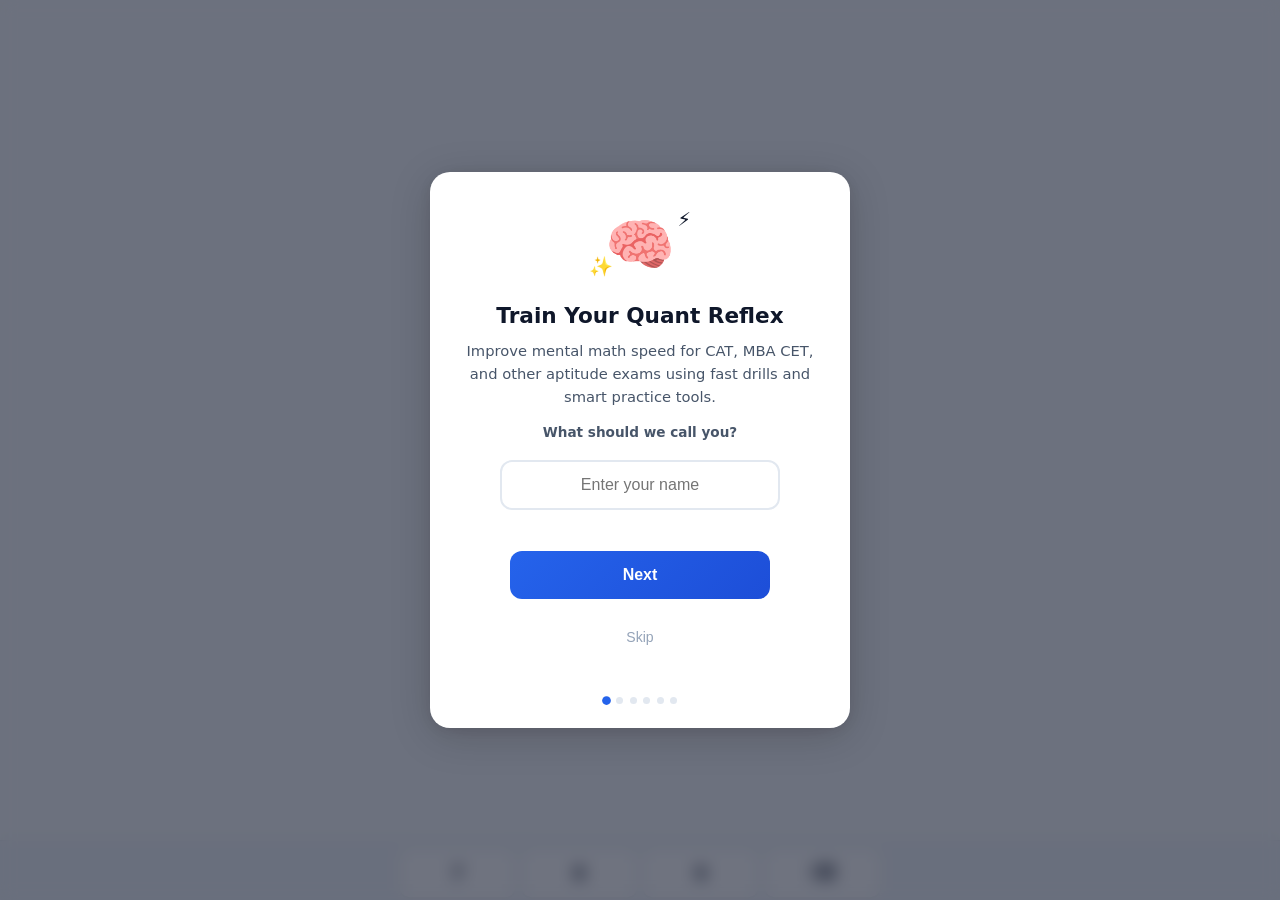
==== index.html @ d983c044 "Replace emoji tab icons with SVG icons from appicons/tab/ - Replace all emoji icons in bottom naviga" ====
<!DOCTYPE html>
<html lang="en">
<head>
  <meta charset="UTF-8" />
  <meta name="viewport" content="width=device-width, initial-scale=1.0" />
  <meta name="theme-color" content="#2563eb" />
  <title>Quant Reflex Trainer</title>
  <link rel="manifest" href="manifest.json" />
  <link rel="icon" type="image/svg+xml" href="icons/icon-192.svg" />
  <link rel="apple-touch-icon" href="icons/icon-192.svg" />
  <link rel="stylesheet" href="css/style.css" />
</head>
<body>

  <!-- ==================== LOADING INDICATOR ==================== -->
  <div id="appLoader" class="app-loader">
    <div class="app-loader-content">
      <div class="app-loader-brain">🧠</div>
      <div class="app-loader-symbols">
        <span class="floating-symbol" style="--delay:0s;--x:-50px;--y:-70px;--dur:3.5s;">+</span>
        <span class="floating-symbol" style="--delay:.5s;--x:60px;--y:-50px;--dur:4s;">−</span>
        <span class="floating-symbol" style="--delay:1s;--x:-65px;--y:40px;--dur:3.8s;">×</span>
        <span class="floating-symbol" style="--delay:1.5s;--x:55px;--y:60px;--dur:4.2s;">÷</span>
        <span class="floating-symbol" style="--delay:2s;--x:5px;--y:-80px;--dur:3.6s;">%</span>
        <span class="floating-symbol" style="--delay:2.5s;--x:-70px;--y:5px;--dur:4.5s;">=</span>
      </div>
      <div class="app-loader-spinner"></div>
    </div>
  </div>

  <!-- ==================== LOGIN SCREEN ==================== -->
  <div id="loginScreen" class="login-screen" style="display:none;">
    <div class="login-card">
      <div class="login-header">
        <h1 class="login-title">Quant Reflex Trainer</h1>
        <p class="login-subtitle">Train your mental math speed daily</p>
      </div>
      <div id="loginForm">
        <div class="login-field">
          <label for="loginUsername" class="login-label">Username</label>
          <input type="text" id="loginUsername" class="login-input" placeholder="Enter your username" autocomplete="username" autocapitalize="off" />
        </div>
        <div class="login-field">
          <label for="loginPassword" class="login-label">Password</label>
          <input type="password" id="loginPassword" class="login-input" placeholder="Enter your password" autocomplete="current-password" />
        </div>
        <div id="loginError" class="login-error" style="display:none;"></div>
        <button id="loginBtn" class="btn accent login-btn">Log In</button>
        <button id="signupBtn" class="btn login-btn login-signup-btn">Create Account</button>
      </div>
      <p class="login-footer">Your data syncs securely across devices</p>
    </div>
  </div>

  <!-- ==================== ONBOARDING OVERLAY ==================== -->
  <div id="onboardingOverlay" class="onboarding-overlay" style="display:none;">
    <div class="onboarding-card"></div>
  </div>

  <!-- ==================== CLEAR DATA MODAL ==================== -->
  <div id="clearDataModal" class="modal-overlay" style="display:none;">
    <div class="modal-content clear-data-modal">
      <h3 class="modal-title">🗑️ Clear Data</h3>
      <p class="secondary-text" style="margin-bottom:1rem;">Choose what data to clear. This action cannot be undone.</p>

      <div id="clearDataOptions">
        <button class="clear-option-btn" data-clear="stats">
          <span class="clear-option-icon">📊</span>
          <div class="clear-option-info">
            <strong>Clear Statistics</strong>
            <span>Reset all progress and performance history</span>
          </div>
        </button>
        <button class="clear-option-btn" data-clear="streaks">
          <span class="clear-option-icon">🔥</span>
          <div class="clear-option-info">
            <strong>Clear Streaks</strong>
            <span>Reset current and best streaks</span>
          </div>
        </button>
        <button class="clear-option-btn" data-clear="formulas">
          <span class="clear-option-icon">📝</span>
          <div class="clear-option-info">
            <strong>Clear Formulas &amp; Tips</strong>
            <span>Delete all custom topics and added formulas</span>
          </div>
        </button>
        <button class="clear-option-btn clear-option-danger" data-clear="all">
          <span class="clear-option-icon">⚠️</span>
          <div class="clear-option-info">
            <strong>Clear Entire App Data</strong>
            <span>Reset everything: settings, stats, formulas, bookmarks</span>
          </div>
        </button>
      </div>

      <div class="modal-actions">
        <button class="btn modal-cancel" id="clearDataCancel">Cancel</button>
      </div>
    </div>
  </div>

  <!-- ==================== CLEAR DATA CONFIRM MODAL ==================== -->
  <div id="clearConfirmModal" class="modal-overlay" style="display:none;">
    <div class="modal-content">
      <h3 class="modal-title">⚠️ Confirm</h3>
      <p id="clearConfirmText" class="secondary-text" style="margin-bottom:1rem;"></p>
      <div class="modal-actions">
        <button class="btn modal-cancel" id="clearConfirmCancel">Cancel</button>
        <button class="btn" id="clearConfirmOk" style="background:#fee2e2;color:#dc2626;">Delete</button>
      </div>
    </div>
  </div>

  <!-- ==================== EXIT SESSION CONFIRMATION MODAL ==================== -->
  <div id="exitSessionModal" class="modal-overlay" style="display:none;">
    <div class="modal-content">
      <h3 class="modal-title">⚠️ Exit Session?</h3>
      <p class="secondary-text" style="margin-bottom:1rem;">Your progress will be lost.</p>
      <div class="modal-actions">
        <button class="btn modal-cancel" id="exitSessionCancel">Cancel</button>
        <button class="btn" id="exitSessionConfirm" style="background:#fee2e2;color:#dc2626;">Exit</button>
      </div>
    </div>
  </div>

  <div class="container" style="display:none;">

    <!-- ==================== HOME VIEW ==================== -->
    <div id="view-home" class="spa-view">
      <header>
        <h1><img src="appicons/tab/hometab.svg" alt="Home" class="header-icon" width="28" height="28"> Quant Reflex Trainer</h1>
        <p id="homeGreeting" class="home-greeting">Train your mental math speed daily</p>
      </header>

      <!-- Daily Warmup -->
      <div class="card">
        <h3 style="margin-bottom:.5rem;">☀️ Daily Warmup</h3>
        <p class="secondary-text">Start your day with a quick 5-question warmup.</p>
        <a href="#practice" id="startWarmup" class="btn accent" style="margin-top:.75rem;">Start Warmup</a>
      </div>

      <!-- Progress Snapshot -->
      <div class="card">
        <h3 style="margin-bottom:.75rem;">📊 Progress Snapshot</h3>
        <div class="stat-grid" id="homeStats"></div>
      </div>

      <!-- Daily Goal -->
      <div class="card goal-card" id="dailyGoalCard">
        <h3 style="margin-bottom:.25rem;">🎯 Daily Goal</h3>
        <div style="display:flex;align-items:baseline;gap:.5rem;margin-top:.25rem;">
          <span class="goal-count" id="goalDone">0</span>
          <span class="secondary-text">/ <span id="goalTarget">50</span> questions</span>
        </div>
        <div class="goal-progress-bar">
          <div class="goal-progress-fill" id="goalFill" style="width:0%"></div>
        </div>
        <div class="goal-text">
          <span id="goalStatus">Keep going!</span>
          <span id="goalPct">0%</span>
        </div>
      </div>

      <!-- Quick Study Cards -->
      <div style="display:flex;justify-content:space-between;align-items:center;margin:1rem 0 .5rem;">
        <h3 style="color:#64748b;font-size:.9rem;margin:0;">QUICK STUDY</h3>
        <button id="editQuickLinks" class="quick-links-edit-btn" title="Customize">✏️</button>
      </div>

      <div id="quickStudyContainer"></div>
    </div>

    <!-- ==================== PRACTICE VIEW ==================== -->
    <div id="view-practice" class="spa-view">
      <header><h1><img src="appicons/tab/practicetab.svg" alt="Practice" class="header-icon" width="28" height="28"> Practice</h1></header>

      <!-- Mode selection -->
      <div id="modeSelect" class="card practice-container">
        <div class="mode-card" data-mode="quick">
          <h3>⚡ Quick Drill</h3>
          <p>5 questions · No timer · Quick warmup</p>
        </div>

        <div class="mode-card" data-mode="reflex">
          <h3>🧠 Reflex Drill</h3>
          <p>10 questions · 15s per question · Train speed</p>
        </div>

        <div class="mode-card" data-mode="timed">
          <h3>⏱ Timed Test</h3>
          <p>10 questions · 3 min total · Exam pressure</p>
        </div>

        <div class="mode-card" data-mode="focus">
          <h3>🎯 Focus Training</h3>
          <p>10 questions · Choose a category</p>
        </div>

        <div class="mode-card" data-mode="review">
          <h3>🔄 Review Mistakes</h3>
          <p>Practice your previously wrong answers</p>
        </div>

        <div class="mode-card mode-card-teaser" data-mode="wordproblems">
          <h3>🔒 Word Problems</h3>
          <p>Coming in a future update.</p>
        </div>
      </div>

      <!-- Category selection (shown when Focus Training is picked) -->
      <div id="categorySelect" style="display:none;">
        <h3 style="margin-bottom:.75rem;color:#0f172a;">Choose Category</h3>
        <div class="category-grid">
          <button class="category-btn" data-cat="squares">Squares</button>
          <button class="category-btn" data-cat="cubes">Cubes</button>
          <button class="category-btn" data-cat="percentages">Percentages</button>
          <button class="category-btn" data-cat="multiplication">Multiplication</button>
          <button class="category-btn" data-cat="fractions">Fractions</button>
          <button class="category-btn" data-cat="averages">Averages</button>
          <button class="category-btn" data-cat="ratios">Ratios</button>
          <button class="category-btn" data-cat="profit-loss">Profit &amp; Loss</button>
          <button class="category-btn" data-cat="time-speed-distance">Time Speed Dist</button>
          <button class="category-btn" data-cat="time-and-work">Time &amp; Work</button>
        </div>
        <button class="btn" id="backToModes" style="margin-top:1rem;">← Back</button>
      </div>

      <!-- Drill engine renders here -->
      <div id="drillContainer" style="display:none;"></div>
    </div>

    <!-- ==================== LEARN VIEW ==================== -->
    <div id="view-learn" class="spa-view">
      <header><h1><img src="appicons/tab/learntab.svg" alt="Learn" class="header-icon" width="28" height="28"> Learn</h1></header>

      <!-- Search -->
      <div class="learn-search-container">
        <input type="text" id="learnSearch" class="learn-search-input" placeholder="🔍 Search topics, formulas, tables..." />
      </div>

      <!-- Quick Jump Navigation -->
      <div class="learn-jump-nav" id="learnJumpNav">
        <button class="learn-jump-btn" data-jump="bookmarksSection">⭐ Starred</button>
        <button class="learn-jump-btn" data-jump="generalMath">📚 General</button>
        <button class="learn-jump-btn" data-jump="tablesContainer">✖️ Tables</button>
        <button class="learn-jump-btn" data-jump="fractionTable">📐 Fractions</button>
        <button class="learn-jump-btn" data-jump="squaresSection">🔢 Squares</button>
        <button class="learn-jump-btn" data-jump="cubesSection">🧊 Cubes</button>
        <button class="learn-jump-btn" data-jump="formulaSections">📝 Formulas</button>
        <button class="learn-jump-btn" data-jump="mentalTricks">💡 Shortcuts</button>
        <span id="customTopicJumpBtns"></span>
      </div>

      <!-- Bookmarked Formulas -->
      <div class="card bookmarks-card learn-searchable" id="bookmarksSection" style="display:none;">
        <h3 class="section-title">⭐ Starred Formulas</h3>
        <div class="bookmarks-content"></div>
      </div>

      <!-- SECTION 1: General Maths -->
      <h2 class="learn-group-title" id="generalMath">📚 General Maths</h2>
      <p class="secondary-text" style="margin-bottom:1rem;">Calculation foundations every student must memorize.</p>

      <!-- Multiplication Tables (collapsible — large section with selector) -->
      <div class="card collapsible-card learn-searchable" id="tablesContainer">
        <div class="collapsible-header" onclick="toggleSection(this)">
          <h3 class="section-title">✖️ Multiplication Tables (1 – 30)</h3>
          <span class="collapse-icon">▼</span>
        </div>
        <div class="collapsible-content" style="display:none;">
          <div class="table-selector" id="tableSelector"></div>
          <div id="tableDisplay" class="tables-container"></div>
        </div>
      </div>

      <!-- Fraction → Percentage -->
      <div class="card learn-searchable" id="fractionTable">
        <h3 class="section-title">📐 Fraction → Percentage</h3>
        <table class="math-table">
          <tr><th>Fraction</th><th>Percentage</th></tr>
          <tr><td>1/2</td><td>50%</td></tr>
          <tr><td>1/3</td><td>33.33%</td></tr>
          <tr><td>2/3</td><td>66.66%</td></tr>
          <tr><td>1/4</td><td>25%</td></tr>
          <tr><td>3/4</td><td>75%</td></tr>
          <tr><td>1/5</td><td>20%</td></tr>
          <tr><td>2/5</td><td>40%</td></tr>
          <tr><td>3/5</td><td>60%</td></tr>
          <tr><td>4/5</td><td>80%</td></tr>
          <tr><td>1/6</td><td>16.66%</td></tr>
          <tr><td>5/6</td><td>83.33%</td></tr>
          <tr><td>1/8</td><td>12.5%</td></tr>
          <tr><td>3/8</td><td>37.5%</td></tr>
          <tr><td>5/8</td><td>62.5%</td></tr>
          <tr><td>7/8</td><td>87.5%</td></tr>
          <tr><td>1/9</td><td>11.11%</td></tr>
          <tr><td>2/9</td><td>22.22%</td></tr>
          <tr><td>4/9</td><td>44.44%</td></tr>
          <tr><td>5/9</td><td>55.55%</td></tr>
          <tr><td>7/9</td><td>77.77%</td></tr>
          <tr><td>8/9</td><td>88.88%</td></tr>
          <tr><td>1/10</td><td>10%</td></tr>
          <tr><td>1/11</td><td>9.09%</td></tr>
          <tr><td>2/11</td><td>18.18%</td></tr>
          <tr><td>3/11</td><td>27.27%</td></tr>
          <tr><td>5/11</td><td>45.45%</td></tr>
          <tr><td>9/11</td><td>81.81%</td></tr>
          <tr><td>1/12</td><td>8.33%</td></tr>
          <tr><td>1/15</td><td>6.66%</td></tr>
          <tr><td>1/20</td><td>5%</td></tr>
          <tr><td>1/25</td><td>4%</td></tr>
          <tr><td>1/40</td><td>2.5%</td></tr>
          <tr><td>1/50</td><td>2%</td></tr>
        </table>
      </div>

      <!-- Squares -->
      <div class="card learn-searchable" id="squaresSection">
        <h3 class="section-title">🔢 Squares (1² – 30²)</h3>
        <div class="math-grid" id="squaresGrid"></div>
      </div>

      <!-- Cubes -->
      <div class="card learn-searchable" id="cubesSection">
        <h3 class="section-title">🧊 Cubes (1³ – 20³)</h3>
        <div class="math-grid" id="cubesGrid"></div>
      </div>

      <!-- Mental Math Tricks -->
      <div class="card learn-searchable" id="mentalTricks">
        <h3 class="section-title">💡 Mental Math Tricks</h3>
        <table class="math-table">
          <tr><th>Rule</th><th>Trick</th></tr>
          <tr><td>× 5</td><td>(n × 10) ÷ 2</td></tr>
          <tr><td>× 11</td><td>n × 10 + n</td></tr>
          <tr><td>× 25</td><td>(n × 100) ÷ 4</td></tr>
          <tr><td>× 50</td><td>(n × 100) ÷ 2</td></tr>
          <tr><td>× 75</td><td>(n × 300) ÷ 4</td></tr>
          <tr><td>× 125</td><td>(n × 1000) ÷ 8</td></tr>
        </table>
      </div>

      <!-- SECTION 2: Topic Wise Quant -->
      <h2 class="learn-group-title" id="formulaSections">📝 Topic Wise Quant</h2>
      <p class="secondary-text" style="margin-bottom:1rem;">Formulas, shortcuts &amp; tricks organized by topic.</p>

      <!-- Dynamic formula sections rendered by JS from formulas.js -->
      <div id="topicSections"></div>

      <!-- Custom Topics (user-created) -->
      <div id="customTopicSections"></div>

      <!-- Add New Topic Button -->
      <button class="btn add-topic-btn" id="addTopicBtn" style="width:100%;">+ Add New Topic</button>
    </div>

    <!-- ==================== STATS VIEW ==================== -->
    <div id="view-stats" class="spa-view">
      <header><h1><img src="appicons/tab/statstab.svg" alt="Stats" class="header-icon" width="28" height="28"> Analytics</h1></header>

      <!-- Section 1 — Practice Overview -->
      <div class="analytics-section">
        <h3 class="analytics-section-title">Practice Overview</h3>
        <div class="analytics-card">
          <div class="stat-grid stat-grid-3" id="statsPracticeOverview"></div>
        </div>
      </div>

      <!-- Section 2 — Speed & Efficiency -->
      <div class="analytics-section">
        <h3 class="analytics-section-title">Speed &amp; Efficiency</h3>
        <div class="analytics-card">
          <div class="stat-grid stat-grid-2" id="statsSpeed"></div>
        </div>
      </div>

      <!-- Section 3 — Activity Stats -->
      <div class="analytics-section">
        <h3 class="analytics-section-title">Activity Stats</h3>
        <div class="analytics-card">
          <div class="stat-grid stat-grid-2" id="statsActivity"></div>
        </div>
      </div>

      <!-- Section 4 — Consistency -->
      <div class="analytics-section">
        <h3 class="analytics-section-title">Consistency</h3>
        <div class="analytics-card">
          <div class="stat-grid stat-grid-2" id="statsConsistency"></div>
        </div>
      </div>

      <!-- Section 5 — Performance Insights -->
      <div class="analytics-section">
        <h3 class="analytics-section-title">Performance Insights</h3>
        <div class="analytics-card">
          <div class="stat-grid stat-grid-3" id="statsInsights"></div>
        </div>
      </div>

      <!-- Category Performance -->
      <div class="analytics-section">
        <h3 class="analytics-section-title">Category Accuracy</h3>
        <div class="analytics-card">
          <div id="categoryStats">
            <p class="secondary-text">Start practicing to see category-wise performance.</p>
          </div>
        </div>
      </div>
    </div>

    <!-- ==================== SETTINGS VIEW ==================== -->
    <div id="view-settings" class="spa-view">
      <header><h1><img src="appicons/tab/settingstab.svg" alt="Settings" class="header-icon" width="28" height="28"> Settings</h1></header>

      <!-- Install App -->
      <div class="card" id="installCard" style="display:none;">
        <h3 style="margin-bottom:.5rem;">📲 Install App</h3>
        <p class="secondary-text" style="margin-bottom:.75rem;">Install Quant Reflex Trainer on your device for offline use</p>
        <button id="installBtn" class="btn accent">Install App</button>
      </div>

      <!-- SECTION 1 — Appearance & Personalization -->
      <div class="settings-section">
        <h3 class="settings-section-title">Appearance &amp; Personalization</h3>
        <div class="settings-section-card">
          <div class="settings-row">
            <div class="settings-label">
              <h3>🌙 Dark Mode</h3>
              <p>Switch between light and dark theme</p>
            </div>
            <label class="toggle">
              <input type="checkbox" id="darkModeToggle" />
              <span class="toggle-slider"></span>
            </label>
          </div>
          <div class="settings-row-divider"></div>
          <div class="settings-row settings-row-disabled">
            <div class="settings-label">
              <h3>🎨 Themes</h3>
              <p>Coming soon — customize the look of your trainer.</p>
            </div>
          </div>
        </div>
      </div>

      <!-- SECTION 2 — Practice Preferences -->
      <div class="settings-section">
        <h3 class="settings-section-title">Practice Preferences</h3>
        <div class="settings-section-card">
          <div class="settings-row-block">
            <h3>📈 Difficulty Level</h3>
            <p class="secondary-text" style="margin-bottom:.75rem;">Adjusts question complexity</p>
            <select id="difficultySelect" class="input" style="text-align:left;">
              <option value="easy">Easy</option>
              <option value="medium" selected>Medium</option>
              <option value="hard">Hard</option>
            </select>
          </div>
          <div class="settings-row-divider"></div>
          <div class="settings-row">
            <div class="settings-label">
              <h3>🎯 Daily Goal</h3>
              <p>Set your daily question target</p>
            </div>
            <input type="number" id="dailyGoalInput" class="goal-input" min="10" max="500" step="10" value="50" />
          </div>
          <div class="settings-row-divider"></div>
          <div class="settings-row">
            <div class="settings-label">
              <h3>⏭️ Skip Questions</h3>
              <p>Allow skipping questions in drills</p>
            </div>
            <label class="toggle">
              <input type="checkbox" id="skipToggle" />
              <span class="toggle-slider"></span>
            </label>
          </div>
        </div>
      </div>

      <!-- SECTION 3 — Feedback & Interactions -->
      <div class="settings-section">
        <h3 class="settings-section-title">Feedback &amp; Interactions</h3>
        <div class="settings-section-card">
          <div class="settings-row">
            <div class="settings-label">
              <h3>🔊 Sound Feedback</h3>
              <p>Play sound on answers and navigation</p>
            </div>
            <label class="toggle">
              <input type="checkbox" id="soundToggle" />
              <span class="toggle-slider"></span>
            </label>
          </div>
          <div class="settings-row-divider"></div>
          <div class="settings-row">
            <div class="settings-label">
              <h3>📳 Vibration</h3>
              <p>Vibrate on correct answers</p>
            </div>
            <label class="toggle">
              <input type="checkbox" id="vibrationToggle" />
              <span class="toggle-slider"></span>
            </label>
          </div>
          <div class="settings-row-divider"></div>
          <div class="settings-row">
            <div class="settings-label">
              <h3>🐢 Reduced Motion</h3>
              <p>Reduce animations for accessibility</p>
            </div>
            <label class="toggle">
              <input type="checkbox" id="reducedMotionToggle" />
              <span class="toggle-slider"></span>
            </label>
          </div>
        </div>
      </div>

      <!-- SECTION 4 — Notifications -->
      <div class="settings-section">
        <h3 class="settings-section-title">Notifications</h3>
        <div class="settings-section-card">
          <div class="settings-row">
            <div class="settings-label">
              <h3>🔔 Daily Reminders</h3>
              <p>Receive daily motivational push reminders</p>
            </div>
            <label class="toggle">
              <input type="checkbox" id="notificationsToggle" />
              <span class="toggle-slider"></span>
            </label>
          </div>
        </div>
      </div>

      <!-- SECTION 5 — Help & Information -->
      <div class="settings-section">
        <h3 class="settings-section-title">Help &amp; Information</h3>
        <div class="settings-section-card">
          <div class="settings-row settings-link" id="openAppGuide">
            <div class="settings-label">
              <h3>📖 App Guide</h3>
              <p>Learn how to use the app</p>
            </div>
            <span class="settings-chevron">›</span>
          </div>
          <div class="settings-row-divider"></div>
          <div class="settings-row settings-link" id="openAbout">
            <div class="settings-label">
              <h3>💡 About</h3>
              <p>App info and developer</p>
            </div>
            <span class="settings-chevron">›</span>
          </div>
        </div>
      </div>

      <!-- SECTION 6 — Data Management -->
      <div class="settings-section">
        <h3 class="settings-section-title">Data Management</h3>
        <div class="settings-section-card">
          <div class="settings-row-block">
            <h3>🗑️ Clear Data</h3>
            <p class="secondary-text" style="margin-bottom:.75rem;">Clear specific data or reset everything</p>
            <button id="clearDataBtn" class="btn" style="background:#fee2e2;color:#dc2626;">Clear Data</button>
          </div>
        </div>
      </div>

      <!-- SECTION 7 — Account Management -->
      <div class="settings-section">
        <h3 class="settings-section-title">Account</h3>
        <div class="settings-section-card">
          <div class="settings-row settings-link" id="openProfileModal">
            <div class="settings-label">
              <h3>👤 Profile</h3>
              <p>View and edit your profile</p>
            </div>
            <span class="settings-chevron">›</span>
          </div>
          <div class="settings-row-divider"></div>
          <div class="settings-row-block">
            <button id="logoutBtn" class="btn" style="background:#fef3c7;color:#92400e;width:100%;">🚪 Log Out</button>
          </div>
          <div class="settings-row-divider"></div>
          <div class="settings-row-block">
            <button id="deleteAccountBtn" class="btn" style="background:#fee2e2;color:#dc2626;width:100%;">🗑️ Delete Account</button>
          </div>
        </div>
      </div>
    </div>

  </div>

  <!-- ==================== APP GUIDE MODAL ==================== -->
  <div id="appGuideModal" class="info-modal-overlay" style="display:none;">
    <div class="info-modal-content">
      <button class="info-modal-close" id="appGuideClose" aria-label="Close">✕</button>
      <h2 class="info-modal-title">📖 App Guide</h2>
      <p class="info-modal-subtitle">Your quick guide to mastering Quant Reflex Trainer</p>

      <div class="info-block">
        <h4>🚀 Overview</h4>
        <p>Quant Reflex Trainer is designed to build <strong>mental math speed</strong> and <strong>quantitative reflexes</strong> for competitive exams like CAT, CET, and banking tests.</p>
        <p>Train daily to build lasting habits and measurable improvement.</p>
      </div>

      <div class="info-block">
        <h4>🏠 Home Tab</h4>
        <ul class="info-list">
          <li><strong>Daily Warmup</strong> — Quick 5-question session to start your day</li>
          <li><strong>Progress Snapshot</strong> — Today's attempts, accuracy, and streaks at a glance</li>
          <li><strong>Daily Goal</strong> — Track your progress toward your daily question target</li>
          <li><strong>Quick Study</strong> — Customizable shortcuts to your favorite learning sections</li>
        </ul>
      </div>

      <div class="info-block">
        <h4>🎯 Practice Tab</h4>
        <ul class="info-list">
          <li><strong>Quick Drill</strong> — 5 questions, no timer — perfect for quick warmups</li>
          <li><strong>Reflex Drill</strong> — 10 questions with 15s per question — trains speed</li>
          <li><strong>Timed Test</strong> — 10 questions in 3 minutes — simulates exam pressure</li>
          <li><strong>Focus Training</strong> — Practice a specific category to target weak areas</li>
          <li><strong>Review Mistakes</strong> — Retry previously wrong answers until mastered</li>
        </ul>
      </div>

      <div class="info-block">
        <h4>📖 Learn Tab</h4>
        <ul class="info-list">
          <li><strong>Fraction → Percentage</strong> — Memorize common conversions</li>
          <li><strong>Multiplication Tables</strong> — Quick reference tables 1–30</li>
          <li><strong>Quant Formulas</strong> — Profit &amp; Loss, Ratios, Averages, TSD</li>
          <li><strong>Shortcut Tricks</strong> — Mental math techniques for faster solving</li>
          <li><strong>Custom Formulas</strong> — Add, edit, and organize your own notes</li>
        </ul>
        <p>Triple-tap any multiplication table to open a larger modal view.</p>
      </div>

      <div class="info-block">
        <h4>📊 Stats Tab</h4>
        <ul class="info-list">
          <li><strong>Category Accuracy</strong> — Performance breakdown per topic</li>
          <li><strong>Weakest Category</strong> — Identifies areas needing the most work</li>
          <li><strong>Response Times</strong> — Tracks your average answering speed</li>
          <li><strong>Streaks &amp; Trends</strong> — Monitor daily consistency and improvement</li>
        </ul>
      </div>

      <div class="info-block">
        <h4>⚙️ Settings Tab</h4>
        <p>Customize your experience with toggles for dark mode, sound, vibration, notifications, difficulty level, and daily goal targets.</p>
      </div>
    </div>
  </div>

  <!-- ==================== ABOUT MODAL ==================== -->
  <div id="aboutModal" class="info-modal-overlay" style="display:none;">
    <div class="info-modal-content">
      <button class="info-modal-close" id="aboutClose" aria-label="Close">✕</button>
      <h2 class="info-modal-title">💡 About</h2>

      <div class="info-block">
        <h4>Quant Reflex Trainer</h4>
        <p class="info-version">Version 1.0.26</p>
        <p>A mobile-first Progressive Web App built to sharpen quantitative aptitude skills through daily practice and spaced repetition.</p>
      </div>

      <div class="info-block">
        <h4>👨‍💻 Developer</h4>
        <p><strong>KrisVeltrix (KVt)</strong></p>
        <p>Built with the vision of helping students and professionals improve mental math speed, accuracy, and exam readiness — one drill at a time.</p>
      </div>

      <div class="info-block info-quote">
        <p><em>"Speed in quantitative reasoning isn't talent — it's trained reflex. This app exists to make that training accessible, consistent, and effective."</em></p>
      </div>
    </div>
  </div>

  <!-- ==================== PROFILE MODAL ==================== -->
  <div id="profileModal" class="modal-overlay" style="display:none;">
    <div class="modal-content profile-modal">
      <h3 class="modal-title">👤 Profile</h3>
      <div class="profile-field">
        <label class="profile-field-label">Name</label>
        <input type="text" id="profileName" class="input profile-input" placeholder="Your name" maxlength="50" />
      </div>
      <div class="profile-field">
        <label class="profile-field-label">Username</label>
        <input type="text" id="profileUsername" class="input profile-input" readonly disabled />
      </div>
      <div class="profile-field">
        <label class="profile-field-label">Started Training On</label>
        <input type="text" id="profileJoined" class="input profile-input" readonly disabled />
      </div>
      <div class="profile-field">
        <label class="profile-field-label">New Password</label>
        <input type="password" id="profilePassword" class="input profile-input" placeholder="Leave blank to keep current" autocomplete="new-password" />
      </div>
      <div class="modal-actions">
        <button class="btn modal-cancel" id="profileCancel">Cancel</button>
        <button class="btn accent" id="profileSave">Save</button>
      </div>
    </div>
  </div>

  <!-- ==================== DELETE ACCOUNT MODAL ==================== -->
  <div id="deleteAccountModal" class="modal-overlay" style="display:none;">
    <div class="modal-content">
      <h3 class="modal-title">⚠️ Delete Account</h3>
      <p class="secondary-text" style="margin-bottom:1rem;">This will permanently delete your account, all data, statistics, and settings. This action cannot be undone.</p>
      <div class="modal-actions">
        <button class="btn modal-cancel" id="deleteAccountCancel">Cancel</button>
        <button class="btn" id="deleteAccountConfirm" style="background:#fee2e2;color:#dc2626;">Delete Forever</button>
      </div>
    </div>
  </div>

  <!-- ==================== TOAST NOTIFICATIONS ==================== -->
  <div id="toastContainer" class="toast-container"></div>

  <!-- ==================== CUSTOM NUMPAD ==================== -->
  <div id="customNumpad" class="custom-numpad">
    <div class="numpad-grid">
      <button class="numpad-btn" data-numpad="7">7</button>
      <button class="numpad-btn" data-numpad="8">8</button>
      <button class="numpad-btn" data-numpad="9">9</button>
      <button class="numpad-btn numpad-backspace" data-numpad="backspace" aria-label="Backspace">⌫</button>
      <button class="numpad-btn" data-numpad="4">4</button>
      <button class="numpad-btn" data-numpad="5">5</button>
      <button class="numpad-btn" data-numpad="6">6</button>
      <button class="numpad-btn" data-numpad=":">:</button>
      <button class="numpad-btn" data-numpad="1">1</button>
      <button class="numpad-btn" data-numpad="2">2</button>
      <button class="numpad-btn" data-numpad="3">3</button>
      <button class="numpad-btn" data-numpad="%">%</button>
      <button class="numpad-btn" data-numpad="-" aria-label="Minus">−</button>
      <button class="numpad-btn" data-numpad="0">0</button>
      <button class="numpad-btn" data-numpad=".">.</button>
      <button class="numpad-btn numpad-submit" data-numpad="submit" aria-label="Submit">↵</button>
    </div>
  </div>

  <!-- Bottom Navigation -->
  <nav class="bottom-nav" style="display:none;">
    <a href="#home" data-view="home" aria-label="Home"><span class="nav-icon"><img src="appicons/tab/hometab.svg" alt="Home" width="24" height="24"></span>Home</a>
    <a href="#practice" data-view="practice" aria-label="Practice"><span class="nav-icon"><img src="appicons/tab/practicetab.svg" alt="Practice" width="24" height="24"></span>Practice</a>
    <a href="#learn" data-view="learn" aria-label="Learn"><span class="nav-icon"><img src="appicons/tab/learntab.svg" alt="Learn" width="24" height="24"></span>Learn</a>
    <a href="#stats" data-view="stats" aria-label="Stats"><span class="nav-icon"><img src="appicons/tab/statstab.svg" alt="Stats" width="24" height="24"></span>Stats</a>
    <a href="#settings" data-view="settings" aria-label="Settings"><span class="nav-icon"><img src="appicons/tab/settingstab.svg" alt="Settings" width="24" height="24"></span>Settings</a>
  </nav>

  <!-- Firebase SDK (compat for broad browser support) -->
  <script src="https://www.gstatic.com/firebasejs/10.12.2/firebase-app-compat.js"></script>
  <script src="https://www.gstatic.com/firebasejs/10.12.2/firebase-auth-compat.js"></script>
  <script src="https://www.gstatic.com/firebasejs/10.12.2/firebase-firestore-compat.js"></script>
  <script src="https://www.gstatic.com/firebasejs/10.12.2/firebase-messaging-compat.js"></script>

  <!-- Load modules in dependency order -->
  <script src="js/firebase.js"></script>
  <script src="js/auth.js"></script>
  <script src="js/firestore-sync.js"></script>
  <script src="js/progress.js"></script>
  <script src="js/questions.js"></script>
  <script src="js/tables.js"></script>
  <script src="js/formulas.js"></script>
  <script src="js/learn-manager.js"></script>
  <script src="js/settings.js"></script>
  <script src="js/notifications.js"></script>
  <script src="js/soundEngine.js"></script>
  <script src="js/drill-engine.js"></script>
  <script src="js/onboarding.js"></script>
  <script src="js/router.js"></script>
  <script src="js/app.js"></script>
</body>
</html>
---- css/style.css ----
/**
 * style.css — Mobile-first responsive styles for Quant Reflex Trainer (SPA)
 *
 * Color scheme (light study theme):
 *   background : #f8fafc
 *   card       : #ffffff
 *   accent     : #2563eb
 *   text       : #0f172a
 *   secondary  : #64748b
 */

/* ---- Reset & Base ---- */
*, *::before, *::after { box-sizing: border-box; margin: 0; padding: 0; }

/* Disable text selection globally for native app feel */
*, *::before, *::after {
  -webkit-user-select: none;
  -moz-user-select: none;
  -ms-user-select: none;
  user-select: none;
  -webkit-touch-callout: none;
}
/* Allow text selection in input fields and textareas */
input, textarea, [contenteditable="true"] {
  -webkit-user-select: text;
  -moz-user-select: text;
  -ms-user-select: text;
  user-select: text;
  -webkit-touch-callout: default;
}

html {
  font-size: 16px;
  -webkit-tap-highlight-color: transparent;
  scroll-behavior: smooth;
  overscroll-behavior-y: contain;
  overflow-x: hidden;
  /* Hide scrollbar cross-browser */
  scrollbar-width: none; /* Firefox */
}
html::-webkit-scrollbar { display: none; } /* Chrome, Edge, Samsung Internet */

body {
  font-family: 'Segoe UI', system-ui, -apple-system, sans-serif;
  background: #f8fafc;
  color: #0f172a;
  min-height: 100vh;
  display: flex;
  flex-direction: column;
  align-items: center;
  padding-bottom: calc(4.5rem + env(safe-area-inset-bottom, 0px)); /* space for bottom nav */
  opacity: 0;
  transition: opacity .3s ease;
  overscroll-behavior-y: contain;
  -webkit-overflow-scrolling: touch;
  overflow-x: hidden;
}

/* Global scrollbar hiding for all scrollable elements */
*::-webkit-scrollbar { display: none; }
* { scrollbar-width: none; }
body.loaded { opacity: 1; }

/* ---- App Loading Indicator — Brain Animation ---- */
.app-loader {
  position: fixed;
  top: 0; left: 0; right: 0; bottom: 0;
  display: flex;
  align-items: center;
  justify-content: center;
  background: #f8fafc;
  z-index: 9999;
  transition: opacity .3s ease;
}
body.dark-mode .app-loader { background: #0f172a; }
.app-loader-content {
  text-align: center;
  position: relative;
  width: 160px;
  height: 160px;
  display: flex;
  flex-direction: column;
  align-items: center;
  justify-content: center;
}
.app-loader-brain {
  font-size: 3.5rem;
  animation: brainPulse 2s ease-in-out infinite;
  filter: drop-shadow(0 0 12px rgba(37,99,235,.35));
  z-index: 2;
}
@keyframes brainPulse {
  0%, 100% { transform: scale(1); filter: drop-shadow(0 0 8px rgba(37,99,235,.25)); }
  50% { transform: scale(1.08); filter: drop-shadow(0 0 18px rgba(37,99,235,.5)); }
}
.app-loader-symbols {
  position: absolute;
  top: -20px; left: -20px; right: -20px; bottom: -20px;
  pointer-events: none;
}
.floating-symbol {
  position: absolute;
  top: 50%; left: 50%;
  font-size: 1.2rem;
  font-weight: 700;
  color: #2563eb;
  opacity: 0;
  animation: floatSymbol var(--dur, 4s) ease-in-out var(--delay, 0s) infinite;
}
body.dark-mode .floating-symbol { color: #60a5fa; }
@keyframes floatSymbol {
  0% { opacity: 0; transform: translate(-50%, -50%) translate(0, 0); }
  20% { opacity: .7; }
  80% { opacity: .7; }
  100% { opacity: 0; transform: translate(-50%, -50%) translate(var(--x, 0), var(--y, 0)); }
}
.app-loader-spinner {
  width: 24px; height: 24px;
  border: 3px solid #e2e8f0;
  border-top-color: #2563eb;
  border-radius: 50%;
  animation: loaderSpin .8s linear infinite;
  margin: .75rem auto 0;
  z-index: 2;
}
body.dark-mode .app-loader-spinner {
  border-color: #334155;
  border-top-color: #3b82f6;
}
@keyframes loaderSpin {
  to { transform: rotate(360deg); }
}

a { color: inherit; text-decoration: none; }

/* ---- SPA View System ---- */
.spa-view {
  display: none;
  touch-action: pan-y;
}
.spa-view-active {
  display: block;
  animation: viewSlideIn .2s cubic-bezier(.25,.46,.45,.94);
}
@keyframes viewSlideIn {
  from { opacity: 0; transform: translateY(6px); }
  to   { opacity: 1; transform: translateY(0); }
}

/* ---- Layout ---- */
.container {
  width: 100%;
  max-width: 480px;
  padding: 1.25rem;
  flex: 1;
  overflow-x: hidden;
}

header {
  text-align: center;
  padding: 1.5rem 0 .75rem;
}
header h1 {
  font-size: 1.5rem;
  letter-spacing: .05em;
  background: linear-gradient(135deg, #2563eb, #1d4ed8);
  -webkit-background-clip: text;
  -webkit-text-fill-color: transparent;
  background-clip: text;
  display: inline-flex;
  align-items: center;
  gap: .4rem;
}
.header-icon {
  width: 28px;
  height: 28px;
  vertical-align: middle;
  flex-shrink: 0;
}

/* ---- Cards ---- */
.card {
  background: rgba(255,255,255,.88);
  backdrop-filter: blur(10px);
  -webkit-backdrop-filter: blur(10px);
  border-radius: 1rem;
  padding: 1.5rem;
  margin-bottom: 1rem;
  box-shadow: 0 2px 8px rgba(0,0,0,.05), 0 4px 16px rgba(0,0,0,.05);
  border: 1px solid rgba(226,232,240,.6);
  transition: transform .15s ease, box-shadow .15s ease;
  overflow: hidden;
  word-break: break-word;
}
.card:active {
  transform: scale(.985);
}

.center-content {
  display: flex;
  flex-direction: column;
  align-items: center;
  text-align: center;
}

/* ---- Study Cards (Home page) ---- */
.study-card {
  background: rgba(255,255,255,.88);
  backdrop-filter: blur(10px);
  -webkit-backdrop-filter: blur(10px);
  border-radius: 1rem;
  padding: 1.25rem;
  margin-bottom: .85rem;
  box-shadow: 0 2px 8px rgba(0,0,0,.05), 0 4px 16px rgba(0,0,0,.05);
  border: 1px solid rgba(226,232,240,.6);
  display: block;
  cursor: pointer;
  transition: transform .15s ease, box-shadow .15s ease;
}
.study-card:active { transform: scale(.97); box-shadow: 0 1px 4px rgba(0,0,0,.08); }
.study-card h3 {
  font-size: 1.05rem;
  color: #0f172a;
  margin-bottom: .3rem;
}
.study-card p {
  font-size: .88rem;
  color: #64748b;
  line-height: 1.4;
}

/* Prevent 300ms tap delay on interactive elements */
a, button, input, select, textarea, label, .btn, .mode-card, .category-btn,
.table-select-btn, .learn-jump-btn, .study-card, .quick-link-option,
.bottom-nav a, .collapsible-header {
  touch-action: manipulation;
}

/* ---- Buttons ---- */
.btn {
  display: inline-block;
  width: 100%;
  max-width: 320px;
  min-height: 48px;
  padding: .9rem 1rem;
  border: none;
  border-radius: .75rem;
  font-size: 1rem;
  font-weight: 600;
  cursor: pointer;
  text-align: center;
  margin-top: .6rem;
  background: #e2e8f0;
  color: #0f172a;
  transition: background .2s ease, transform .12s ease, box-shadow .2s ease;
}
.btn:active { transform: scale(.95); box-shadow: 0 1px 2px rgba(0,0,0,.1); }
.btn.accent {
  background: linear-gradient(135deg, #2563eb, #1d4ed8);
  color: #ffffff;
}
.btn.accent:hover { background: linear-gradient(135deg, #3b82f6, #2563eb); }
.btn:hover { background: #cbd5e1; }

/* ---- Inputs ---- */
.input {
  width: 100%;
  max-width: 320px;
  padding: .85rem 1rem;
  border: 2px solid #e2e8f0;
  border-radius: .75rem;
  background: #ffffff;
  color: #0f172a;
  font-size: 1.15rem;
  text-align: center;
  outline: none;
  margin: .75rem 0;
  transition: border-color .2s ease, box-shadow .2s ease;
}
.input:focus { border-color: #2563eb; box-shadow: 0 0 0 3px rgba(37,99,235,.15); }

/* ---- Drill / Test UI ---- */
.drill-progress {
  font-size: .85rem;
  color: #64748b;
  margin-bottom: .35rem;
}

/* Progress bar */
.drill-progress-bar {
  width: 100%;
  max-width: 280px;
  height: .35rem;
  background: #e2e8f0;
  border-radius: .25rem;
  overflow: hidden;
  margin-bottom: .75rem;
}
.drill-progress-fill {
  height: 100%;
  background: linear-gradient(90deg, #2563eb, #3b82f6);
  border-radius: .25rem;
  transition: width .3s ease;
}

.timer {
  font-size: 1rem;
  color: #dc2626;
  font-weight: 600;
  margin-bottom: .5rem;
}

.question-text {
  font-size: 2rem;
  font-weight: 700;
  margin-bottom: .75rem;
  letter-spacing: .02em;
  line-height: 1.3;
  word-break: break-word;
  overflow-wrap: break-word;
}

.feedback {
  min-height: 1.75rem;
  font-size: 1.1rem;
  font-weight: 700;
  margin-bottom: .25rem;
  border-radius: .5rem;
  padding: .25rem .75rem;
}
.feedback.correct { color: #16a34a; background: rgba(22,163,74,.08); }
.feedback.wrong   { color: #dc2626; background: rgba(220,38,38,.08); }

/* Drill exit button */
.drill-exit-btn {
  position: absolute;
  top: 1rem;
  right: 1rem;
  width: 2.25rem;
  height: 2.25rem;
  border: none;
  border-radius: 50%;
  background: rgba(0,0,0,.06);
  color: #64748b;
  font-size: 1.5rem;
  line-height: 1;
  cursor: pointer;
  display: flex;
  align-items: center;
  justify-content: center;
  z-index: 10;
  transition: background .15s ease, color .15s ease;
  touch-action: manipulation;
  -webkit-tap-highlight-color: transparent;
}
.drill-exit-btn:active {
  background: rgba(0,0,0,.12);
  color: #0f172a;
}
body.dark-mode .drill-exit-btn {
  background: rgba(255,255,255,.08);
  color: #94a3b8;
}
body.dark-mode .drill-exit-btn:active {
  background: rgba(255,255,255,.15);
  color: #e2e8f0;
}

/* Ensure drillContainer is position relative for exit button */
#drillContainer {
  position: relative;
}

/* Feedback animation */
.feedback-anim {
  animation: feedbackPop .35s cubic-bezier(.17,.67,.35,1.2);
}
@keyframes feedbackPop {
  0% { transform: scale(0.8); opacity: 0; }
  60% { transform: scale(1.06); }
  100% { transform: scale(1); opacity: 1; }
}

/* ---- Results Grid ---- */
.results-grid {
  display: grid;
  grid-template-columns: 1fr 1fr;
  gap: .75rem;
  margin: 1rem 0;
  width: 100%;
}
.result-item {
  background: #f1f5f9;
  border-radius: 1rem;
  padding: 1rem;
  display: flex;
  flex-direction: column;
  align-items: center;
}
.result-value { font-size: 1.5rem; font-weight: 700; color: #2563eb; }
.result-label { font-size: .8rem; color: #64748b; margin-top: .25rem; }

/* Performance badge */
.performance-badge {
  display: inline-block;
  padding: .5rem 1.25rem;
  border-radius: 2rem;
  font-size: 1rem;
  font-weight: 700;
  margin-bottom: .75rem;
  letter-spacing: .02em;
}
.badge-excellent { background: #dcfce7; color: #15803d; }
.badge-good      { background: #dbeafe; color: #1d4ed8; }
.badge-practice  { background: #fef9c3; color: #a16207; }
.badge-weak      { background: #fee2e2; color: #dc2626; }

/* ---- Daily Goal ---- */
.goal-card { position: relative; overflow: hidden; }
.goal-progress-bar {
  height: .5rem;
  background: #e2e8f0;
  border-radius: .25rem;
  overflow: hidden;
  margin-top: .75rem;
}
.goal-progress-fill {
  height: 100%;
  background: linear-gradient(90deg, #2563eb, #3b82f6);
  border-radius: .25rem;
  transition: width .4s ease;
}
.goal-progress-fill.goal-met {
  background: linear-gradient(90deg, #16a34a, #22c55e);
}
.goal-text {
  font-size: .85rem;
  color: #64748b;
  margin-top: .35rem;
  display: flex;
  justify-content: space-between;
}
.goal-count {
  font-weight: 700;
  color: #2563eb;
  font-size: 1.5rem;
}

/* ---- Learn Page ---- */
.learn-group-title {
  font-size: 1.2rem;
  color: #0f172a;
  margin: 1.5rem 0 .25rem;
  font-weight: 700;
}

.section-title {
  font-size: 1.1rem;
  color: #2563eb;
  margin: 0 0 .75rem;
}

/* ---- Learn Search ---- */
.learn-search-container {
  margin-bottom: 1rem;
}
.learn-search-input {
  width: 100%;
  padding: .75rem 1rem;
  border: 2px solid #e2e8f0;
  border-radius: .75rem;
  background: #ffffff;
  color: #0f172a;
  font-size: .95rem;
  outline: none;
  transition: border-color .2s, box-shadow .2s;
}
.learn-search-input:focus { border-color: #2563eb; box-shadow: 0 0 0 3px rgba(37,99,235,.15); }

/* Quick jump nav */
.learn-jump-nav {
  display: flex;
  gap: .5rem;
  flex-wrap: wrap;
  justify-content: center;
  margin-bottom: 1rem;
  overflow: hidden;
}
.learn-jump-btn {
  padding: .5rem .85rem;
  border: 1.5px solid #e2e8f0;
  border-radius: 2rem;
  background: #ffffff;
  color: #334155;
  font-size: .78rem;
  font-weight: 600;
  cursor: pointer;
  transition: background .15s, border-color .15s, transform .15s;
  white-space: nowrap;
  min-height: 2.25rem;
  display: inline-flex;
  align-items: center;
}
.learn-jump-btn:active {
  background: #eff6ff;
  border-color: #2563eb;
  color: #2563eb;
  transform: scale(.95);
}

/* ---- Math Tables (monospace, aligned) ---- */
.math-table {
  width: 100%;
  border-collapse: collapse;
  margin-bottom: .75rem;
  font-family: 'SF Mono', 'Fira Code', 'Cascadia Code', 'Consolas', monospace;
}
.math-table th,
.math-table td {
  padding: .45rem .6rem;
  text-align: left;
  border-bottom: 1px solid #e2e8f0;
  font-size: .9rem;
}
.math-table th { color: #64748b; font-weight: 600; }

.mono-table td {
  font-family: 'SF Mono', 'Fira Code', 'Cascadia Code', 'Consolas', monospace;
  white-space: nowrap;
}

/* ---- Math Grid (squares, cubes) ---- */
.math-grid {
  display: grid;
  grid-template-columns: 1fr 1fr;
  gap: .35rem;
}
.math-grid-item {
  font-family: 'SF Mono', 'Fira Code', 'Cascadia Code', 'Consolas', monospace;
  font-size: .9rem;
  padding: .35rem .6rem;
  display: flex;
  align-items: center;
  gap: .3rem;
  background: #f8fafc;
  border-radius: .5rem;
}
.math-expr { color: #0f172a; font-weight: 600; min-width: 2.5rem; text-align: right; }
.math-eq { color: #64748b; }
.math-val { color: #2563eb; font-weight: 600; }

/* ---- Shortcut Table (legacy support) ---- */
.shortcut-table {
  width: 100%;
  border-collapse: collapse;
  margin-bottom: .75rem;
}
.shortcut-table th,
.shortcut-table td {
  padding: .45rem .6rem;
  text-align: left;
  border-bottom: 1px solid #e2e8f0;
  font-size: .9rem;
}
.shortcut-table th { color: #64748b; font-weight: 600; }

/* ---- Table Selector (Learn page) ---- */
.table-selector {
  margin-bottom: 1rem;
}
.table-select-btn {
  display: inline-block;
  width: 2.5rem;
  height: 2.5rem;
  margin: .2rem;
  border: 2px solid #e2e8f0;
  border-radius: .65rem;
  background: #ffffff;
  color: #0f172a;
  font-size: .85rem;
  font-weight: 600;
  cursor: pointer;
  transition: border-color .2s, background .2s, transform .15s;
}
.table-select-btn:active,
.table-select-btn.active {
  background: #2563eb;
  border-color: #2563eb;
  color: #ffffff;
  transform: scale(.93);
}
.table-controls {
  display: flex;
  gap: .5rem;
  margin-top: .5rem;
}
.table-controls .btn {
  flex: 1;
  margin-top: 0;
}

/* ---- Multiplication Table Cards ---- */
.tables-container {
  display: grid;
  grid-template-columns: repeat(2, 1fr);
  gap: .75rem;
}
.table-card {
  background: rgba(248,250,252,.85);
  backdrop-filter: blur(8px);
  -webkit-backdrop-filter: blur(8px);
  border-radius: 1rem;
  padding: .85rem;
  border: 1px solid rgba(226,232,240,.7);
  min-width: 0;
  overflow: hidden;
  text-align: center;
  box-shadow: 0 2px 8px rgba(0,0,0,.05), 0 4px 16px rgba(0,0,0,.04);
  transition: transform .15s ease, box-shadow .15s ease;
}
.table-card:active {
  transform: scale(.97);
  box-shadow: 0 1px 4px rgba(0,0,0,.06);
}
.table-title {
  font-size: .92rem;
  font-weight: 700;
  color: #2563eb;
  margin-bottom: .5rem;
  padding-bottom: .35rem;
  text-align: center;
  border-bottom: 1px solid #e2e8f0;
}
.table-card .math-table {
  width: auto;
  margin: 0 auto;
  table-layout: auto;
}
.table-card .math-table td {
  font-size: .82rem;
  padding: .18rem .3rem;
  white-space: nowrap;
  text-align: right;
  border-bottom: none;
  font-variant-numeric: tabular-nums;
}
@media (max-width: 320px) {
  .tables-container {
    grid-template-columns: 1fr;
  }
  .table-card .math-table td {
    font-size: .84rem;
    padding: .2rem .35rem;
  }
}

/* ---- Progress/Stats Page ---- */

/* ---- Bottom Navigation ---- */
.bottom-nav {
  position: fixed;
  bottom: 0;
  left: 0;
  right: 0;
  background: #ffffff;
  border-top: 1px solid #e2e8f0;
  display: flex;
  justify-content: space-around;
  align-items: center;
  height: 3.75rem;
  padding-bottom: env(safe-area-inset-bottom, 0px);
  z-index: 100;
  box-shadow: 0 -2px 12px rgba(0,0,0,.06);
  /* Prevent bouncy scroll from affecting navbar */
  transform: translateZ(0);
  -webkit-transform: translateZ(0);
  backface-visibility: hidden;
  -webkit-backface-visibility: hidden;
  overscroll-behavior: none;
  will-change: transform;
}
.bottom-nav a {
  display: flex;
  flex-direction: column;
  align-items: center;
  font-size: .7rem;
  font-weight: 600;
  color: #94a3b8;
  padding: .4rem 0;
  flex: 1;
  min-height: 48px;
  justify-content: center;
  text-decoration: none;
  transition: color .2s, transform .15s;
  cursor: pointer;
  position: relative;
}
.bottom-nav a:active { transform: scale(.88); }
.bottom-nav a .nav-icon {
  display: flex;
  align-items: center;
  justify-content: center;
  margin-bottom: .2rem;
  line-height: 0;
}
.bottom-nav a .nav-icon img {
  width: 24px;
  height: 24px;
  transition: transform .2s cubic-bezier(.25,.46,.45,.94), opacity .2s;
  opacity: .55;
}
.bottom-nav a.active { color: #2563eb; }
.bottom-nav a.active .nav-icon img {
  transform: scale(1.15);
  opacity: 1;
  animation: tab-icon-pop .25s cubic-bezier(.25,.46,.45,.94);
}
@keyframes tab-icon-pop {
  0%   { transform: scale(1); }
  50%  { transform: scale(1.25); }
  100% { transform: scale(1.15); }
}
.bottom-nav a::after {
  content: '';
  position: absolute;
  top: 0;
  left: 50%;
  transform: translateX(-50%) scaleX(0);
  width: 1.5rem;
  height: 2.5px;
  background: linear-gradient(90deg, #2563eb, #3b82f6);
  border-radius: 0 0 2px 2px;
  transition: transform .2s cubic-bezier(.25,.46,.45,.94);
}
.bottom-nav a.active::after {
  transform: translateX(-50%) scaleX(1);
}

/* ---- Collapsible Sections ---- */
.collapsible-card { padding: 0; overflow: hidden; }
.collapsible-header {
  display: flex;
  justify-content: space-between;
  align-items: center;
  padding: 1rem 1.25rem;
  cursor: pointer;
  user-select: none;
  transition: background .15s;
  min-height: 48px;
}
.collapsible-header:active { background: #f1f5f9; }
.collapsible-header .section-title { margin: 0; }
.collapse-icon {
  font-size: .75rem;
  color: #64748b;
  transition: transform .2s;
}
.collapsible-content {
  padding: 0 1.25rem 1.25rem;
}

/* ---- Mode Cards (Practice page) ---- */
.mode-card {
  background: rgba(255,255,255,.88);
  backdrop-filter: blur(10px);
  -webkit-backdrop-filter: blur(10px);
  border-radius: 1rem;
  padding: 1.25rem;
  margin-bottom: .85rem;
  box-shadow: 0 2px 8px rgba(0,0,0,.05), 0 4px 16px rgba(0,0,0,.05);
  border: 1px solid rgba(226,232,240,.6);
  cursor: pointer;
  transition: transform .15s ease, box-shadow .15s ease;
  min-height: 48px;
}
.mode-card:active { transform: scale(.97); box-shadow: 0 1px 4px rgba(0,0,0,.08); }
.mode-card h3 {
  font-size: 1.05rem;
  color: #0f172a;
  margin-bottom: .3rem;
}
.mode-card p {
  font-size: .88rem;
  color: #64748b;
  line-height: 1.4;
}

/* ---- Category Grid (Practice page) ---- */
.category-grid {
  display: grid;
  grid-template-columns: 1fr 1fr;
  gap: .6rem;
}
.category-btn {
  padding: .75rem .5rem;
  min-height: 48px;
  border: 2px solid #e2e8f0;
  border-radius: 1rem;
  background: #ffffff;
  color: #0f172a;
  font-size: .85rem;
  font-weight: 600;
  cursor: pointer;
  transition: border-color .2s, background .2s, transform .15s;
}
.category-btn:active {
  background: #eff6ff;
  border-color: #2563eb;
  transform: scale(.95);
}

/* ---- Settings Page ---- */
.settings-group {
  margin-bottom: 0;
}
.settings-group .card {
  margin-bottom: .75rem;
}
.settings-group .card:last-child {
  margin-bottom: 0;
}
.settings-divider {
  height: 1px;
  background: #e2e8f0;
  margin: 1.25rem 0;
}
body.dark-mode .settings-divider {
  background: #334155;
}

/* Settings Sections */
.settings-section {
  margin-bottom: 1.75rem;
}
.settings-section:last-child {
  margin-bottom: 1rem;
}
.settings-section-title {
  font-size: .8rem;
  font-weight: 600;
  color: #64748b;
  text-transform: uppercase;
  letter-spacing: .05em;
  margin-bottom: .5rem;
  padding-left: .25rem;
}
body.dark-mode .settings-section-title {
  color: #94a3b8;
}
.settings-section-card {
  background: #ffffff;
  border-radius: 1rem;
  padding: .75rem 1rem;
  box-shadow: 0 1px 4px rgba(0,0,0,.06), 0 2px 8px rgba(0,0,0,.04);
  border: 1px solid rgba(226,232,240,.5);
}
body.dark-mode .settings-section-card {
  background: #1e293b;
  box-shadow: 0 1px 4px rgba(0,0,0,.2);
  border-color: rgba(51,65,85,.5);
}
.settings-row-divider {
  height: 1px;
  background: #f1f5f9;
  margin: .5rem 0;
}
body.dark-mode .settings-row-divider {
  background: #334155;
}
.settings-row-block {
  padding: .5rem 0;
}
.settings-row-block h3 {
  font-size: 1rem;
  color: #0f172a;
  margin-bottom: .2rem;
}
body.dark-mode .settings-row-block h3 {
  color: #f1f5f9;
}
.settings-row-disabled {
  opacity: .5;
  pointer-events: none;
}

.settings-row {
  display: flex;
  justify-content: space-between;
  align-items: center;
  gap: 1rem;
  min-height: 48px;
  padding: .25rem 0;
}
.settings-label { flex: 1; }
.settings-label h3 {
  font-size: 1rem;
  color: #0f172a;
  margin-bottom: .2rem;
}
.settings-label p {
  font-size: .8rem;
  color: #64748b;
}

/* Home greeting */
.home-greeting {
  color: #64748b;
  margin-top: .35rem;
  word-break: break-word;
  overflow-wrap: break-word;
}
body.dark-mode .home-greeting {
  color: #94a3b8;
}

/* Toast Notifications */
.toast-container {
  position: fixed;
  bottom: 5rem;
  left: 50%;
  transform: translateX(-50%);
  z-index: 10010;
  display: flex;
  flex-direction: column;
  align-items: center;
  gap: .5rem;
  pointer-events: none;
}
.toast {
  background: #1e293b;
  color: #f1f5f9;
  padding: .75rem 1.25rem;
  border-radius: .75rem;
  font-size: .85rem;
  box-shadow: 0 4px 12px rgba(0,0,0,.2);
  opacity: 0;
  transform: translateY(1rem);
  transition: opacity .3s, transform .3s;
  pointer-events: auto;
  max-width: 90vw;
  text-align: center;
}
.toast.toast-visible {
  opacity: 1;
  transform: translateY(0);
}
body.dark-mode .toast {
  background: #334155;
  color: #f1f5f9;
}

/* Profile Modal */
.profile-modal {
  max-width: 24rem;
}
.profile-field {
  margin-bottom: 1rem;
}
.profile-field:last-of-type {
  margin-bottom: .5rem;
}
.profile-field-label {
  display: block;
  font-size: .8rem;
  font-weight: 600;
  color: #64748b;
  margin-bottom: .35rem;
  text-transform: uppercase;
  letter-spacing: .03em;
}
body.dark-mode .profile-field-label {
  color: #94a3b8;
}
.profile-input {
  width: 100%;
  box-sizing: border-box;
}
.profile-input:disabled {
  opacity: .6;
  cursor: not-allowed;
}

/* Reduced Motion */
@media (prefers-reduced-motion: reduce) {
  body,
  body * {
    animation-duration: 0s !important;
    animation-iteration-count: 1 !important;
    transition-duration: 0s !important;
  }
}
body.reduced-motion,
body.reduced-motion * {
  animation-duration: 0s !important;
  animation-iteration-count: 1 !important;
  transition-duration: 0s !important;
}

/* Toggle Switch */
.toggle {
  position: relative;
  display: inline-block;
  width: 3rem;
  height: 1.75rem;
  flex-shrink: 0;
}
.toggle input { opacity: 0; width: 0; height: 0; }
.toggle-slider {
  position: absolute;
  cursor: pointer;
  top: 0; left: 0; right: 0; bottom: 0;
  background: #cbd5e1;
  border-radius: 1rem;
  transition: background .2s;
}
.toggle-slider::before {
  content: '';
  position: absolute;
  height: 1.35rem;
  width: 1.35rem;
  left: .2rem;
  bottom: .2rem;
  background: #ffffff;
  border-radius: 50%;
  transition: transform .2s;
}
.toggle input:checked + .toggle-slider { background: #2563eb; }
.toggle input:checked + .toggle-slider::before { transform: translateX(1.25rem); }

/* Goal input */
.goal-input {
  width: 5rem;
  padding: .5rem;
  border: 2px solid #e2e8f0;
  border-radius: .75rem;
  font-size: 1rem;
  font-weight: 600;
  text-align: center;
  outline: none;
  transition: border-color .2s;
  color: #0f172a;
  background: #ffffff;
}
.goal-input:focus { border-color: #2563eb; }

/* ---- Settings Info Sections ---- */
.settings-link {
  cursor: pointer;
  -webkit-tap-highlight-color: transparent;
  transition: background .15s;
}
.settings-link:active {
  background: rgba(37,99,235,.06);
}
.settings-chevron {
  font-size: 1.4rem;
  color: #94a3b8;
  font-weight: 300;
  line-height: 1;
  flex-shrink: 0;
}
body.dark-mode .settings-link:active {
  background: rgba(96,165,250,.08);
}
body.dark-mode .settings-chevron { color: #64748b; }

/* ---- Full-screen Info Modals ---- */
.info-modal-overlay {
  position: fixed;
  top: 0; left: 0; right: 0; bottom: 0;
  background: rgba(0,0,0,.45);
  backdrop-filter: blur(6px);
  -webkit-backdrop-filter: blur(6px);
  z-index: 300;
  animation: infoModalFadeIn .25s ease;
}
.info-modal-overlay.closing {
  animation: infoModalFadeOut .2s ease forwards;
}
@keyframes infoModalFadeIn {
  from { opacity: 0; }
  to   { opacity: 1; }
}
@keyframes infoModalFadeOut {
  from { opacity: 1; }
  to   { opacity: 0; }
}
.info-modal-content {
  position: absolute;
  top: 0; right: 0; bottom: 0;
  width: 100%;
  max-width: 480px;
  background: #ffffff;
  overflow-y: auto;
  -webkit-overflow-scrolling: touch;
  padding: 1.5rem 1.25rem 2rem;
  box-shadow: -4px 0 24px rgba(0,0,0,.12);
  animation: infoModalSlideIn .3s cubic-bezier(.16,1,.3,1);
}
.info-modal-overlay.closing .info-modal-content {
  animation: infoModalSlideOut .2s ease forwards;
}
@keyframes infoModalSlideIn {
  from { transform: translateX(100%); }
  to   { transform: translateX(0); }
}
@keyframes infoModalSlideOut {
  from { transform: translateX(0); }
  to   { transform: translateX(100%); }
}
.info-modal-close {
  position: absolute;
  top: 1rem;
  right: 1rem;
  width: 2.25rem;
  height: 2.25rem;
  border: none;
  background: rgba(0,0,0,.06);
  border-radius: 50%;
  font-size: 1rem;
  color: #64748b;
  cursor: pointer;
  display: flex;
  align-items: center;
  justify-content: center;
  transition: background .15s, transform .12s;
  line-height: 1;
  z-index: 1;
}
.info-modal-close:active {
  transform: scale(.9);
  background: rgba(0,0,0,.1);
}
.info-modal-title {
  font-size: 1.25rem;
  font-weight: 700;
  color: #0f172a;
  margin-bottom: .25rem;
  padding-right: 2.5rem;
}
.info-modal-subtitle {
  font-size: .82rem;
  color: #64748b;
  margin-bottom: 1.25rem;
}
.info-block {
  margin-bottom: 1rem;
  background: rgba(255,255,255,.88);
  backdrop-filter: blur(10px);
  -webkit-backdrop-filter: blur(10px);
  border: 1px solid rgba(226,232,240,.6);
  border-radius: .875rem;
  padding: 1rem 1.1rem;
  box-shadow: 0 2px 8px rgba(0,0,0,.04), 0 4px 12px rgba(0,0,0,.03);
}
.info-block:last-child {
  margin-bottom: 0;
}
.info-block h4 {
  font-size: .95rem;
  font-weight: 600;
  color: #0f172a;
  margin-bottom: .35rem;
}
.info-block p {
  font-size: .82rem;
  color: #475569;
  line-height: 1.5;
  margin-bottom: .25rem;
}
.info-block p:last-child {
  margin-bottom: 0;
}
.info-list {
  list-style: none;
  padding: 0;
  margin: 0;
}
.info-list li {
  font-size: .82rem;
  color: #475569;
  line-height: 1.5;
  padding: .2rem 0 .2rem .75rem;
  position: relative;
}
.info-list li::before {
  content: '•';
  position: absolute;
  left: 0;
  color: #2563eb;
  font-weight: 700;
}
.info-version {
  font-size: .75rem;
  color: #94a3b8;
  font-weight: 600;
  letter-spacing: .02em;
}
.info-quote {
  border-left: 3px solid #2563eb;
  padding-left: .75rem;
  margin-top: .5rem;
}
.info-quote p {
  font-size: .82rem;
  color: #64748b;
  line-height: 1.6;
}

/* Dark mode info modals */
body.dark-mode .info-modal-overlay {
  background: rgba(0,0,0,.6);
}
body.dark-mode .info-modal-content {
  background: #1e293b;
  box-shadow: -4px 0 24px rgba(0,0,0,.3);
}
body.dark-mode .info-modal-close {
  background: rgba(255,255,255,.08);
  color: #94a3b8;
}
body.dark-mode .info-modal-title { color: #e2e8f0; }
body.dark-mode .info-modal-subtitle { color: #94a3b8; }
body.dark-mode .info-block h4 { color: #e2e8f0; }
body.dark-mode .info-block p { color: #94a3b8; }
body.dark-mode .info-block {
  background: rgba(30,41,59,.8);
  border-color: rgba(51,65,85,.5);
  box-shadow: 0 2px 8px rgba(0,0,0,.15);
}
body.dark-mode .info-list li { color: #94a3b8; }
body.dark-mode .info-list li::before { color: #60a5fa; }
body.dark-mode .info-version { color: #64748b; }
body.dark-mode .info-quote { border-left-color: #60a5fa; }
body.dark-mode .info-quote p { color: #94a3b8; }

/* ---- Category Stats (Stats page) ---- */
.category-stats-list { margin-top: .5rem; }
.category-stat-row {
  display: flex;
  justify-content: space-between;
  align-items: center;
  padding: .65rem 0;
  border-bottom: 1px solid #f1f5f9;
  font-size: .9rem;
  gap: .5rem;
}
.category-stat-row:last-child { border-bottom: none; }
.cat-name { color: #0f172a; font-weight: 500; text-transform: capitalize; min-width: 5rem; max-width: 9rem; font-size: .85rem; }
.cat-accuracy { color: #2563eb; font-weight: 700; white-space: nowrap; font-size: .85rem; }

/* Category accuracy bar */
.cat-bar-container {
  flex: 1;
  height: .45rem;
  background: #e2e8f0;
  border-radius: .25rem;
  overflow: hidden;
}
.cat-bar {
  height: 100%;
  border-radius: .25rem;
  transition: width .4s ease;
}
.cat-bar-high  { background: linear-gradient(90deg, #16a34a, #22c55e); }
.cat-bar-mid   { background: linear-gradient(90deg, #2563eb, #3b82f6); }
.cat-bar-low   { background: linear-gradient(90deg, #f59e0b, #fbbf24); }
.cat-bar-weak  { background: linear-gradient(90deg, #dc2626, #f87171); }

/* ---- Formula Text ---- */
.formula-text {
  background: #f1f5f9;
  padding: .5rem .75rem;
  border-radius: .75rem;
  font-size: .9rem;
  margin: .4rem 0;
  color: #0f172a;
}

/* ---- Secondary Text ---- */
.secondary-text {
  font-size: .85rem;
  color: #64748b;
  line-height: 1.5;
}

/* ---- Text Overflow Protection ---- */
.cat-name,
.settings-label h3,
.mode-card h3,
.study-card h3 {
  overflow: hidden;
  text-overflow: ellipsis;
  white-space: nowrap;
}

/* ---- Animations ---- */
.fade-in {
  animation: fadeIn .3s ease;
}
@keyframes fadeIn {
  from { opacity: 0; transform: translateY(8px); }
  to   { opacity: 1; transform: translateY(0); }
}

/* Staggered fade-in for analytics sections */
.analytics-section:nth-child(1) { animation: fadeIn .3s ease .0s both; }
.analytics-section:nth-child(2) { animation: fadeIn .3s ease .05s both; }
.analytics-section:nth-child(3) { animation: fadeIn .3s ease .1s both; }
.analytics-section:nth-child(4) { animation: fadeIn .3s ease .15s both; }
.analytics-section:nth-child(5) { animation: fadeIn .3s ease .2s both; }
.analytics-section:nth-child(6) { animation: fadeIn .3s ease .25s both; }

/* ---- Dark Mode ---- */
body.dark-mode {
  background: #0f172a;
  color: #e2e8f0;
}
body.dark-mode .card,
body.dark-mode .study-card,
body.dark-mode .mode-card {
  background: rgba(30,41,59,.88);
  border-color: rgba(51,65,85,.6);
  box-shadow: 0 2px 12px rgba(0,0,0,.3);
}
body.dark-mode .bottom-nav {
  background: #1e293b;
  border-top-color: #334155;
}
body.dark-mode .bottom-nav a { color: #94a3b8; }
body.dark-mode .bottom-nav a .nav-icon img { filter: brightness(0) invert(.6); }
body.dark-mode .bottom-nav a.active { color: #60a5fa; }
body.dark-mode .bottom-nav a.active .nav-icon img { filter: brightness(0) invert(.75) sepia(1) saturate(3) hue-rotate(190deg); opacity: 1; }
body.dark-mode .bottom-nav a.active::after { background: linear-gradient(90deg, #60a5fa, #3b82f6); }
body.dark-mode .input,
body.dark-mode .learn-search-input {
  background: #1e293b;
  border-color: #334155;
  color: #e2e8f0;
}
body.dark-mode .input:focus,
body.dark-mode .learn-search-input:focus { box-shadow: 0 0 0 3px rgba(96,165,250,.2); }
body.dark-mode .shortcut-table th,
body.dark-mode .shortcut-table td,
body.dark-mode .math-table th,
body.dark-mode .math-table td {
  border-bottom-color: #334155;
}
body.dark-mode .shortcut-table th,
body.dark-mode .math-table th { color: #94a3b8; }
body.dark-mode .stat-card,
body.dark-mode .result-item {
  background: #334155;
}
body.dark-mode .stat-card .value,
body.dark-mode .result-value { color: #60a5fa; }
body.dark-mode .stat-card .label,
body.dark-mode .result-label { color: #94a3b8; }
body.dark-mode .study-card h3,
body.dark-mode .mode-card h3,
body.dark-mode .settings-label h3,
body.dark-mode .cat-name { color: #e2e8f0; }
body.dark-mode .study-card p,
body.dark-mode .mode-card p,
body.dark-mode .settings-label p { color: #94a3b8; }
body.dark-mode .table-card {
  background: rgba(30,41,59,.85);
  border-color: rgba(51,65,85,.7);
}
body.dark-mode .table-card .table-title {
  border-bottom-color: #334155;
}
body.dark-mode .collapsible-header:active { background: #334155; }
body.dark-mode .category-btn {
  background: #1e293b;
  border-color: #334155;
  color: #e2e8f0;
}
body.dark-mode .category-btn:active {
  background: #334155;
  border-color: #60a5fa;
}
body.dark-mode .formula-text {
  background: #334155;
  color: #e2e8f0;
}
body.dark-mode .section-title { color: #60a5fa; }
body.dark-mode .category-stat-row { border-bottom-color: #334155; }
body.dark-mode .cat-accuracy { color: #60a5fa; }
body.dark-mode .cat-bar-container { background: #1e293b; }
body.dark-mode .learn-group-title { color: #e2e8f0; }
body.dark-mode .math-grid-item { background: #334155; }
body.dark-mode .math-expr { color: #e2e8f0; }
body.dark-mode .math-val { color: #60a5fa; }
body.dark-mode .table-select-btn {
  background: #1e293b;
  border-color: #334155;
  color: #e2e8f0;
}
body.dark-mode .table-select-btn.active {
  background: #2563eb;
  border-color: #2563eb;
  color: #ffffff;
}
body.dark-mode .btn {
  background: #334155;
  color: #e2e8f0;
}
body.dark-mode .btn.accent { background: linear-gradient(135deg, #2563eb, #1d4ed8); color: #ffffff; }
body.dark-mode .goal-input {
  background: #1e293b;
  border-color: #334155;
  color: #e2e8f0;
}
body.dark-mode .goal-progress-bar { background: #334155; }
body.dark-mode .drill-progress-bar { background: #334155; }
body.dark-mode .feedback.correct { background: rgba(22,163,74,.15); }
body.dark-mode .feedback.wrong   { background: rgba(220,38,38,.15); }
body.dark-mode .learn-jump-btn {
  background: #1e293b;
  border-color: #334155;
  color: #94a3b8;
}
body.dark-mode .learn-jump-btn:active {
  background: #334155;
  border-color: #60a5fa;
  color: #60a5fa;
}

/* ---- Custom Formulas & Topics ---- */
.custom-formula-item {
  border-bottom: 1px solid #e2e8f0;
  padding: .6rem 0;
}
.custom-formula-item:last-child { border-bottom: none; }
.custom-formula-header {
  display: flex;
  justify-content: space-between;
  align-items: center;
  gap: .5rem;
  margin-bottom: .25rem;
}
.custom-formula-actions, .custom-topic-actions {
  display: flex;
  gap: .15rem;
  flex-shrink: 0;
}
.formula-action-btn {
  background: none;
  border: none;
  cursor: pointer;
  font-size: .85rem;
  padding: .15rem .3rem;
  border-radius: .25rem;
  transition: background .15s;
  opacity: .6;
}
.formula-action-btn:hover, .formula-action-btn:active { opacity: 1; background: rgba(0,0,0,.05); }
.formula-action-btn.bookmarked { opacity: 1; }
.custom-topic-header {
  display: flex;
  justify-content: space-between;
  align-items: center;
  margin-bottom: .5rem;
}
.custom-topic-header .section-title { margin: 0; }
.add-formula-btn {
  font-size: .85rem;
  padding: .5rem;
  margin-top: .5rem;
  background: #eff6ff;
  color: #2563eb;
  border: 1px dashed #93c5fd;
  border-radius: .75rem;
}
.add-formula-btn:hover { background: #dbeafe; }

/* ---- Add Topic Button ---- */
.add-topic-btn {
  font-size: .9rem;
  padding: .65rem;
  margin-top: .5rem;
  margin-bottom: 1rem;
  background: #eff6ff;
  color: #2563eb;
  border: 1px dashed #93c5fd;
  border-radius: .75rem;
}
.add-topic-btn:hover { background: #dbeafe; }

/* ---- Bookmarks Section ---- */
.bookmarks-card { border-left: 3px solid #f59e0b; }

/* ---- Modal ---- */
.modal-overlay {
  position: fixed;
  top: 0; left: 0; right: 0; bottom: 0;
  background: rgba(0,0,0,.5);
  backdrop-filter: blur(4px);
  -webkit-backdrop-filter: blur(4px);
  display: flex;
  align-items: center;
  justify-content: center;
  z-index: 200;
  padding: 1rem;
  animation: modalOverlayFadeIn .2s ease;
}
@keyframes modalOverlayFadeIn {
  from { opacity: 0; }
  to   { opacity: 1; }
}
.modal-content {
  background: #ffffff;
  border-radius: 1rem;
  padding: 1.5rem;
  width: 100%;
  max-width: 400px;
  max-height: 85vh;
  overflow-y: auto;
  -webkit-overflow-scrolling: touch;
  box-shadow: 0 4px 24px rgba(0,0,0,.15);
  animation: modalContentScaleIn .2s ease;
}
@keyframes modalContentScaleIn {
  from { transform: scale(.94); opacity: 0; }
  to   { transform: scale(1); opacity: 1; }
}
.modal-title {
  font-size: 1.1rem;
  color: #2563eb;
  margin-bottom: 1rem;
}
.modal-label {
  display: block;
  font-size: .85rem;
  color: #64748b;
  margin-bottom: .25rem;
  margin-top: .5rem;
}
.modal-input {
  width: 100%;
  padding: .6rem .75rem;
  border: 2px solid #e2e8f0;
  border-radius: .75rem;
  font-size: .9rem;
  outline: none;
  color: #0f172a;
  background: #ffffff;
  transition: border-color .2s;
}
.modal-input:focus { border-color: #2563eb; }
textarea.modal-input { min-height: 4rem; resize: vertical; font-family: inherit; }
.modal-actions {
  display: flex;
  gap: .5rem;
  margin-top: 1rem;
}
.modal-actions .btn { flex: 1; margin-top: 0; }
.modal-cancel { background: #e2e8f0; }

/* ---- Search Highlighting ---- */
mark.search-highlight {
  background: #fef08a;
  color: #0f172a;
  padding: 0 .1rem;
  border-radius: .15rem;
}

/* ---- Quick Jump Active State ---- */
.learn-jump-btn.active {
  background: #eff6ff;
  border-color: #2563eb;
  color: #2563eb;
}

/* ---- Category Strength ---- */
.category-strength-label {
  font-size: .75rem;
  font-weight: 600;
  padding: .1rem .4rem;
  border-radius: .25rem;
  white-space: nowrap;
}
.strength-strong { background: #dcfce7; color: #15803d; }
.strength-moderate { background: #dbeafe; color: #1d4ed8; }
.strength-weak { background: #fee2e2; color: #dc2626; }

/* ---- Dark Mode additions ---- */
body.dark-mode .custom-formula-item { border-bottom-color: #334155; }
body.dark-mode .formula-action-btn:hover { background: rgba(255,255,255,.1); }
body.dark-mode .add-formula-btn,
body.dark-mode .add-topic-btn {
  background: #1e293b;
  color: #60a5fa;
  border-color: #334155;
}
body.dark-mode .modal-content { background: #1e293b; }
body.dark-mode .modal-input { background: #334155; border-color: #475569; color: #e2e8f0; }
body.dark-mode .modal-title { color: #60a5fa; }
body.dark-mode .modal-cancel { background: #334155; color: #e2e8f0; }
body.dark-mode mark.search-highlight { background: #854d0e; color: #fef08a; }

/* ---- Table Expansion Modal ---- */
.table-modal-overlay {
  position: fixed;
  top: 0; left: 0; right: 0; bottom: 0;
  background: rgba(0,0,0,.45);
  backdrop-filter: blur(6px);
  -webkit-backdrop-filter: blur(6px);
  display: flex;
  align-items: center;
  justify-content: center;
  z-index: 250;
  padding: 1rem;
  opacity: 0;
  animation: tableModalFadeIn .25s ease forwards;
}
.table-modal-overlay.closing {
  animation: tableModalFadeOut .2s ease forwards;
}
@keyframes tableModalFadeIn {
  from { opacity: 0; }
  to   { opacity: 1; }
}
@keyframes tableModalFadeOut {
  from { opacity: 1; }
  to   { opacity: 0; }
}
.table-modal-content {
  background: rgba(255,255,255,.95);
  backdrop-filter: blur(12px);
  -webkit-backdrop-filter: blur(12px);
  border-radius: 1.25rem;
  padding: 1.75rem 1.5rem;
  width: 100%;
  max-width: 340px;
  max-height: 85vh;
  overflow-y: auto;
  box-shadow: 0 8px 32px rgba(0,0,0,.15);
  border: 1px solid rgba(226,232,240,.6);
  position: relative;
  transform: scale(.92);
  animation: tableModalScaleIn .25s ease forwards;
}
.table-modal-overlay.closing .table-modal-content {
  animation: tableModalScaleOut .2s ease forwards;
}
@keyframes tableModalScaleIn {
  from { transform: scale(.92); opacity: 0; }
  to   { transform: scale(1); opacity: 1; }
}
@keyframes tableModalScaleOut {
  from { transform: scale(1); opacity: 1; }
  to   { transform: scale(.92); opacity: 0; }
}
.table-modal-close {
  position: absolute;
  top: .75rem;
  right: .75rem;
  width: 2rem;
  height: 2rem;
  border: none;
  background: rgba(0,0,0,.06);
  border-radius: 50%;
  font-size: 1rem;
  color: #64748b;
  cursor: pointer;
  display: flex;
  align-items: center;
  justify-content: center;
  transition: background .15s, transform .12s;
  line-height: 1;
}
.table-modal-close:active {
  transform: scale(.9);
  background: rgba(0,0,0,.1);
}
.table-modal-title {
  font-size: 1.2rem;
  font-weight: 700;
  color: #2563eb;
  margin-bottom: .75rem;
  text-align: center;
}
.table-modal-content .math-table {
  width: auto;
  margin: 0 auto;
}
.table-modal-content .math-table td {
  font-size: 1.1rem;
  padding: .35rem .5rem;
  white-space: nowrap;
  text-align: right;
  border-bottom: none;
  font-variant-numeric: tabular-nums;
}
body.dark-mode .table-modal-overlay {
  background: rgba(0,0,0,.6);
}
body.dark-mode .table-modal-content {
  background: rgba(30,41,59,.95);
  border-color: rgba(51,65,85,.7);
}
body.dark-mode .table-modal-close {
  background: rgba(255,255,255,.08);
  color: #94a3b8;
}
body.dark-mode .table-modal-title {
  color: #60a5fa;
}

/* ---- Practice Container ---- */
.practice-container {
  padding: 1rem;
  display: flex;
  flex-direction: column;
  gap: 0;
}
.practice-container:active {
  transform: none;
}
.practice-container .mode-card {
  margin-bottom: .65rem;
}
.practice-container .mode-card:last-child {
  margin-bottom: 0;
}

/* ---- Stats Grid Improvements ---- */
.stat-grid {
  display: grid;
  grid-template-columns: 1fr 1fr;
  gap: .65rem;
  margin-top: .5rem;
}
.stat-grid-2 {
  grid-template-columns: 1fr 1fr;
}
.stat-grid-3 {
  grid-template-columns: 1fr 1fr 1fr;
}
.stat-card {
  background: #f1f5f9;
  border-radius: .85rem;
  padding: 1rem .65rem;
  text-align: center;
  display: flex;
  flex-direction: column;
  align-items: center;
  justify-content: center;
  min-height: 5rem;
  transition: transform .2s ease;
}
.stat-card:active {
  transform: scale(.97);
}
.stat-card .value {
  font-size: 1.5rem;
  font-weight: 700;
  color: #2563eb;
  line-height: 1.2;
  overflow: hidden;
  text-overflow: ellipsis;
  max-width: 100%;
}
.stat-grid-3 .stat-card .value {
  font-size: 1.25rem;
}
.stat-card .label {
  font-size: .72rem;
  color: #64748b;
  margin-top: .3rem;
  line-height: 1.3;
  text-align: center;
}
.stat-card .value-sm {
  font-size: .82rem;
  word-break: break-word;
  overflow-wrap: break-word;
  max-width: 100%;
}
.stat-card.highlight { border-left: 3px solid #2563eb; }
.stat-card-positive { border-left: 3px solid #16a34a; }
.stat-card-positive .value { color: #16a34a; }
.stat-card-negative { border-left: 3px solid #dc2626; }
.stat-card-negative .value { color: #dc2626; }
.stat-hint {
  font-size: .6rem;
  color: #94a3b8;
  margin-top: .25rem;
  line-height: 1.3;
  text-align: center;
}

/* ---- Analytics Dashboard Sections ---- */
.analytics-section {
  margin-bottom: 1.75rem;
}
.analytics-section:last-child {
  margin-bottom: 1rem;
}
.analytics-section-title {
  font-size: .8rem;
  font-weight: 600;
  color: #64748b;
  text-transform: uppercase;
  letter-spacing: .05em;
  margin-bottom: .5rem;
  padding-left: .25rem;
}
body.dark-mode .analytics-section-title {
  color: #94a3b8;
}
.analytics-card {
  background: #ffffff;
  border-radius: 1rem;
  padding: .85rem;
  box-shadow: 0 1px 4px rgba(0,0,0,.06), 0 2px 8px rgba(0,0,0,.04);
  border: 1px solid rgba(226,232,240,.5);
}
body.dark-mode .analytics-card {
  background: #1e293b;
  box-shadow: 0 1px 4px rgba(0,0,0,.2);
  border-color: rgba(51,65,85,.5);
}

/* ---- Practice Mode Teaser Card ---- */
.mode-card-teaser {
  opacity: .55;
  position: relative;
  border: 1.5px dashed rgba(148,163,184,.5);
  box-shadow: none;
}
.mode-card-teaser::after {
  content: 'Coming Soon';
  position: absolute;
  top: .5rem;
  right: .65rem;
  font-size: .6rem;
  font-weight: 700;
  color: #64748b;
  background: rgba(226,232,240,.7);
  padding: .15rem .45rem;
  border-radius: .35rem;
  letter-spacing: .03em;
  text-transform: uppercase;
}
body.dark-mode .mode-card-teaser::after {
  background: rgba(51,65,85,.7);
  color: #94a3b8;
}
.mode-card-teaser h3 {
  color: #94a3b8;
}
.mode-card-teaser p {
  color: #94a3b8;
  font-style: italic;
}
body.dark-mode .mode-card-teaser {
  border-color: rgba(100,116,139,.4);
}
body.dark-mode .mode-card-teaser h3,
body.dark-mode .mode-card-teaser p {
  color: #64748b;
}

/* ---- Quick Links Edit Button ---- */
.quick-links-edit-btn {
  background: none;
  border: 1.5px solid #e2e8f0;
  border-radius: .5rem;
  padding: .25rem .5rem;
  font-size: .85rem;
  cursor: pointer;
  color: #64748b;
  transition: background .15s, border-color .15s;
  line-height: 1;
}
.quick-links-edit-btn:active {
  background: #eff6ff;
  border-color: #2563eb;
}

/* Quick Link Option (modal) */
.quick-link-option {
  display: flex;
  align-items: center;
  gap: .6rem;
  padding: .65rem .75rem;
  border: 1.5px solid #e2e8f0;
  border-radius: .75rem;
  margin-bottom: .5rem;
  cursor: pointer;
  transition: background .15s, border-color .15s;
  font-size: .9rem;
  color: #0f172a;
}
.quick-link-option.selected {
  background: #eff6ff;
  border-color: #2563eb;
}
.quick-link-option input[type="checkbox"] {
  accent-color: #2563eb;
  width: 1.1rem;
  height: 1.1rem;
  flex-shrink: 0;
}

/* Dark mode additions for new elements */
body.dark-mode .quick-links-edit-btn {
  border-color: #334155;
  color: #94a3b8;
}
body.dark-mode .quick-links-edit-btn:active {
  background: #334155;
  border-color: #60a5fa;
}
body.dark-mode .quick-link-option {
  border-color: #334155;
  color: #e2e8f0;
}
body.dark-mode .quick-link-option.selected {
  background: #334155;
  border-color: #60a5fa;
}
body.dark-mode .practice-container {
  background: rgba(30,41,59,.88);
  border-color: rgba(51,65,85,.6);
}

/* ---- Responsive ---- */
@media (max-width: 359px) {
  .stat-grid-3 {
    grid-template-columns: 1fr;
  }
  .stat-grid-3 .stat-card .value {
    font-size: 1.5rem;
  }
  .analytics-card {
    padding: .65rem;
  }
}
@media (min-width: 600px) {
  header h1 { font-size: 2rem; }
  .question-text { font-size: 2.25rem; }
  .container { max-width: 600px; }
}
@media (min-width: 768px) {
  .container { max-width: 720px; }
  .tables-container {
    grid-template-columns: repeat(3, 1fr);
  }
}

/* ---- Login Screen ---- */
.login-screen {
  position: fixed;
  top: 0; left: 0; right: 0; bottom: 0;
  background: #f8fafc;
  display: flex;
  align-items: center;
  justify-content: center;
  z-index: 500;
  padding: 1rem;
  animation: viewFadeIn .3s ease;
}
.login-card {
  background: rgba(255,255,255,.92);
  backdrop-filter: blur(12px);
  -webkit-backdrop-filter: blur(12px);
  border-radius: 1.25rem;
  padding: 2rem 1.5rem;
  width: 100%;
  max-width: 380px;
  box-shadow: 0 4px 24px rgba(0,0,0,.08), 0 8px 32px rgba(0,0,0,.06);
  border: 1px solid rgba(226,232,240,.6);
}
.login-header {
  text-align: center;
  margin-bottom: 1.75rem;
}
.login-title {
  font-size: 1.5rem;
  letter-spacing: .05em;
  background: linear-gradient(135deg, #2563eb, #1d4ed8);
  -webkit-background-clip: text;
  -webkit-text-fill-color: transparent;
  background-clip: text;
  margin-bottom: .35rem;
}
.login-subtitle {
  color: #64748b;
  font-size: .9rem;
}
.login-field {
  margin-bottom: 1rem;
}
.login-label {
  display: block;
  font-size: .85rem;
  color: #64748b;
  margin-bottom: .3rem;
  font-weight: 500;
}
.login-input {
  width: 100%;
  padding: .8rem 1rem;
  border: 2px solid #e2e8f0;
  border-radius: .75rem;
  background: #ffffff;
  color: #0f172a;
  font-size: 1rem;
  outline: none;
  transition: border-color .2s ease, box-shadow .2s ease;
}
.login-input:focus {
  border-color: #2563eb;
  box-shadow: 0 0 0 3px rgba(37,99,235,.15);
}
.login-btn {
  width: 100%;
  max-width: 100%;
  margin-top: .5rem;
}
.login-signup-btn {
  background: transparent;
  border: 2px solid #e2e8f0;
  color: #2563eb;
}
.login-signup-btn:hover {
  background: #eff6ff;
  border-color: #2563eb;
}
.login-error {
  background: #fef2f2;
  color: #dc2626;
  padding: .6rem .85rem;
  border-radius: .6rem;
  font-size: .85rem;
  margin-bottom: .5rem;
  text-align: center;
  border: 1px solid #fecaca;
}
.login-footer {
  text-align: center;
  font-size: .78rem;
  color: #94a3b8;
  margin-top: 1.25rem;
}

/* ---- Clear Data Modal ---- */
.clear-data-modal {
  max-width: 420px;
}
.clear-option-btn {
  display: flex;
  align-items: flex-start;
  gap: .75rem;
  width: 100%;
  padding: .85rem;
  border: 1.5px solid #e2e8f0;
  border-radius: .75rem;
  background: #ffffff;
  cursor: pointer;
  margin-bottom: .5rem;
  text-align: left;
  transition: background .15s, border-color .15s;
}
.clear-option-btn:active {
  transform: scale(.98);
}
.clear-option-btn:hover {
  border-color: #cbd5e1;
  background: #f8fafc;
}
.clear-option-danger {
  border-color: #fecaca;
}
.clear-option-danger:hover {
  border-color: #f87171;
  background: #fef2f2;
}
.clear-option-icon {
  font-size: 1.25rem;
  flex-shrink: 0;
  margin-top: .1rem;
}
.clear-option-info {
  display: flex;
  flex-direction: column;
  gap: .15rem;
}
.clear-option-info strong {
  font-size: .9rem;
  color: #0f172a;
}
.clear-option-info span {
  font-size: .78rem;
  color: #64748b;
  line-height: 1.3;
}

/* Dark mode: login screen */
body.dark-mode .login-screen {
  background: #0f172a;
}
body.dark-mode .login-card {
  background: rgba(30,41,59,.92);
  border-color: rgba(51,65,85,.6);
}
body.dark-mode .login-title {
  background: linear-gradient(135deg, #60a5fa, #3b82f6);
  -webkit-background-clip: text;
  background-clip: text;
}
body.dark-mode .login-subtitle,
body.dark-mode .login-label {
  color: #94a3b8;
}
body.dark-mode .login-input {
  background: #334155;
  border-color: #475569;
  color: #e2e8f0;
}
body.dark-mode .login-input:focus {
  border-color: #60a5fa;
  box-shadow: 0 0 0 3px rgba(96,165,250,.2);
}
body.dark-mode .login-signup-btn {
  border-color: #475569;
  color: #60a5fa;
}
body.dark-mode .login-signup-btn:hover {
  background: rgba(96,165,250,.1);
  border-color: #60a5fa;
}
body.dark-mode .login-error {
  background: rgba(220,38,38,.15);
  border-color: rgba(248,113,113,.3);
  color: #f87171;
}
body.dark-mode .login-footer {
  color: #64748b;
}

/* Dark mode: clear data modal */
body.dark-mode .clear-option-btn {
  background: #1e293b;
  border-color: #334155;
}
body.dark-mode .clear-option-btn:hover {
  border-color: #475569;
  background: #334155;
}
body.dark-mode .clear-option-danger {
  border-color: rgba(248,113,113,.3);
}
body.dark-mode .clear-option-danger:hover {
  border-color: #f87171;
  background: rgba(220,38,38,.1);
}
body.dark-mode .clear-option-info strong {
  color: #e2e8f0;
}
body.dark-mode .clear-option-info span {
  color: #94a3b8;
}

/* ---- Custom Numpad ---- */
.custom-numpad {
  position: fixed;
  bottom: calc(3.75rem + env(safe-area-inset-bottom, 0px));
  left: 0;
  right: 0;
  background: #f1f5f9;
  border-top: 1px solid #e2e8f0;
  padding: .5rem;
  z-index: 99;
  transform: translateY(100%);
  transition: transform .2s cubic-bezier(.25,.46,.45,.94);
  will-change: transform;
}
.custom-numpad.visible {
  transform: translateY(0);
}
.numpad-grid {
  display: grid;
  grid-template-columns: repeat(4, 1fr);
  gap: .4rem;
  max-width: 480px;
  margin: 0 auto;
}
.numpad-btn {
  min-height: 48px;
  border: none;
  border-radius: .6rem;
  font-size: 1.25rem;
  font-weight: 600;
  background: #ffffff;
  color: #0f172a;
  cursor: pointer;
  display: flex;
  align-items: center;
  justify-content: center;
  transition: background .1s ease, transform .1s ease;
  touch-action: manipulation;
  -webkit-user-select: none;
  user-select: none;
  box-shadow: 0 1px 3px rgba(0,0,0,.08);
}
.numpad-btn:active {
  background: #e2e8f0;
  transform: scale(.95);
}
.numpad-btn.numpad-submit {
  background: linear-gradient(135deg, #2563eb, #1d4ed8);
  color: #ffffff;
}
.numpad-btn.numpad-submit:active {
  background: linear-gradient(135deg, #1d4ed8, #1e40af);
}
.numpad-btn.numpad-backspace {
  font-size: 1.1rem;
}

/* Dark mode numpad */
body.dark-mode .custom-numpad {
  background: #1e293b;
  border-top-color: #334155;
}
body.dark-mode .numpad-btn {
  background: #334155;
  color: #e2e8f0;
  box-shadow: 0 1px 3px rgba(0,0,0,.2);
}
body.dark-mode .numpad-btn:active {
  background: #475569;
}
body.dark-mode .numpad-btn.numpad-submit {
  background: linear-gradient(135deg, #2563eb, #1d4ed8);
  color: #ffffff;
}

/* When numpad is visible, add bottom padding to body to prevent content overlap */
body.numpad-active {
  padding-bottom: calc(4.5rem + env(safe-area-inset-bottom, 0px) + 14rem);
}

/* When in drill session (nav hidden), numpad sits at screen bottom */
body.drill-session-active .custom-numpad {
  bottom: env(safe-area-inset-bottom, 0px);
}

/* ---- Native App Feel Enhancements ---- */

/* Prevent image dragging throughout the app (decorative images only) */
img {
  -webkit-user-drag: none;
  user-drag: none;
}

/* Ripple effect for interactive elements */
.ripple-container {
  position: relative;
  overflow: hidden;
}
.ripple-effect {
  position: absolute;
  border-radius: 50%;
  background: rgba(37, 99, 235, 0.15);
  transform: scale(0);
  animation: rippleAnim .4s ease-out forwards;
  pointer-events: none;
  z-index: 1;
}
body.dark-mode .ripple-effect {
  background: rgba(96, 165, 250, 0.12);
}
@keyframes rippleAnim {
  to {
    transform: scale(2.5);
    opacity: 0;
  }
}

/* Enhanced press feedback for buttons */
.btn, .mode-card, .category-btn, .study-card, .learn-jump-btn,
.table-select-btn, .clear-option-btn, .quick-link-option,
.numpad-btn, .formula-action-btn {
  -webkit-tap-highlight-color: transparent;
}

/* Numpad key press animation */
.numpad-btn.pressed {
  transform: scale(.9);
  background: #dbeafe;
}
body.dark-mode .numpad-btn.pressed {
  background: #475569;
}

/* Feedback card bounce for correct/wrong answers */
.feedback-shake {
  animation: feedbackShake .35s ease;
}
@keyframes feedbackShake {
  0%, 100% { transform: translateX(0); }
  20% { transform: translateX(-4px); }
  40% { transform: translateX(4px); }
  60% { transform: translateX(-3px); }
  80% { transform: translateX(2px); }
}

/* Drill progress bar pulse on completion */
.drill-progress-fill.completed {
  animation: progressPulse .6s ease;
}
@keyframes progressPulse {
  0%, 100% { opacity: 1; }
  50% { opacity: 0.7; }
}

/* Smooth scrolling for content area */
.container {
  scroll-behavior: smooth;
  -webkit-overflow-scrolling: touch;
}

/* ==================== Onboarding Overlay ==================== */
.onboarding-overlay {
  position: fixed;
  top: 0;
  left: 0;
  right: 0;
  bottom: 0;
  background: rgba(15, 23, 42, .6);
  backdrop-filter: blur(8px);
  -webkit-backdrop-filter: blur(8px);
  z-index: 10000;
  display: flex;
  align-items: center;
  justify-content: center;
  padding: 1.25rem;
  opacity: 1;
  transition: opacity .3s ease;
}
.onboarding-overlay.onboarding-exit {
  opacity: 0;
}

.onboarding-card {
  width: 100%;
  max-width: 420px;
  background: #ffffff;
  border-radius: 1.25rem;
  padding: 2rem 1.5rem 1.5rem;
  box-shadow: 0 8px 40px rgba(0, 0, 0, .18), 0 2px 12px rgba(0, 0, 0, .08);
  text-align: center;
  position: relative;
  opacity: 1;
  transform: translateX(0);
  transition: opacity .18s ease, transform .18s ease;
  /* Prevent card from being pushed off-screen by virtual keyboard */
  max-height: 90vh;
  overflow-y: auto;
  -webkit-overflow-scrolling: touch;
}
.onboarding-card-exit {
  opacity: 0;
  transform: translateX(-20px);
}
.onboarding-card-enter {
  animation: obSlideIn .28s cubic-bezier(.25, .46, .45, .94);
}
@keyframes obSlideIn {
  from { opacity: 0; transform: translateX(20px); }
  to   { opacity: 1; transform: translateX(0); }
}

/* ---- Onboarding Visual Area ---- */
.onboarding-visual {
  margin-bottom: 1.25rem;
}

.onboarding-icon-anim {
  position: relative;
  display: inline-block;
  margin: .5rem 0 .25rem;
}
.onboarding-icon-main {
  font-size: 3.5rem;
  display: block;
  animation: obBounce 2s ease-in-out infinite;
}
@keyframes obBounce {
  0%, 100% { transform: translateY(0); }
  50% { transform: translateY(-6px); }
}
.onboarding-icon-sparkle {
  position: absolute;
  font-size: 1.2rem;
  animation: obSparkle 1.8s ease-in-out infinite;
}
.onboarding-sparkle-1 {
  top: -4px;
  right: -16px;
  animation-delay: 0s;
}
.onboarding-sparkle-2 {
  bottom: 0;
  left: -16px;
  animation-delay: .6s;
}
@keyframes obSparkle {
  0%, 100% { opacity: .4; transform: scale(.85); }
  50% { opacity: 1; transform: scale(1.1); }
}

/* ---- Onboarding Split Preview ---- */
.onboarding-split-preview {
  display: flex;
  gap: .75rem;
  justify-content: center;
  margin: .5rem 0;
}
.onboarding-preview-card {
  flex: 1;
  max-width: 120px;
  background: #f1f5f9;
  border-radius: .75rem;
  padding: 1rem .75rem;
  display: flex;
  flex-direction: column;
  align-items: center;
  gap: .35rem;
  border: 1px solid #e2e8f0;
}
.onboarding-preview-icon {
  font-size: 1.8rem;
}
.onboarding-preview-label {
  font-size: .85rem;
  font-weight: 600;
  color: #475569;
}

/* ---- Onboarding Stats Preview ---- */
.onboarding-stats-preview {
  display: flex;
  gap: .5rem;
  justify-content: center;
  margin: .5rem 0;
}
.onboarding-stat-item {
  flex: 1;
  max-width: 90px;
  background: #f1f5f9;
  border-radius: .75rem;
  padding: .75rem .5rem;
  display: flex;
  flex-direction: column;
  align-items: center;
  gap: .2rem;
  border: 1px solid #e2e8f0;
}
.onboarding-stat-val {
  font-size: 1.15rem;
  font-weight: 700;
  color: #2563eb;
}
.onboarding-stat-label {
  font-size: .7rem;
  font-weight: 500;
  color: #64748b;
}

/* ---- Onboarding Typography ---- */
.onboarding-title {
  font-size: 1.35rem;
  font-weight: 700;
  color: #0f172a;
  margin-bottom: .6rem;
  line-height: 1.3;
}
.onboarding-desc {
  font-size: .92rem;
  color: #475569;
  line-height: 1.55;
  margin-bottom: .5rem;
}
.onboarding-name-field {
  margin: 1rem auto;
  text-align: center;
  max-width: 280px;
}
.onboarding-name-label {
  display: block;
  font-size: .85rem;
  font-weight: 600;
  color: #475569;
  margin-bottom: .5rem;
}
.onboarding-name-input {
  width: 100%;
  box-sizing: border-box;
  font-size: 1rem;
  text-align: center;
}
body.dark-mode .onboarding-name-label {
  color: #94a3b8;
}
.onboarding-hint {
  font-size: .8rem;
  color: #64748b;
  background: #f8fafc;
  border-radius: .5rem;
  padding: .5rem .75rem;
  margin-top: .35rem;
  border: 1px solid #e2e8f0;
}
.onboarding-note {
  font-size: .78rem;
  color: #94a3b8;
  margin-top: .5rem;
}

/* ---- Onboarding Buttons ---- */
.onboarding-actions {
  margin-top: 1.25rem;
  display: flex;
  flex-direction: column;
  align-items: center;
  gap: .25rem;
}
.onboarding-next-btn {
  max-width: 260px;
}
.onboarding-skip-btn {
  background: transparent;
  color: #94a3b8;
  font-size: .88rem;
  font-weight: 500;
  max-width: 260px;
}
.onboarding-skip-btn:hover {
  background: transparent;
  color: #64748b;
}
.onboarding-skip-btn:active {
  background: transparent;
  transform: scale(.95);
}

/* ---- Daily Goal Selection ---- */
.onboarding-goal-icon {
  font-size: 2.5rem;
  display: block;
  margin: .25rem 0;
}
.onboarding-goal-options {
  display: flex;
  flex-direction: column;
  gap: .5rem;
  margin: 1rem 0 .25rem;
  align-items: center;
}
.onboarding-goal-btn {
  width: 100%;
  max-width: 240px;
  padding: .85rem 1rem;
  border: 2px solid #e2e8f0;
  border-radius: .75rem;
  background: #ffffff;
  font-size: .95rem;
  font-weight: 600;
  color: #0f172a;
  cursor: pointer;
  transition: border-color .2s ease, background .2s ease, transform .12s ease;
  touch-action: manipulation;
}
.onboarding-goal-btn:active {
  transform: scale(.97);
}
.onboarding-goal-btn.onboarding-goal-active {
  border-color: #2563eb;
  background: rgba(37, 99, 235, .08);
  color: #2563eb;
}

/* ---- First Question Screen ---- */
.onboarding-question-screen {
  padding: .5rem 0;
}
.onboarding-q-label {
  font-size: .8rem;
  color: #94a3b8;
  text-transform: uppercase;
  letter-spacing: .05em;
  margin-bottom: .75rem;
}
.onboarding-q-text {
  font-size: 2rem;
  font-weight: 700;
  color: #0f172a;
  margin-bottom: 1rem;
  letter-spacing: .02em;
}
.onboarding-q-input {
  display: block;
  margin: 0 auto;
  font-size: 1.4rem;
  font-weight: 600;
  caret-color: #2563eb;
}
.onboarding-q-feedback {
  display: none;
  margin-top: .75rem;
}
.onboarding-success {
  font-size: 1.15rem;
  font-weight: 600;
  color: #16a34a;
  animation: obSuccessPop .4s cubic-bezier(.175, .885, .32, 1.275);
}
.onboarding-retry-msg {
  font-size: 1rem;
  font-weight: 500;
  color: #d97706;
  animation: obSuccessPop .4s cubic-bezier(.175, .885, .32, 1.275);
}
@keyframes obSuccessPop {
  0% { opacity: 0; transform: scale(.7); }
  100% { opacity: 1; transform: scale(1); }
}
.onboarding-shake {
  animation: obShake .35s ease;
}
@keyframes obShake {
  0%, 100% { transform: translateX(0); }
  20% { transform: translateX(-5px); }
  40% { transform: translateX(5px); }
  60% { transform: translateX(-3px); }
  80% { transform: translateX(2px); }
}

/* ---- Progress Dots ---- */
.onboarding-dots {
  display: flex;
  justify-content: center;
  gap: .4rem;
  margin-top: 1.5rem;
  padding-top: .75rem;
}
.onboarding-dot {
  width: 7px;
  height: 7px;
  border-radius: 50%;
  background: #e2e8f0;
  transition: background .25s ease, transform .25s ease;
}
.onboarding-dot-active {
  background: #2563eb;
  transform: scale(1.25);
}
.onboarding-dot-completed {
  background: #93c5fd;
}

/* ---- Onboarding Dark Mode ---- */
body.dark-mode .onboarding-overlay {
  background: rgba(2, 6, 23, .7);
}
body.dark-mode .onboarding-card {
  background: #1e293b;
  box-shadow: 0 8px 40px rgba(0, 0, 0, .4), 0 2px 12px rgba(0, 0, 0, .2);
}
body.dark-mode .onboarding-title { color: #e2e8f0; }
body.dark-mode .onboarding-desc { color: #94a3b8; }
body.dark-mode .onboarding-hint {
  background: #0f172a;
  border-color: #334155;
  color: #94a3b8;
}
body.dark-mode .onboarding-note { color: #64748b; }
body.dark-mode .onboarding-preview-card {
  background: #0f172a;
  border-color: #334155;
}
body.dark-mode .onboarding-preview-label { color: #94a3b8; }
body.dark-mode .onboarding-stat-item {
  background: #0f172a;
  border-color: #334155;
}
body.dark-mode .onboarding-stat-val { color: #60a5fa; }
body.dark-mode .onboarding-stat-label { color: #94a3b8; }
body.dark-mode .onboarding-goal-btn {
  background: #0f172a;
  border-color: #334155;
  color: #e2e8f0;
}
body.dark-mode .onboarding-goal-btn.onboarding-goal-active {
  border-color: #60a5fa;
  background: rgba(96, 165, 250, .12);
  color: #60a5fa;
}
body.dark-mode .onboarding-q-text { color: #e2e8f0; }
body.dark-mode .onboarding-q-label { color: #64748b; }
body.dark-mode .onboarding-dot { background: #334155; }
body.dark-mode .onboarding-dot-active { background: #60a5fa; }
body.dark-mode .onboarding-dot-completed { background: #1e40af; }
body.dark-mode .onboarding-skip-btn { color: #64748b; }
body.dark-mode .onboarding-skip-btn:hover { color: #94a3b8; }
body.dark-mode .onboarding-retry-msg { color: #fbbf24; }
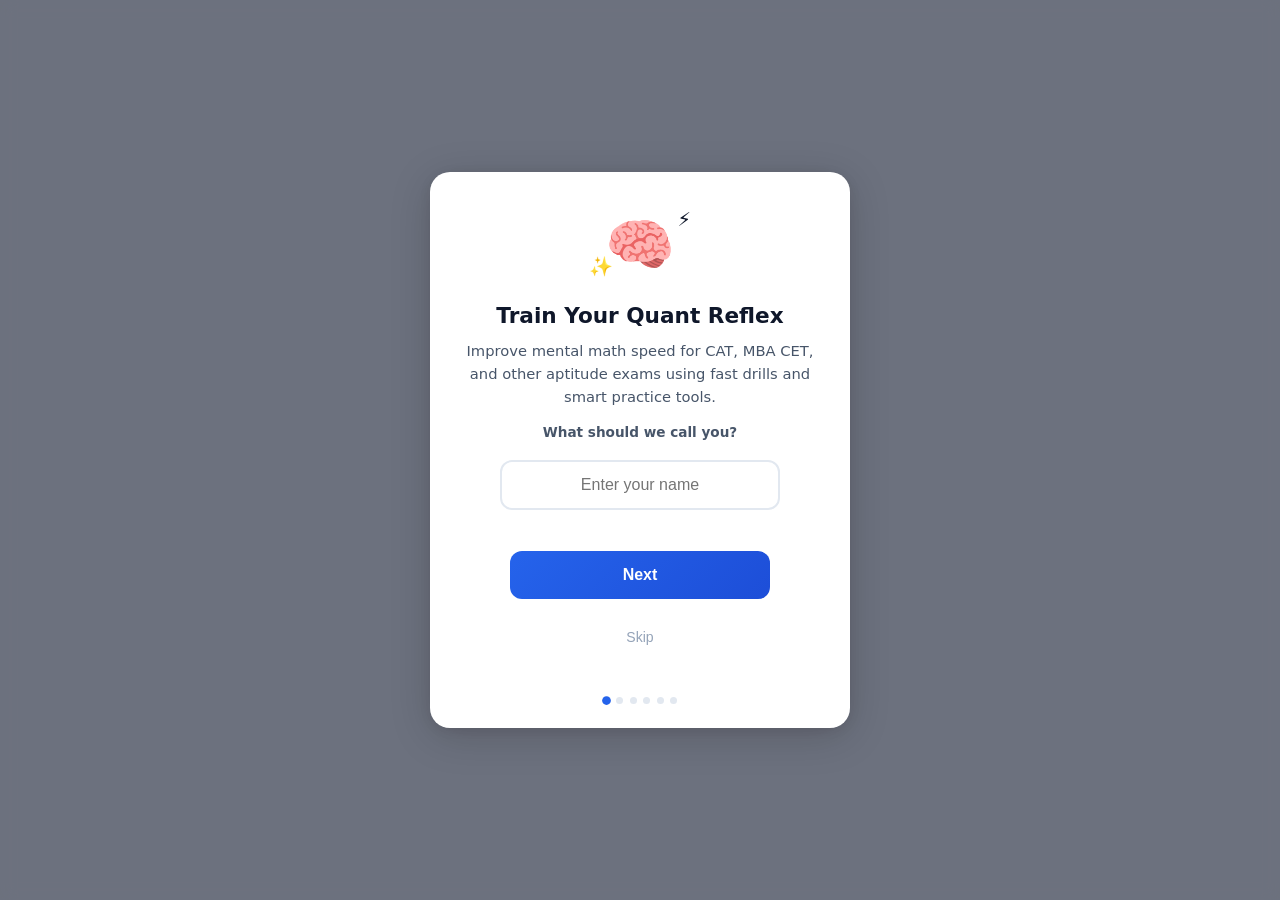
==== commit 9250364f: "Fix keypad visibility, difficulty dropdown, skip feature, reduced motion, password visibility, theme" ====
--- a/index.html
+++ b/index.html
@@ -129,7 +129,7 @@
     <!-- ==================== HOME VIEW ==================== -->
     <div id="view-home" class="spa-view">
       <header>
-        <h1><img src="appicons/tab/hometab.svg" alt="Home" class="header-icon" width="28" height="28"> Quant Reflex Trainer</h1>
+        <h1>Quant Reflex Trainer</h1>
         <p id="homeGreeting" class="home-greeting">Train your mental math speed daily</p>
       </header>
 
@@ -173,7 +173,7 @@
 
     <!-- ==================== PRACTICE VIEW ==================== -->
     <div id="view-practice" class="spa-view">
-      <header><h1><img src="appicons/tab/practicetab.svg" alt="Practice" class="header-icon" width="28" height="28"> Practice</h1></header>
+      <header><h1><img src="appicons/tab/practicetab.svg" alt="Practice" class="header-icon" width="28" height="28" draggable="false"> Practice</h1></header>
 
       <!-- Mode selection -->
       <div id="modeSelect" class="card practice-container">
@@ -210,7 +210,7 @@
 
       <!-- Category selection (shown when Focus Training is picked) -->
       <div id="categorySelect" style="display:none;">
-        <h3 style="margin-bottom:.75rem;color:#0f172a;">Choose Category</h3>
+        <h3 style="margin-bottom:.75rem;">Choose Category</h3>
         <div class="category-grid">
           <button class="category-btn" data-cat="squares">Squares</button>
           <button class="category-btn" data-cat="cubes">Cubes</button>
@@ -232,7 +232,7 @@
 
     <!-- ==================== LEARN VIEW ==================== -->
     <div id="view-learn" class="spa-view">
-      <header><h1><img src="appicons/tab/learntab.svg" alt="Learn" class="header-icon" width="28" height="28"> Learn</h1></header>
+      <header><h1><img src="appicons/tab/learntab.svg" alt="Learn" class="header-icon" width="28" height="28" draggable="false"> Learn</h1></header>
 
       <!-- Search -->
       <div class="learn-search-container">
@@ -357,7 +357,7 @@
 
     <!-- ==================== STATS VIEW ==================== -->
     <div id="view-stats" class="spa-view">
-      <header><h1><img src="appicons/tab/statstab.svg" alt="Stats" class="header-icon" width="28" height="28"> Analytics</h1></header>
+      <header><h1><img src="appicons/tab/statstab.svg" alt="Stats" class="header-icon" width="28" height="28" draggable="false"> Analytics</h1></header>
 
       <!-- Section 1 — Practice Overview -->
       <div class="analytics-section">
@@ -412,7 +412,7 @@
 
     <!-- ==================== SETTINGS VIEW ==================== -->
     <div id="view-settings" class="spa-view">
-      <header><h1><img src="appicons/tab/settingstab.svg" alt="Settings" class="header-icon" width="28" height="28"> Settings</h1></header>
+      <header><h1><img src="appicons/tab/settingstab.svg" alt="Settings" class="header-icon" width="28" height="28" draggable="false"> Settings</h1></header>
 
       <!-- Install App -->
       <div class="card" id="installCard" style="display:none;">
@@ -436,11 +436,15 @@
             </label>
           </div>
           <div class="settings-row-divider"></div>
-          <div class="settings-row settings-row-disabled">
-            <div class="settings-label">
-              <h3>🎨 Themes</h3>
-              <p>Coming soon — customize the look of your trainer.</p>
-            </div>
+          <div class="settings-row">
+            <div class="settings-label">
+              <h3>🎨 Theme</h3>
+              <p>Choose a visual style</p>
+            </div>
+            <select id="themeSelect" class="theme-select">
+              <option value="classic">Classic Blue</option>
+              <option value="playful">Playful Professional</option>
+            </select>
           </div>
         </div>
       </div>
@@ -449,10 +453,12 @@
       <div class="settings-section">
         <h3 class="settings-section-title">Practice Preferences</h3>
         <div class="settings-section-card">
-          <div class="settings-row-block">
-            <h3>📈 Difficulty Level</h3>
-            <p class="secondary-text" style="margin-bottom:.75rem;">Adjusts question complexity</p>
-            <select id="difficultySelect" class="input" style="text-align:left;">
+          <div class="settings-row">
+            <div class="settings-label">
+              <h3>📈 Difficulty Level</h3>
+              <p>Adjusts question complexity</p>
+            </div>
+            <select id="difficultySelect" class="theme-select" style="min-width:7rem;">
               <option value="easy">Easy</option>
               <option value="medium" selected>Medium</option>
               <option value="hard">Hard</option>
@@ -599,61 +605,69 @@
   <div id="appGuideModal" class="info-modal-overlay" style="display:none;">
     <div class="info-modal-content">
       <button class="info-modal-close" id="appGuideClose" aria-label="Close">✕</button>
-      <h2 class="info-modal-title">📖 App Guide</h2>
-      <p class="info-modal-subtitle">Your quick guide to mastering Quant Reflex Trainer</p>
-
-      <div class="info-block">
-        <h4>🚀 Overview</h4>
-        <p>Quant Reflex Trainer is designed to build <strong>mental math speed</strong> and <strong>quantitative reflexes</strong> for competitive exams like CAT, CET, and banking tests.</p>
-        <p>Train daily to build lasting habits and measurable improvement.</p>
-      </div>
-
-      <div class="info-block">
-        <h4>🏠 Home Tab</h4>
-        <ul class="info-list">
-          <li><strong>Daily Warmup</strong> — Quick 5-question session to start your day</li>
-          <li><strong>Progress Snapshot</strong> — Today's attempts, accuracy, and streaks at a glance</li>
-          <li><strong>Daily Goal</strong> — Track your progress toward your daily question target</li>
-          <li><strong>Quick Study</strong> — Customizable shortcuts to your favorite learning sections</li>
-        </ul>
-      </div>
-
-      <div class="info-block">
-        <h4>🎯 Practice Tab</h4>
-        <ul class="info-list">
-          <li><strong>Quick Drill</strong> — 5 questions, no timer — perfect for quick warmups</li>
-          <li><strong>Reflex Drill</strong> — 10 questions with 15s per question — trains speed</li>
-          <li><strong>Timed Test</strong> — 10 questions in 3 minutes — simulates exam pressure</li>
-          <li><strong>Focus Training</strong> — Practice a specific category to target weak areas</li>
-          <li><strong>Review Mistakes</strong> — Retry previously wrong answers until mastered</li>
-        </ul>
-      </div>
-
-      <div class="info-block">
-        <h4>📖 Learn Tab</h4>
-        <ul class="info-list">
-          <li><strong>Fraction → Percentage</strong> — Memorize common conversions</li>
-          <li><strong>Multiplication Tables</strong> — Quick reference tables 1–30</li>
-          <li><strong>Quant Formulas</strong> — Profit &amp; Loss, Ratios, Averages, TSD</li>
-          <li><strong>Shortcut Tricks</strong> — Mental math techniques for faster solving</li>
-          <li><strong>Custom Formulas</strong> — Add, edit, and organize your own notes</li>
-        </ul>
-        <p>Triple-tap any multiplication table to open a larger modal view.</p>
-      </div>
-
-      <div class="info-block">
-        <h4>📊 Stats Tab</h4>
-        <ul class="info-list">
-          <li><strong>Category Accuracy</strong> — Performance breakdown per topic</li>
-          <li><strong>Weakest Category</strong> — Identifies areas needing the most work</li>
-          <li><strong>Response Times</strong> — Tracks your average answering speed</li>
-          <li><strong>Streaks &amp; Trends</strong> — Monitor daily consistency and improvement</li>
-        </ul>
-      </div>
-
-      <div class="info-block">
-        <h4>⚙️ Settings Tab</h4>
-        <p>Customize your experience with toggles for dark mode, sound, vibration, notifications, difficulty level, and daily goal targets.</p>
+      <div class="info-hero">
+        <h2 class="info-modal-title">📖 App Guide</h2>
+        <p class="info-modal-subtitle">Your quick guide to mastering Quant Reflex Trainer</p>
+      </div>
+
+      <div class="info-section">
+        <h3 class="info-section-title">Getting Started</h3>
+        <div class="info-block">
+          <h4>🚀 Overview</h4>
+          <p>Quant Reflex Trainer is designed to build <strong>mental math speed</strong> and <strong>quantitative reflexes</strong> for competitive exams like CAT, CET, and banking tests.</p>
+          <p>Train daily to build lasting habits and measurable improvement.</p>
+        </div>
+      </div>
+
+      <div class="info-section">
+        <h3 class="info-section-title">App Tabs</h3>
+        <div class="info-block">
+          <h4>🏠 Home</h4>
+          <ul class="info-list">
+            <li><strong>Daily Warmup</strong> — Quick 5-question session to start your day</li>
+            <li><strong>Progress Snapshot</strong> — Today's attempts, accuracy, and streaks at a glance</li>
+            <li><strong>Daily Goal</strong> — Track your progress toward your daily question target</li>
+            <li><strong>Quick Study</strong> — Customizable shortcuts to your favorite learning sections</li>
+          </ul>
+        </div>
+
+        <div class="info-block">
+          <h4>🎯 Practice</h4>
+          <ul class="info-list">
+            <li><strong>Quick Drill</strong> — 5 questions, no timer — perfect for quick warmups</li>
+            <li><strong>Reflex Drill</strong> — 10 questions with 15s per question — trains speed</li>
+            <li><strong>Timed Test</strong> — 10 questions in 3 minutes — simulates exam pressure</li>
+            <li><strong>Focus Training</strong> — Practice a specific category to target weak areas</li>
+            <li><strong>Review Mistakes</strong> — Retry previously wrong answers until mastered</li>
+          </ul>
+        </div>
+
+        <div class="info-block">
+          <h4>📖 Learn</h4>
+          <ul class="info-list">
+            <li><strong>Fraction → Percentage</strong> — Memorize common conversions</li>
+            <li><strong>Multiplication Tables</strong> — Quick reference tables 1–30</li>
+            <li><strong>Quant Formulas</strong> — Profit &amp; Loss, Ratios, Averages, TSD</li>
+            <li><strong>Shortcut Tricks</strong> — Mental math techniques for faster solving</li>
+            <li><strong>Custom Formulas</strong> — Add, edit, and organize your own notes</li>
+          </ul>
+          <p class="info-tip">💡 Triple-tap any multiplication table to open a larger modal view.</p>
+        </div>
+
+        <div class="info-block">
+          <h4>📊 Stats</h4>
+          <ul class="info-list">
+            <li><strong>Category Accuracy</strong> — Performance breakdown per topic</li>
+            <li><strong>Weakest Category</strong> — Identifies areas needing the most work</li>
+            <li><strong>Response Times</strong> — Tracks your average answering speed</li>
+            <li><strong>Streaks &amp; Trends</strong> — Monitor daily consistency and improvement</li>
+          </ul>
+        </div>
+
+        <div class="info-block">
+          <h4>⚙️ Settings</h4>
+          <p>Customize your experience with toggles for dark mode, themes, sound, vibration, notifications, difficulty level, and daily goal targets.</p>
+        </div>
       </div>
     </div>
   </div>
@@ -662,22 +676,31 @@
   <div id="aboutModal" class="info-modal-overlay" style="display:none;">
     <div class="info-modal-content">
       <button class="info-modal-close" id="aboutClose" aria-label="Close">✕</button>
-      <h2 class="info-modal-title">💡 About</h2>
-
-      <div class="info-block">
-        <h4>Quant Reflex Trainer</h4>
-        <p class="info-version">Version 1.0.26</p>
-        <p>A mobile-first Progressive Web App built to sharpen quantitative aptitude skills through daily practice and spaced repetition.</p>
-      </div>
-
-      <div class="info-block">
-        <h4>👨‍💻 Developer</h4>
-        <p><strong>KrisVeltrix (KVt)</strong></p>
-        <p>Built with the vision of helping students and professionals improve mental math speed, accuracy, and exam readiness — one drill at a time.</p>
-      </div>
-
-      <div class="info-block info-quote">
-        <p><em>"Speed in quantitative reasoning isn't talent — it's trained reflex. This app exists to make that training accessible, consistent, and effective."</em></p>
+      <div class="info-hero">
+        <h2 class="info-modal-title">💡 About</h2>
+      </div>
+
+      <div class="info-section">
+        <div class="info-block info-block-highlight">
+          <h4>Quant Reflex Trainer</h4>
+          <p class="info-version">Version 1.0.26</p>
+          <p>A mobile-first Progressive Web App built to sharpen quantitative aptitude skills through daily practice and spaced repetition.</p>
+        </div>
+      </div>
+
+      <div class="info-section">
+        <h3 class="info-section-title">Credits</h3>
+        <div class="info-block">
+          <h4>👨‍💻 Developer</h4>
+          <p><strong>KrisVeltrix (KVt)</strong></p>
+          <p>Built with the vision of helping students and professionals improve mental math speed, accuracy, and exam readiness — one drill at a time.</p>
+        </div>
+      </div>
+
+      <div class="info-section">
+        <div class="info-block info-quote">
+          <p><em>"Speed in quantitative reasoning isn't talent — it's trained reflex. This app exists to make that training accessible, consistent, and effective."</em></p>
+        </div>
       </div>
     </div>
   </div>
@@ -686,6 +709,7 @@
   <div id="profileModal" class="modal-overlay" style="display:none;">
     <div class="modal-content profile-modal">
       <h3 class="modal-title">👤 Profile</h3>
+      <div class="profile-banner" id="profileBanner"></div>
       <div class="profile-field">
         <label class="profile-field-label">Name</label>
         <input type="text" id="profileName" class="input profile-input" placeholder="Your name" maxlength="50" />
@@ -695,12 +719,11 @@
         <input type="text" id="profileUsername" class="input profile-input" readonly disabled />
       </div>
       <div class="profile-field">
-        <label class="profile-field-label">Started Training On</label>
-        <input type="text" id="profileJoined" class="input profile-input" readonly disabled />
-      </div>
-      <div class="profile-field">
-        <label class="profile-field-label">New Password</label>
-        <input type="password" id="profilePassword" class="input profile-input" placeholder="Leave blank to keep current" autocomplete="new-password" />
+        <label class="profile-field-label">Password</label>
+        <div class="profile-password-wrapper">
+          <input type="password" id="profilePassword" class="input profile-input" placeholder="••••••••" autocomplete="new-password" />
+          <button type="button" class="profile-eye-toggle" id="profilePasswordToggle" aria-label="Toggle password visibility">👁️</button>
+        </div>
       </div>
       <div class="modal-actions">
         <button class="btn modal-cancel" id="profileCancel">Cancel</button>
@@ -747,12 +770,12 @@
   </div>
 
   <!-- Bottom Navigation -->
-  <nav class="bottom-nav" style="display:none;">
-    <a href="#home" data-view="home" aria-label="Home"><span class="nav-icon"><img src="appicons/tab/hometab.svg" alt="Home" width="24" height="24"></span>Home</a>
-    <a href="#practice" data-view="practice" aria-label="Practice"><span class="nav-icon"><img src="appicons/tab/practicetab.svg" alt="Practice" width="24" height="24"></span>Practice</a>
-    <a href="#learn" data-view="learn" aria-label="Learn"><span class="nav-icon"><img src="appicons/tab/learntab.svg" alt="Learn" width="24" height="24"></span>Learn</a>
-    <a href="#stats" data-view="stats" aria-label="Stats"><span class="nav-icon"><img src="appicons/tab/statstab.svg" alt="Stats" width="24" height="24"></span>Stats</a>
-    <a href="#settings" data-view="settings" aria-label="Settings"><span class="nav-icon"><img src="appicons/tab/settingstab.svg" alt="Settings" width="24" height="24"></span>Settings</a>
+  <nav class="bottom-nav" style="display:none;" role="tablist">
+    <a href="#home" data-view="home" role="tab"><span class="nav-icon"><img src="appicons/tab/hometab.svg" alt="Home" width="24" height="24" draggable="false"></span>Home</a>
+    <a href="#practice" data-view="practice" role="tab"><span class="nav-icon"><img src="appicons/tab/practicetab.svg" alt="Practice" width="24" height="24" draggable="false"></span>Practice</a>
+    <a href="#learn" data-view="learn" role="tab"><span class="nav-icon"><img src="appicons/tab/learntab.svg" alt="Learn" width="24" height="24" draggable="false"></span>Learn</a>
+    <a href="#stats" data-view="stats" role="tab"><span class="nav-icon"><img src="appicons/tab/statstab.svg" alt="Stats" width="24" height="24" draggable="false"></span>Stats</a>
+    <a href="#settings" data-view="settings" role="tab"><span class="nav-icon"><img src="appicons/tab/settingstab.svg" alt="Settings" width="24" height="24" draggable="false"></span>Settings</a>
   </nav>
 
   <!-- Firebase SDK (compat for broad browser support) -->
--- a/css/style.css
+++ b/css/style.css
@@ -174,6 +174,7 @@
 .header-icon {
   width: 28px;
   height: 28px;
+  object-fit: contain;
   vertical-align: middle;
   flex-shrink: 0;
 }
@@ -700,12 +701,17 @@
   display: flex;
   align-items: center;
   justify-content: center;
+  width: 24px;
+  height: 24px;
+  aspect-ratio: 1;
   margin-bottom: .2rem;
   line-height: 0;
 }
 .bottom-nav a .nav-icon img {
+  display: block;
   width: 24px;
   height: 24px;
+  object-fit: contain;
   transition: transform .2s cubic-bezier(.25,.46,.45,.94), opacity .2s;
   opacity: .55;
 }
@@ -713,7 +719,9 @@
 .bottom-nav a.active .nav-icon img {
   transform: scale(1.15);
   opacity: 1;
-  animation: tab-icon-pop .25s cubic-bezier(.25,.46,.45,.94);
+}
+.bottom-nav a .nav-icon img.tab-pop {
+  animation: tab-icon-pop .25s cubic-bezier(.25,.46,.45,.94) both;
 }
 @keyframes tab-icon-pop {
   0%   { transform: scale(1); }
@@ -990,11 +998,20 @@
   }
 }
 body.reduced-motion,
-body.reduced-motion * {
-  animation-duration: 0s !important;
+body.reduced-motion *,
+body.reduced-motion *::before,
+body.reduced-motion *::after {
+  animation-duration: 0.01s !important;
+  animation-delay: 0s !important;
   animation-iteration-count: 1 !important;
-  transition-duration: 0s !important;
-}
+  transition-duration: 0.01s !important;
+  transition-delay: 0s !important;
+  scroll-behavior: auto !important;
+}
+body.reduced-motion .ripple-effect { display: none !important; }
+body.reduced-motion .floating-symbol { display: none !important; }
+body.reduced-motion .app-loader-spinner { animation: none !important; }
+body.reduced-motion .fade-in { animation: none !important; opacity: 1 !important; }
 
 /* Toggle Switch */
 .toggle {
@@ -1090,7 +1107,7 @@
   top: 0; right: 0; bottom: 0;
   width: 100%;
   max-width: 480px;
-  background: #ffffff;
+  background: #f8fafc;
   overflow-y: auto;
   -webkit-overflow-scrolling: touch;
   padding: 1.5rem 1.25rem 2rem;
@@ -1131,42 +1148,67 @@
   transform: scale(.9);
   background: rgba(0,0,0,.1);
 }
+
+/* Info modal hero header */
+.info-hero {
+  margin-bottom: 1.5rem;
+  padding-right: 2.5rem;
+}
 .info-modal-title {
-  font-size: 1.25rem;
+  font-size: 1.35rem;
   font-weight: 700;
   color: #0f172a;
   margin-bottom: .25rem;
-  padding-right: 2.5rem;
 }
 .info-modal-subtitle {
-  font-size: .82rem;
+  font-size: .85rem;
   color: #64748b;
-  margin-bottom: 1.25rem;
-}
+  line-height: 1.5;
+}
+
+/* Info modal sections */
+.info-section {
+  margin-bottom: 1.5rem;
+}
+.info-section:last-child {
+  margin-bottom: 0;
+}
+.info-section-title {
+  font-size: .75rem;
+  font-weight: 700;
+  color: #94a3b8;
+  text-transform: uppercase;
+  letter-spacing: .08em;
+  margin-bottom: .65rem;
+  padding-left: .15rem;
+}
+
+/* Info block cards */
 .info-block {
-  margin-bottom: 1rem;
-  background: rgba(255,255,255,.88);
-  backdrop-filter: blur(10px);
-  -webkit-backdrop-filter: blur(10px);
-  border: 1px solid rgba(226,232,240,.6);
+  margin-bottom: .85rem;
+  background: #ffffff;
   border-radius: .875rem;
-  padding: 1rem 1.1rem;
-  box-shadow: 0 2px 8px rgba(0,0,0,.04), 0 4px 12px rgba(0,0,0,.03);
+  padding: 1.1rem 1.15rem;
+  box-shadow: 0 1px 4px rgba(0,0,0,.04), 0 2px 8px rgba(0,0,0,.03);
+  border: 1px solid rgba(226,232,240,.5);
 }
 .info-block:last-child {
   margin-bottom: 0;
 }
+.info-block-highlight {
+  border-left: 3px solid #2563eb;
+}
 .info-block h4 {
   font-size: .95rem;
-  font-weight: 600;
+  font-weight: 650;
   color: #0f172a;
-  margin-bottom: .35rem;
+  margin-bottom: .45rem;
 }
 .info-block p {
-  font-size: .82rem;
+  font-size: .84rem;
   color: #475569;
-  line-height: 1.5;
-  margin-bottom: .25rem;
+  line-height: 1.6;
+  margin-bottom: .3rem;
 }
 .info-block p:last-child {
   margin-bottom: 0;
@@ -1177,10 +1219,10 @@
   margin: 0;
 }
 .info-list li {
-  font-size: .82rem;
+  font-size: .84rem;
   color: #475569;
-  line-height: 1.5;
-  padding: .2rem 0 .2rem .75rem;
+  line-height: 1.55;
+  padding: .25rem 0 .25rem .85rem;
   position: relative;
 }
 .info-list li::before {
@@ -1190,21 +1232,30 @@
   color: #2563eb;
   font-weight: 700;
 }
+.info-tip {
+  font-size: .78rem;
+  color: #64748b;
+  margin-top: .5rem;
+  padding: .5rem .65rem;
+  background: rgba(37,99,235,.05);
+  border-radius: .5rem;
+  border-left: 2.5px solid #2563eb;
+}
 .info-version {
   font-size: .75rem;
   color: #94a3b8;
   font-weight: 600;
   letter-spacing: .02em;
+  margin-bottom: .35rem;
 }
 .info-quote {
   border-left: 3px solid #2563eb;
-  padding-left: .75rem;
-  margin-top: .5rem;
 }
 .info-quote p {
-  font-size: .82rem;
+  font-size: .84rem;
   color: #64748b;
-  line-height: 1.6;
+  line-height: 1.7;
+  font-style: italic;
 }
 
 /* Dark mode info modals */
@@ -1212,7 +1263,7 @@
   background: rgba(0,0,0,.6);
 }
 body.dark-mode .info-modal-content {
-  background: #1e293b;
+  background: #0f172a;
   box-shadow: -4px 0 24px rgba(0,0,0,.3);
 }
 body.dark-mode .info-modal-close {
@@ -1221,15 +1272,24 @@
 }
 body.dark-mode .info-modal-title { color: #e2e8f0; }
 body.dark-mode .info-modal-subtitle { color: #94a3b8; }
+body.dark-mode .info-section-title { color: #64748b; }
 body.dark-mode .info-block h4 { color: #e2e8f0; }
 body.dark-mode .info-block p { color: #94a3b8; }
 body.dark-mode .info-block {
-  background: rgba(30,41,59,.8);
+  background: #1e293b;
   border-color: rgba(51,65,85,.5);
-  box-shadow: 0 2px 8px rgba(0,0,0,.15);
+  box-shadow: 0 1px 4px rgba(0,0,0,.15);
+}
+body.dark-mode .info-block-highlight {
+  border-left-color: #60a5fa;
 }
 body.dark-mode .info-list li { color: #94a3b8; }
 body.dark-mode .info-list li::before { color: #60a5fa; }
+body.dark-mode .info-tip {
+  background: rgba(96,165,250,.08);
+  border-left-color: #60a5fa;
+  color: #94a3b8;
+}
 body.dark-mode .info-version { color: #64748b; }
 body.dark-mode .info-quote { border-left-color: #60a5fa; }
 body.dark-mode .info-quote p { color: #94a3b8; }
@@ -1316,6 +1376,11 @@
   background: #0f172a;
   color: #e2e8f0;
 }
+body.dark-mode header h1 {
+  background: linear-gradient(135deg, #60a5fa, #3b82f6);
+  -webkit-background-clip: text;
+  background-clip: text;
+}
 body.dark-mode .card,
 body.dark-mode .study-card,
 body.dark-mode .mode-card {
@@ -1328,9 +1393,9 @@
   border-top-color: #334155;
 }
 body.dark-mode .bottom-nav a { color: #94a3b8; }
-body.dark-mode .bottom-nav a .nav-icon img { filter: brightness(0) invert(.6); }
+body.dark-mode .bottom-nav a .nav-icon img { opacity: .5; }
 body.dark-mode .bottom-nav a.active { color: #60a5fa; }
-body.dark-mode .bottom-nav a.active .nav-icon img { filter: brightness(0) invert(.75) sepia(1) saturate(3) hue-rotate(190deg); opacity: 1; }
+body.dark-mode .bottom-nav a.active .nav-icon img { opacity: 1; }
 body.dark-mode .bottom-nav a.active::after { background: linear-gradient(90deg, #60a5fa, #3b82f6); }
 body.dark-mode .input,
 body.dark-mode .learn-search-input {
@@ -1711,16 +1776,21 @@
 
 /* ---- Practice Container ---- */
 .practice-container {
-  padding: 1rem;
+  padding: 1.25rem;
   display: flex;
   flex-direction: column;
   gap: 0;
-}
+  max-height: calc(100vh - 12rem);
+  overflow-y: auto;
+  -webkit-overflow-scrolling: touch;
+  scrollbar-width: none;
+}
+.practice-container::-webkit-scrollbar { display: none; }
 .practice-container:active {
   transform: none;
 }
 .practice-container .mode-card {
-  margin-bottom: .65rem;
+  margin-bottom: .75rem;
 }
 .practice-container .mode-card:last-child {
   margin-bottom: 0;
@@ -2182,6 +2252,10 @@
 }
 .custom-numpad.visible {
   transform: translateY(0);
+}
+.custom-numpad:not(.visible) {
+  visibility: hidden;
+  pointer-events: none;
 }
 .numpad-grid {
   display: grid;
@@ -2711,3 +2785,1066 @@
 body.dark-mode .onboarding-skip-btn { color: #64748b; }
 body.dark-mode .onboarding-skip-btn:hover { color: #94a3b8; }
 body.dark-mode .onboarding-retry-msg { color: #fbbf24; }
+
+/* ========================================================
+   Theme 2: Playful Professional
+   ======================================================== */
+
+/* ---- Smooth Transitions ---- */
+body.theme-playful,
+body.theme-playful .card,
+body.theme-playful .study-card,
+body.theme-playful .mode-card,
+body.theme-playful .bottom-nav,
+body.theme-playful .settings-section-card,
+body.theme-playful .stat-card,
+body.theme-playful .result-item,
+body.theme-playful .table-card,
+body.theme-playful .analytics-card,
+body.theme-playful .btn,
+body.theme-playful .input,
+body.theme-playful .learn-search-input {
+  transition: background .3s ease, color .3s ease, border-color .3s ease, box-shadow .3s ease;
+}
+
+/* ---- Light Mode ---- */
+body.theme-playful {
+  background: #faf9f7;
+  color: #1a1a2e;
+}
+
+body.theme-playful .app-loader { background: #faf9f7; }
+body.theme-playful .floating-symbol { color: #4f8ff7; }
+body.theme-playful .app-loader-spinner {
+  border-color: #e8e6e1;
+  border-top-color: #4f8ff7;
+}
+
+body.theme-playful header h1 {
+  background: linear-gradient(135deg, #4f8ff7, #2dd4bf);
+  -webkit-background-clip: text;
+  background-clip: text;
+}
+
+body.theme-playful .card,
+body.theme-playful .study-card,
+body.theme-playful .mode-card {
+  background: rgba(255,255,255,.92);
+  border-color: rgba(226,222,214,.5);
+  box-shadow: 0 2px 8px rgba(120,100,70,.06), 0 4px 16px rgba(120,100,70,.04);
+}
+body.theme-playful .card:hover,
+body.theme-playful .study-card:hover,
+body.theme-playful .mode-card:hover {
+  transform: translateY(-1px);
+  box-shadow: 0 4px 16px rgba(79,143,247,.10), 0 2px 8px rgba(120,100,70,.06);
+}
+
+body.theme-playful .study-card h3,
+body.theme-playful .mode-card h3 { color: #1a1a2e; }
+body.theme-playful .study-card p,
+body.theme-playful .mode-card p { color: #5a6275; }
+
+body.theme-playful .bottom-nav {
+  background: rgba(255,255,255,.95);
+  border-top-color: rgba(226,222,214,.6);
+  box-shadow: 0 -2px 12px rgba(120,100,70,.06);
+}
+body.theme-playful .bottom-nav a { color: #8b8fa3; }
+body.theme-playful .bottom-nav a .nav-icon img { opacity: .5; }
+body.theme-playful .bottom-nav a.active { color: #2dd4bf; }
+body.theme-playful .bottom-nav a.active .nav-icon img {
+  opacity: 1;
+}
+body.theme-playful .bottom-nav a.active::after {
+  background: linear-gradient(90deg, #2dd4bf, #4f8ff7);
+}
+
+body.theme-playful .input,
+body.theme-playful .learn-search-input {
+  background: #ffffff;
+  border-color: #e2ded6;
+  color: #1a1a2e;
+}
+body.theme-playful .input:focus,
+body.theme-playful .learn-search-input:focus {
+  border-color: #4f8ff7;
+  box-shadow: 0 0 0 3px rgba(79,143,247,.15);
+}
+
+body.theme-playful .stat-card,
+body.theme-playful .result-item {
+  background: #f0efec;
+}
+body.theme-playful .stat-card .value,
+body.theme-playful .result-value { color: #4f8ff7; }
+body.theme-playful .stat-card .label,
+body.theme-playful .result-label { color: #5a6275; }
+body.theme-playful .stat-card.highlight { border-left-color: #4f8ff7; }
+body.theme-playful .stat-card-positive .value { color: #16a34a; }
+body.theme-playful .stat-card-negative .value { color: #dc2626; }
+
+body.theme-playful .settings-section-title { color: #5a6275; }
+body.theme-playful .settings-section-card {
+  background: #ffffff;
+  border-color: rgba(226,222,214,.5);
+  box-shadow: 0 1px 4px rgba(120,100,70,.05), 0 2px 8px rgba(120,100,70,.03);
+}
+body.theme-playful .settings-row-divider { background: #f0efec; }
+body.theme-playful .settings-label h3 { color: #1a1a2e; }
+body.theme-playful .settings-label p { color: #5a6275; }
+body.theme-playful .settings-row-block h3 { color: #1a1a2e; }
+body.theme-playful .settings-divider { background: #e2ded6; }
+body.theme-playful .settings-link:active { background: rgba(79,143,247,.06); }
+body.theme-playful .settings-chevron { color: #8b8fa3; }
+
+body.theme-playful .btn {
+  background: #e8e6e1;
+  color: #1a1a2e;
+}
+body.theme-playful .btn:hover { background: #dad7d0; }
+body.theme-playful .btn.accent {
+  background: linear-gradient(135deg, #4f8ff7, #2dd4bf);
+  color: #ffffff;
+}
+body.theme-playful .btn.accent:hover {
+  background: linear-gradient(135deg, #3d7de5, #24c4b0);
+}
+
+body.theme-playful .goal-input {
+  background: #ffffff;
+  border-color: #e2ded6;
+  color: #1a1a2e;
+}
+body.theme-playful .goal-input:focus { border-color: #4f8ff7; }
+body.theme-playful .goal-progress-bar { background: #e8e6e1; }
+body.theme-playful .drill-progress-bar { background: #e8e6e1; }
+
+body.theme-playful .home-greeting { color: #5a6275; }
+body.theme-playful .toast {
+  background: #1a1a2e;
+  color: #f1f5f9;
+}
+
+body.theme-playful .profile-field-label { color: #5a6275; }
+body.theme-playful .section-title { color: #4f8ff7; }
+
+body.theme-playful .table-card {
+  background: rgba(255,255,255,.90);
+  border-color: rgba(226,222,214,.6);
+}
+body.theme-playful .table-card .table-title { border-bottom-color: #e2ded6; }
+body.theme-playful .table-title { color: #4f8ff7; }
+
+body.theme-playful .category-btn {
+  background: #ffffff;
+  border-color: #e2ded6;
+  color: #1a1a2e;
+}
+body.theme-playful .category-btn:active {
+  background: rgba(79,143,247,.06);
+  border-color: #4f8ff7;
+}
+
+body.theme-playful .shortcut-table th,
+body.theme-playful .shortcut-table td,
+body.theme-playful .math-table th,
+body.theme-playful .math-table td {
+  border-bottom-color: #e2ded6;
+}
+body.theme-playful .shortcut-table th,
+body.theme-playful .math-table th { color: #5a6275; }
+
+body.theme-playful .category-stat-row { border-bottom-color: #f0efec; }
+body.theme-playful .cat-accuracy { color: #4f8ff7; }
+body.theme-playful .cat-bar-container { background: #e8e6e1; }
+body.theme-playful .cat-name { color: #1a1a2e; }
+
+body.theme-playful .learn-group-title { color: #1a1a2e; }
+body.theme-playful .math-grid-item { background: #f5f4f1; }
+body.theme-playful .math-expr { color: #1a1a2e; }
+body.theme-playful .math-val { color: #4f8ff7; }
+
+body.theme-playful .table-select-btn {
+  background: #ffffff;
+  border-color: #e2ded6;
+  color: #1a1a2e;
+}
+body.theme-playful .table-select-btn.active {
+  background: #4f8ff7;
+  border-color: #4f8ff7;
+  color: #ffffff;
+}
+
+body.theme-playful .collapsible-header:active { background: #f0efec; }
+
+body.theme-playful .formula-text {
+  background: #f0efec;
+  color: #1a1a2e;
+}
+
+body.theme-playful .feedback.correct { background: rgba(22,163,74,.08); }
+body.theme-playful .feedback.wrong   { background: rgba(220,38,38,.08); }
+
+body.theme-playful .learn-jump-btn {
+  background: #ffffff;
+  border-color: #e2ded6;
+  color: #5a6275;
+}
+body.theme-playful .learn-jump-btn:active {
+  background: rgba(79,143,247,.06);
+  border-color: #4f8ff7;
+  color: #4f8ff7;
+}
+body.theme-playful .learn-jump-btn.active {
+  background: rgba(79,143,247,.08);
+  border-color: #4f8ff7;
+  color: #4f8ff7;
+}
+
+body.theme-playful .info-modal-overlay { background: rgba(26,26,46,.4); }
+body.theme-playful .info-modal-content {
+  background: #faf9f7;
+  box-shadow: -4px 0 24px rgba(120,100,70,.12);
+}
+body.theme-playful .info-modal-close {
+  background: rgba(0,0,0,.05);
+  color: #5a6275;
+}
+body.theme-playful .info-modal-title { color: #1a1a2e; }
+body.theme-playful .info-modal-subtitle { color: #5a6275; }
+body.theme-playful .info-section-title { color: #8b8fa3; }
+body.theme-playful .info-block {
+  background: #ffffff;
+  border-color: rgba(226,222,214,.5);
+}
+body.theme-playful .info-block-highlight { border-left-color: #4f8ff7; }
+body.theme-playful .info-block h4 { color: #1a1a2e; }
+body.theme-playful .info-block p { color: #5a6275; }
+body.theme-playful .info-list li { color: #5a6275; }
+body.theme-playful .info-list li::before { color: #4f8ff7; }
+body.theme-playful .info-tip {
+  background: rgba(79,143,247,.06);
+  border-left-color: #4f8ff7;
+  color: #5a6275;
+}
+body.theme-playful .info-version { color: #8b8fa3; }
+body.theme-playful .info-quote { border-left-color: #4f8ff7; }
+body.theme-playful .info-quote p { color: #5a6275; }
+
+body.theme-playful .drill-exit-btn {
+  background: rgba(0,0,0,.05);
+  color: #5a6275;
+}
+body.theme-playful .drill-exit-btn:active {
+  background: rgba(0,0,0,.10);
+  color: #1a1a2e;
+}
+
+body.theme-playful .add-formula-btn,
+body.theme-playful .add-topic-btn {
+  background: rgba(79,143,247,.06);
+  color: #4f8ff7;
+  border-color: rgba(79,143,247,.3);
+}
+body.theme-playful .add-formula-btn:hover,
+body.theme-playful .add-topic-btn:hover { background: rgba(79,143,247,.12); }
+
+body.theme-playful .custom-formula-item { border-bottom-color: #e2ded6; }
+body.theme-playful .formula-action-btn:hover { background: rgba(0,0,0,.04); }
+
+body.theme-playful .modal-content { background: #faf9f7; }
+body.theme-playful .modal-input {
+  background: #ffffff;
+  border-color: #e2ded6;
+  color: #1a1a2e;
+}
+body.theme-playful .modal-input:focus { border-color: #4f8ff7; }
+body.theme-playful .modal-title { color: #4f8ff7; }
+body.theme-playful .modal-cancel { background: #e8e6e1; }
+
+body.theme-playful mark.search-highlight {
+  background: #fef3c7;
+  color: #1a1a2e;
+}
+
+body.theme-playful .table-modal-overlay { background: rgba(26,26,46,.4); }
+body.theme-playful .table-modal-content {
+  background: rgba(255,255,255,.95);
+  border-color: rgba(226,222,214,.6);
+}
+body.theme-playful .table-modal-close {
+  background: rgba(0,0,0,.05);
+  color: #5a6275;
+}
+body.theme-playful .table-modal-title { color: #4f8ff7; }
+
+body.theme-playful .analytics-section-title { color: #5a6275; }
+body.theme-playful .analytics-card {
+  background: #ffffff;
+  border-color: rgba(226,222,214,.5);
+  box-shadow: 0 1px 4px rgba(120,100,70,.05), 0 2px 8px rgba(120,100,70,.03);
+}
+
+body.theme-playful .mode-card-teaser::after {
+  background: rgba(226,222,214,.7);
+  color: #5a6275;
+}
+body.theme-playful .mode-card-teaser { border-color: rgba(139,143,163,.4); }
+
+body.theme-playful .quick-links-edit-btn {
+  border-color: #e2ded6;
+  color: #5a6275;
+}
+body.theme-playful .quick-links-edit-btn:active {
+  background: rgba(79,143,247,.06);
+  border-color: #4f8ff7;
+}
+body.theme-playful .quick-link-option {
+  border-color: #e2ded6;
+  color: #1a1a2e;
+}
+body.theme-playful .quick-link-option.selected {
+  background: rgba(79,143,247,.06);
+  border-color: #4f8ff7;
+}
+body.theme-playful .quick-link-option input[type="checkbox"] {
+  accent-color: #4f8ff7;
+}
+body.theme-playful .practice-container { background: transparent; }
+
+body.theme-playful .login-screen { background: #faf9f7; }
+body.theme-playful .login-card {
+  background: rgba(255,255,255,.92);
+  border-color: rgba(226,222,214,.5);
+}
+body.theme-playful .login-title {
+  background: linear-gradient(135deg, #4f8ff7, #2dd4bf);
+  -webkit-background-clip: text;
+  background-clip: text;
+}
+body.theme-playful .login-subtitle,
+body.theme-playful .login-label { color: #5a6275; }
+body.theme-playful .login-input {
+  background: #ffffff;
+  border-color: #e2ded6;
+  color: #1a1a2e;
+}
+body.theme-playful .login-input:focus {
+  border-color: #4f8ff7;
+  box-shadow: 0 0 0 3px rgba(79,143,247,.15);
+}
+body.theme-playful .login-signup-btn {
+  border-color: #e2ded6;
+  color: #4f8ff7;
+}
+body.theme-playful .login-signup-btn:hover {
+  background: rgba(79,143,247,.06);
+  border-color: #4f8ff7;
+}
+body.theme-playful .login-error {
+  background: #fef2f2;
+  border-color: #fecaca;
+  color: #dc2626;
+}
+body.theme-playful .login-footer { color: #8b8fa3; }
+
+body.theme-playful .clear-option-btn {
+  background: #ffffff;
+  border-color: #e2ded6;
+}
+body.theme-playful .clear-option-btn:hover {
+  border-color: #dad7d0;
+  background: #faf9f7;
+}
+body.theme-playful .clear-option-danger { border-color: #fecaca; }
+body.theme-playful .clear-option-danger:hover {
+  border-color: #f87171;
+  background: #fef2f2;
+}
+body.theme-playful .clear-option-info strong { color: #1a1a2e; }
+body.theme-playful .clear-option-info span { color: #5a6275; }
+
+body.theme-playful .custom-numpad {
+  background: #f0efec;
+  border-top-color: #e2ded6;
+}
+body.theme-playful .numpad-btn {
+  background: #ffffff;
+  color: #1a1a2e;
+  box-shadow: 0 1px 3px rgba(120,100,70,.08);
+}
+body.theme-playful .numpad-btn:active { background: #e8e6e1; }
+body.theme-playful .numpad-btn.numpad-submit {
+  background: linear-gradient(135deg, #4f8ff7, #2dd4bf);
+  color: #ffffff;
+}
+body.theme-playful .numpad-btn.pressed { background: rgba(79,143,247,.12); }
+body.theme-playful .ripple-effect { background: rgba(79,143,247,.15); }
+
+body.theme-playful .toggle input:checked + .toggle-slider { background: #4f8ff7; }
+
+body.theme-playful .strength-moderate { background: rgba(79,143,247,.12); color: #3d7de5; }
+
+body.theme-playful .bookmarks-card { border-left-color: #f59e0b; }
+
+body.theme-playful .goal-count { color: #4f8ff7; }
+body.theme-playful .goal-progress-fill {
+  background: linear-gradient(90deg, #4f8ff7, #2dd4bf);
+}
+body.theme-playful .drill-progress-fill {
+  background: linear-gradient(90deg, #4f8ff7, #2dd4bf);
+}
+
+body.theme-playful .onboarding-overlay { background: rgba(26,26,46,.55); }
+body.theme-playful .onboarding-card {
+  background: #ffffff;
+  box-shadow: 0 8px 40px rgba(120,100,70,.15), 0 2px 12px rgba(120,100,70,.08);
+}
+body.theme-playful .onboarding-title { color: #1a1a2e; }
+body.theme-playful .onboarding-desc { color: #5a6275; }
+body.theme-playful .onboarding-hint {
+  background: #f5f4f1;
+  border-color: #e2ded6;
+  color: #5a6275;
+}
+body.theme-playful .onboarding-note { color: #8b8fa3; }
+body.theme-playful .onboarding-preview-card {
+  background: #f0efec;
+  border-color: #e2ded6;
+}
+body.theme-playful .onboarding-preview-label { color: #5a6275; }
+body.theme-playful .onboarding-stat-item {
+  background: #f0efec;
+  border-color: #e2ded6;
+}
+body.theme-playful .onboarding-stat-val { color: #4f8ff7; }
+body.theme-playful .onboarding-stat-label { color: #5a6275; }
+body.theme-playful .onboarding-name-label { color: #5a6275; }
+body.theme-playful .onboarding-goal-btn {
+  background: #ffffff;
+  border-color: #e2ded6;
+  color: #1a1a2e;
+}
+body.theme-playful .onboarding-goal-btn.onboarding-goal-active {
+  border-color: #4f8ff7;
+  background: rgba(79,143,247,.08);
+  color: #4f8ff7;
+}
+body.theme-playful .onboarding-q-text { color: #1a1a2e; }
+body.theme-playful .onboarding-q-label { color: #8b8fa3; }
+body.theme-playful .onboarding-dot { background: #e2ded6; }
+body.theme-playful .onboarding-dot-active { background: #4f8ff7; }
+body.theme-playful .onboarding-dot-completed { background: #a3cdfa; }
+body.theme-playful .onboarding-skip-btn { color: #8b8fa3; }
+body.theme-playful .onboarding-skip-btn:hover { color: #5a6275; }
+body.theme-playful .onboarding-retry-msg { color: #d97706; }
+
+/* ---- Dark Mode (Premium Dark) ---- */
+body.theme-playful.dark-mode {
+  background: #0d1117;
+  color: #e6edf3;
+}
+
+body.theme-playful.dark-mode .app-loader { background: #0d1117; }
+body.theme-playful.dark-mode .floating-symbol { color: #58a6ff; }
+body.theme-playful.dark-mode .app-loader-spinner {
+  border-color: #1c2333;
+  border-top-color: #58a6ff;
+}
+
+body.theme-playful.dark-mode header h1 {
+  background: linear-gradient(135deg, #58a6ff, #3ddbd9);
+  -webkit-background-clip: text;
+  background-clip: text;
+}
+
+body.theme-playful.dark-mode .card,
+body.theme-playful.dark-mode .study-card,
+body.theme-playful.dark-mode .mode-card {
+  background: rgba(22,27,45,.88);
+  border-color: rgba(79,143,247,.12);
+  box-shadow: 0 2px 12px rgba(0,0,0,.3), 0 0 1px rgba(79,143,247,.15);
+}
+body.theme-playful.dark-mode .card:hover,
+body.theme-playful.dark-mode .study-card:hover,
+body.theme-playful.dark-mode .mode-card:hover {
+  transform: translateY(-1px);
+  box-shadow: 0 4px 20px rgba(0,0,0,.35), 0 0 8px rgba(79,143,247,.10);
+}
+
+body.theme-playful.dark-mode .study-card h3,
+body.theme-playful.dark-mode .mode-card h3,
+body.theme-playful.dark-mode .settings-label h3,
+body.theme-playful.dark-mode .cat-name { color: #e6edf3; }
+body.theme-playful.dark-mode .study-card p,
+body.theme-playful.dark-mode .mode-card p,
+body.theme-playful.dark-mode .settings-label p { color: #8b949e; }
+
+body.theme-playful.dark-mode .bottom-nav {
+  background: rgba(13,17,23,.95);
+  border-top-color: rgba(255,255,255,.06);
+  box-shadow: 0 -2px 12px rgba(0,0,0,.3);
+}
+body.theme-playful.dark-mode .bottom-nav a { color: #8b949e; }
+body.theme-playful.dark-mode .bottom-nav a .nav-icon img { opacity: .5; }
+body.theme-playful.dark-mode .bottom-nav a.active { color: #58a6ff; }
+body.theme-playful.dark-mode .bottom-nav a.active .nav-icon img {
+  opacity: 1;
+}
+body.theme-playful.dark-mode .bottom-nav a.active::after {
+  background: linear-gradient(90deg, #58a6ff, #3ddbd9);
+}
+
+body.theme-playful.dark-mode .input,
+body.theme-playful.dark-mode .learn-search-input {
+  background: #161b2d;
+  border-color: rgba(255,255,255,.06);
+  color: #e6edf3;
+}
+body.theme-playful.dark-mode .input:focus,
+body.theme-playful.dark-mode .learn-search-input:focus {
+  border-color: #58a6ff;
+  box-shadow: 0 0 0 3px rgba(88,166,255,.18);
+}
+
+body.theme-playful.dark-mode .shortcut-table th,
+body.theme-playful.dark-mode .shortcut-table td,
+body.theme-playful.dark-mode .math-table th,
+body.theme-playful.dark-mode .math-table td {
+  border-bottom-color: rgba(255,255,255,.06);
+}
+body.theme-playful.dark-mode .shortcut-table th,
+body.theme-playful.dark-mode .math-table th { color: #8b949e; }
+
+body.theme-playful.dark-mode .stat-card,
+body.theme-playful.dark-mode .result-item {
+  background: rgba(22,27,45,.7);
+  border: 1px solid rgba(79,143,247,.08);
+}
+body.theme-playful.dark-mode .stat-card .value,
+body.theme-playful.dark-mode .result-value { color: #58a6ff; }
+body.theme-playful.dark-mode .stat-card .label,
+body.theme-playful.dark-mode .result-label { color: #8b949e; }
+body.theme-playful.dark-mode .stat-card.highlight { border-left-color: #58a6ff; }
+body.theme-playful.dark-mode .stat-card-positive .value { color: #3fb950; }
+body.theme-playful.dark-mode .stat-card-negative .value { color: #f85149; }
+
+body.theme-playful.dark-mode .settings-section-title { color: #8b949e; }
+body.theme-playful.dark-mode .settings-section-card {
+  background: rgba(22,27,45,.88);
+  border-color: rgba(79,143,247,.10);
+  box-shadow: 0 1px 4px rgba(0,0,0,.25);
+}
+body.theme-playful.dark-mode .settings-row-divider { background: rgba(255,255,255,.06); }
+body.theme-playful.dark-mode .settings-row-block h3 { color: #e6edf3; }
+body.theme-playful.dark-mode .settings-divider { background: rgba(255,255,255,.06); }
+body.theme-playful.dark-mode .settings-link:active { background: rgba(88,166,255,.08); }
+body.theme-playful.dark-mode .settings-chevron { color: #484f58; }
+
+body.theme-playful.dark-mode .btn {
+  background: rgba(22,27,45,.9);
+  border: 1px solid rgba(255,255,255,.06);
+  color: #e6edf3;
+}
+body.theme-playful.dark-mode .btn:hover {
+  background: rgba(30,35,55,.95);
+}
+body.theme-playful.dark-mode .btn.accent {
+  background: linear-gradient(135deg, #2563eb, #1d4ed8);
+  border: none;
+  color: #ffffff;
+}
+
+body.theme-playful.dark-mode .goal-input {
+  background: #161b2d;
+  border-color: rgba(255,255,255,.06);
+  color: #e6edf3;
+}
+body.theme-playful.dark-mode .goal-input:focus { border-color: #58a6ff; }
+body.theme-playful.dark-mode .goal-progress-bar { background: rgba(22,27,45,.7); }
+body.theme-playful.dark-mode .drill-progress-bar { background: rgba(22,27,45,.7); }
+
+body.theme-playful.dark-mode .home-greeting { color: #8b949e; }
+body.theme-playful.dark-mode .toast {
+  background: rgba(22,27,45,.95);
+  color: #e6edf3;
+  border: 1px solid rgba(79,143,247,.15);
+  box-shadow: 0 4px 12px rgba(0,0,0,.3);
+}
+
+body.theme-playful.dark-mode .profile-field-label { color: #8b949e; }
+body.theme-playful.dark-mode .section-title { color: #58a6ff; }
+
+body.theme-playful.dark-mode .table-card {
+  background: rgba(22,27,45,.85);
+  border-color: rgba(79,143,247,.10);
+}
+body.theme-playful.dark-mode .table-card .table-title {
+  border-bottom-color: rgba(255,255,255,.06);
+  color: #58a6ff;
+}
+
+body.theme-playful.dark-mode .category-btn {
+  background: #161b2d;
+  border-color: rgba(255,255,255,.06);
+  color: #e6edf3;
+}
+body.theme-playful.dark-mode .category-btn:active {
+  background: rgba(88,166,255,.10);
+  border-color: #58a6ff;
+}
+
+body.theme-playful.dark-mode .category-stat-row { border-bottom-color: rgba(255,255,255,.06); }
+body.theme-playful.dark-mode .cat-accuracy { color: #58a6ff; }
+body.theme-playful.dark-mode .cat-bar-container { background: rgba(22,27,45,.7); }
+
+body.theme-playful.dark-mode .learn-group-title { color: #e6edf3; }
+body.theme-playful.dark-mode .math-grid-item {
+  background: rgba(22,27,45,.7);
+}
+body.theme-playful.dark-mode .math-expr { color: #e6edf3; }
+body.theme-playful.dark-mode .math-val { color: #58a6ff; }
+
+body.theme-playful.dark-mode .table-select-btn {
+  background: #161b2d;
+  border-color: rgba(255,255,255,.06);
+  color: #e6edf3;
+}
+body.theme-playful.dark-mode .table-select-btn.active {
+  background: #58a6ff;
+  border-color: #58a6ff;
+  color: #0d1117;
+}
+
+body.theme-playful.dark-mode .collapsible-header:active { background: rgba(255,255,255,.04); }
+
+body.theme-playful.dark-mode .formula-text {
+  background: rgba(22,27,45,.7);
+  color: #e6edf3;
+}
+
+body.theme-playful.dark-mode .feedback.correct { background: rgba(63,185,80,.12); }
+body.theme-playful.dark-mode .feedback.wrong   { background: rgba(248,81,73,.12); }
+
+body.theme-playful.dark-mode .learn-jump-btn {
+  background: #161b2d;
+  border-color: rgba(255,255,255,.06);
+  color: #8b949e;
+}
+body.theme-playful.dark-mode .learn-jump-btn:active {
+  background: rgba(88,166,255,.10);
+  border-color: #58a6ff;
+  color: #58a6ff;
+}
+body.theme-playful.dark-mode .learn-jump-btn.active {
+  background: rgba(88,166,255,.12);
+  border-color: #58a6ff;
+  color: #58a6ff;
+}
+
+body.theme-playful.dark-mode .info-modal-overlay { background: rgba(0,0,0,.6); }
+body.theme-playful.dark-mode .info-modal-content {
+  background: #0d1117;
+  box-shadow: -4px 0 24px rgba(0,0,0,.4);
+}
+body.theme-playful.dark-mode .info-modal-close {
+  background: rgba(255,255,255,.06);
+  color: #8b949e;
+}
+body.theme-playful.dark-mode .info-modal-title { color: #e6edf3; }
+body.theme-playful.dark-mode .info-modal-subtitle { color: #8b949e; }
+body.theme-playful.dark-mode .info-section-title { color: #484f58; }
+body.theme-playful.dark-mode .info-block {
+  background: rgba(22,27,45,.8);
+  border-color: rgba(79,143,247,.08);
+  box-shadow: 0 2px 8px rgba(0,0,0,.2);
+}
+body.theme-playful.dark-mode .info-block-highlight { border-left-color: #58a6ff; }
+body.theme-playful.dark-mode .info-block h4 { color: #e6edf3; }
+body.theme-playful.dark-mode .info-block p { color: #8b949e; }
+body.theme-playful.dark-mode .info-list li { color: #8b949e; }
+body.theme-playful.dark-mode .info-list li::before { color: #58a6ff; }
+body.theme-playful.dark-mode .info-tip {
+  background: rgba(88,166,255,.06);
+  border-left-color: #58a6ff;
+  color: #8b949e;
+}
+body.theme-playful.dark-mode .info-version { color: #484f58; }
+body.theme-playful.dark-mode .info-quote { border-left-color: #58a6ff; }
+body.theme-playful.dark-mode .info-quote p { color: #8b949e; }
+
+body.theme-playful.dark-mode .drill-exit-btn {
+  background: rgba(255,255,255,.06);
+  color: #8b949e;
+}
+body.theme-playful.dark-mode .drill-exit-btn:active {
+  background: rgba(255,255,255,.12);
+  color: #e6edf3;
+}
+
+body.theme-playful.dark-mode .add-formula-btn,
+body.theme-playful.dark-mode .add-topic-btn {
+  background: rgba(88,166,255,.08);
+  color: #58a6ff;
+  border-color: rgba(88,166,255,.20);
+}
+body.theme-playful.dark-mode .custom-formula-item { border-bottom-color: rgba(255,255,255,.06); }
+body.theme-playful.dark-mode .formula-action-btn:hover { background: rgba(255,255,255,.08); }
+
+body.theme-playful.dark-mode .modal-content {
+  background: #161b2d;
+  border: 1px solid rgba(79,143,247,.10);
+}
+body.theme-playful.dark-mode .modal-input {
+  background: #0d1117;
+  border-color: rgba(255,255,255,.06);
+  color: #e6edf3;
+}
+body.theme-playful.dark-mode .modal-input:focus { border-color: #58a6ff; }
+body.theme-playful.dark-mode .modal-title { color: #58a6ff; }
+body.theme-playful.dark-mode .modal-cancel {
+  background: rgba(255,255,255,.06);
+  color: #e6edf3;
+}
+body.theme-playful.dark-mode mark.search-highlight { background: #613a15; color: #fef3c7; }
+
+body.theme-playful.dark-mode .table-modal-overlay { background: rgba(0,0,0,.65); }
+body.theme-playful.dark-mode .table-modal-content {
+  background: rgba(22,27,45,.95);
+  border-color: rgba(79,143,247,.12);
+}
+body.theme-playful.dark-mode .table-modal-close {
+  background: rgba(255,255,255,.06);
+  color: #8b949e;
+}
+body.theme-playful.dark-mode .table-modal-title { color: #58a6ff; }
+
+body.theme-playful.dark-mode .analytics-section-title { color: #8b949e; }
+body.theme-playful.dark-mode .analytics-card {
+  background: rgba(22,27,45,.88);
+  border-color: rgba(79,143,247,.10);
+  box-shadow: 0 1px 4px rgba(0,0,0,.25);
+}
+
+body.theme-playful.dark-mode .mode-card-teaser::after {
+  background: rgba(255,255,255,.06);
+  color: #8b949e;
+}
+body.theme-playful.dark-mode .mode-card-teaser { border-color: rgba(255,255,255,.08); }
+body.theme-playful.dark-mode .mode-card-teaser h3,
+body.theme-playful.dark-mode .mode-card-teaser p { color: #484f58; }
+
+body.theme-playful.dark-mode .quick-links-edit-btn {
+  border-color: rgba(255,255,255,.06);
+  color: #8b949e;
+}
+body.theme-playful.dark-mode .quick-links-edit-btn:active {
+  background: rgba(88,166,255,.10);
+  border-color: #58a6ff;
+}
+body.theme-playful.dark-mode .quick-link-option {
+  border-color: rgba(255,255,255,.06);
+  color: #e6edf3;
+}
+body.theme-playful.dark-mode .quick-link-option.selected {
+  background: rgba(88,166,255,.10);
+  border-color: #58a6ff;
+}
+body.theme-playful.dark-mode .practice-container {
+  background: rgba(22,27,45,.88);
+  border-color: rgba(79,143,247,.10);
+}
+
+body.theme-playful.dark-mode .login-screen { background: #0d1117; }
+body.theme-playful.dark-mode .login-card {
+  background: rgba(22,27,45,.92);
+  border-color: rgba(79,143,247,.12);
+}
+body.theme-playful.dark-mode .login-title {
+  background: linear-gradient(135deg, #58a6ff, #3ddbd9);
+  -webkit-background-clip: text;
+  background-clip: text;
+}
+body.theme-playful.dark-mode .login-subtitle,
+body.theme-playful.dark-mode .login-label { color: #8b949e; }
+body.theme-playful.dark-mode .login-input {
+  background: #161b2d;
+  border-color: rgba(255,255,255,.06);
+  color: #e6edf3;
+}
+body.theme-playful.dark-mode .login-input:focus {
+  border-color: #58a6ff;
+  box-shadow: 0 0 0 3px rgba(88,166,255,.18);
+}
+body.theme-playful.dark-mode .login-signup-btn {
+  border-color: rgba(255,255,255,.06);
+  color: #58a6ff;
+}
+body.theme-playful.dark-mode .login-signup-btn:hover {
+  background: rgba(88,166,255,.08);
+  border-color: #58a6ff;
+}
+body.theme-playful.dark-mode .login-error {
+  background: rgba(248,81,73,.12);
+  border-color: rgba(248,81,73,.25);
+  color: #f85149;
+}
+body.theme-playful.dark-mode .login-footer { color: #484f58; }
+
+body.theme-playful.dark-mode .clear-option-btn {
+  background: #161b2d;
+  border-color: rgba(255,255,255,.06);
+}
+body.theme-playful.dark-mode .clear-option-btn:hover {
+  border-color: rgba(255,255,255,.12);
+  background: rgba(22,27,45,.95);
+}
+body.theme-playful.dark-mode .clear-option-danger { border-color: rgba(248,81,73,.25); }
+body.theme-playful.dark-mode .clear-option-danger:hover {
+  border-color: #f85149;
+  background: rgba(248,81,73,.08);
+}
+body.theme-playful.dark-mode .clear-option-info strong { color: #e6edf3; }
+body.theme-playful.dark-mode .clear-option-info span { color: #8b949e; }
+
+body.theme-playful.dark-mode .custom-numpad {
+  background: #0d1117;
+  border-top-color: rgba(255,255,255,.06);
+}
+body.theme-playful.dark-mode .numpad-btn {
+  background: rgba(22,27,45,.9);
+  color: #e6edf3;
+  box-shadow: 0 1px 3px rgba(0,0,0,.25);
+  border: 1px solid rgba(255,255,255,.04);
+}
+body.theme-playful.dark-mode .numpad-btn:active { background: rgba(30,35,55,.95); }
+body.theme-playful.dark-mode .numpad-btn.numpad-submit {
+  background: linear-gradient(135deg, #2563eb, #1d4ed8);
+  border: none;
+  color: #ffffff;
+}
+body.theme-playful.dark-mode .numpad-btn.pressed { background: rgba(88,166,255,.15); }
+body.theme-playful.dark-mode .ripple-effect { background: rgba(88,166,255,.12); }
+
+body.theme-playful.dark-mode .toggle input:checked + .toggle-slider { background: #58a6ff; }
+
+body.theme-playful.dark-mode .strength-strong { background: rgba(63,185,80,.15); color: #3fb950; }
+body.theme-playful.dark-mode .strength-moderate { background: rgba(88,166,255,.15); color: #58a6ff; }
+body.theme-playful.dark-mode .strength-weak { background: rgba(248,81,73,.15); color: #f85149; }
+
+body.theme-playful.dark-mode .goal-count { color: #58a6ff; }
+body.theme-playful.dark-mode .goal-progress-fill {
+  background: linear-gradient(90deg, #58a6ff, #3ddbd9);
+}
+body.theme-playful.dark-mode .drill-progress-fill {
+  background: linear-gradient(90deg, #58a6ff, #3ddbd9);
+}
+
+body.theme-playful.dark-mode .onboarding-overlay { background: rgba(0,0,0,.7); }
+body.theme-playful.dark-mode .onboarding-card {
+  background: #161b2d;
+  box-shadow: 0 8px 40px rgba(0,0,0,.45), 0 0 1px rgba(79,143,247,.2);
+}
+body.theme-playful.dark-mode .onboarding-title { color: #e6edf3; }
+body.theme-playful.dark-mode .onboarding-desc { color: #8b949e; }
+body.theme-playful.dark-mode .onboarding-hint {
+  background: #0d1117;
+  border-color: rgba(255,255,255,.06);
+  color: #8b949e;
+}
+body.theme-playful.dark-mode .onboarding-note { color: #484f58; }
+body.theme-playful.dark-mode .onboarding-preview-card {
+  background: #0d1117;
+  border-color: rgba(255,255,255,.06);
+}
+body.theme-playful.dark-mode .onboarding-preview-label { color: #8b949e; }
+body.theme-playful.dark-mode .onboarding-stat-item {
+  background: #0d1117;
+  border-color: rgba(255,255,255,.06);
+}
+body.theme-playful.dark-mode .onboarding-stat-val { color: #58a6ff; }
+body.theme-playful.dark-mode .onboarding-stat-label { color: #8b949e; }
+body.theme-playful.dark-mode .onboarding-name-label { color: #8b949e; }
+body.theme-playful.dark-mode .onboarding-goal-btn {
+  background: #0d1117;
+  border-color: rgba(255,255,255,.06);
+  color: #e6edf3;
+}
+body.theme-playful.dark-mode .onboarding-goal-btn.onboarding-goal-active {
+  border-color: #58a6ff;
+  background: rgba(88,166,255,.12);
+  color: #58a6ff;
+}
+body.theme-playful.dark-mode .onboarding-q-text { color: #e6edf3; }
+body.theme-playful.dark-mode .onboarding-q-label { color: #484f58; }
+body.theme-playful.dark-mode .onboarding-dot { background: rgba(255,255,255,.06); }
+body.theme-playful.dark-mode .onboarding-dot-active { background: #58a6ff; }
+body.theme-playful.dark-mode .onboarding-dot-completed { background: #1f4287; }
+body.theme-playful.dark-mode .onboarding-skip-btn { color: #484f58; }
+body.theme-playful.dark-mode .onboarding-skip-btn:hover { color: #8b949e; }
+body.theme-playful.dark-mode .onboarding-retry-msg { color: #e3b341; }
+
+/* ---- Profile Banner Card ---- */
+.profile-banner {
+  background: linear-gradient(135deg, #2563eb, #1d4ed8);
+  border-radius: 1rem;
+  padding: 1.25rem 1.5rem;
+  color: #ffffff;
+  margin-bottom: 1.25rem;
+  text-align: center;
+  font-size: .95rem;
+  font-weight: 500;
+  line-height: 1.5;
+  word-break: break-word;
+  overflow-wrap: break-word;
+}
+body.theme-playful .profile-banner {
+  background: linear-gradient(135deg, #4f8ff7, #2dd4bf);
+}
+body.theme-playful.dark-mode .profile-banner {
+  background: linear-gradient(135deg, rgba(88,166,255,.15), rgba(61,219,217,.10));
+  border: 1px solid rgba(88,166,255,.15);
+  color: #e6edf3;
+}
+
+/* ---- Password Field with Eye Toggle ---- */
+.profile-password-wrapper {
+  position: relative;
+  display: flex;
+  align-items: center;
+}
+.profile-password-wrapper .profile-input {
+  padding-right: 2.75rem;
+}
+.profile-eye-toggle {
+  position: absolute;
+  right: .75rem;
+  background: none;
+  border: none;
+  cursor: pointer;
+  font-size: 1.1rem;
+  color: #5a6275;
+  padding: .25rem;
+  line-height: 1;
+  display: flex;
+  align-items: center;
+  justify-content: center;
+  opacity: .7;
+  transition: opacity .15s;
+}
+.profile-eye-toggle:active { opacity: 1; }
+body.theme-playful.dark-mode .profile-eye-toggle { color: #8b949e; }
+
+/* ---- Theme Selector ---- */
+.theme-select {
+  width: auto;
+  min-width: 10rem;
+  padding: .6rem .85rem;
+  border: 2px solid #e2e8f0;
+  border-radius: .75rem;
+  background: #ffffff;
+  color: #0f172a;
+  font-size: .9rem;
+  font-weight: 500;
+  outline: none;
+  cursor: pointer;
+  appearance: none;
+  -webkit-appearance: none;
+  background-image: url("data:image/svg+xml,%3Csvg xmlns='http://www.w3.org/2000/svg' width='12' height='8'%3E%3Cpath d='M1 1l5 5 5-5' stroke='%2364748b' stroke-width='2' fill='none' stroke-linecap='round'/%3E%3C/svg%3E");
+  background-repeat: no-repeat;
+  background-position: right .85rem center;
+  padding-right: 2.25rem;
+  transition: border-color .2s ease, box-shadow .2s ease;
+}
+.theme-select:focus {
+  border-color: #2563eb;
+  box-shadow: 0 0 0 3px rgba(37,99,235,.15);
+}
+body.theme-playful .theme-select {
+  border-color: #e2ded6;
+  color: #1a1a2e;
+  background-image: url("data:image/svg+xml,%3Csvg xmlns='http://www.w3.org/2000/svg' width='12' height='8'%3E%3Cpath d='M1 1l5 5 5-5' stroke='%235a6275' stroke-width='2' fill='none' stroke-linecap='round'/%3E%3C/svg%3E");
+}
+body.theme-playful .theme-select:focus {
+  border-color: #4f8ff7;
+  box-shadow: 0 0 0 3px rgba(79,143,247,.15);
+}
+body.theme-playful.dark-mode .theme-select {
+  background-color: #161b2d;
+  border-color: rgba(255,255,255,.06);
+  color: #e6edf3;
+  background-image: url("data:image/svg+xml,%3Csvg xmlns='http://www.w3.org/2000/svg' width='12' height='8'%3E%3Cpath d='M1 1l5 5 5-5' stroke='%238b949e' stroke-width='2' fill='none' stroke-linecap='round'/%3E%3C/svg%3E");
+}
+body.theme-playful.dark-mode .theme-select:focus {
+  border-color: #58a6ff;
+  box-shadow: 0 0 0 3px rgba(88,166,255,.18);
+}
+
+/* ---- Default (Classic Blue) dark mode for new components ---- */
+body.dark-mode .profile-banner {
+  background: linear-gradient(135deg, rgba(96,165,250,.15), rgba(59,130,246,.10));
+  border: 1px solid rgba(96,165,250,.15);
+  color: #e2e8f0;
+}
+body.dark-mode .profile-eye-toggle { color: #94a3b8; }
+body.dark-mode .theme-select {
+  background-color: #1e293b;
+  border-color: #334155;
+  color: #e2e8f0;
+  background-image: url("data:image/svg+xml,%3Csvg xmlns='http://www.w3.org/2000/svg' width='12' height='8'%3E%3Cpath d='M1 1l5 5 5-5' stroke='%2394a3b8' stroke-width='2' fill='none' stroke-linecap='round'/%3E%3C/svg%3E");
+}
+body.dark-mode .theme-select:focus {
+  border-color: #60a5fa;
+  box-shadow: 0 0 0 3px rgba(96,165,250,.2);
+}
+
+/* ---- Emoji nav icons for Classic Blue theme ---- */
+.nav-icon .nav-emoji {
+  font-size: 1.25rem;
+  line-height: 1;
+  display: block;
+  transition: transform .2s cubic-bezier(.25,.46,.45,.94);
+}
+.bottom-nav a.active .nav-icon .nav-emoji {
+  transform: scale(1.15);
+}
+.nav-icon .nav-emoji.tab-pop {
+  animation: tab-icon-pop .25s cubic-bezier(.25,.46,.45,.94) both;
+}
+
+/* ---- Skip button in drills ---- */
+.skip-btn {
+  margin-top: .5rem;
+  background: transparent;
+  color: #64748b;
+  font-size: .85rem;
+  border: 1px solid #e2e8f0;
+  padding: .4rem 1.2rem;
+  border-radius: .5rem;
+  cursor: pointer;
+}
+.skip-btn:active {
+  background: #f1f5f9;
+}
+body.dark-mode .skip-btn {
+  color: #94a3b8;
+  border-color: #334155;
+}
+body.dark-mode .skip-btn:active {
+  background: #1e293b;
+}
+body.theme-playful .skip-btn {
+  color: #5a6275;
+  border-color: #e2ded6;
+}
+body.theme-playful .skip-btn:active {
+  background: #f0efec;
+}
+body.theme-playful.dark-mode .skip-btn {
+  color: #8b949e;
+  border-color: rgba(255,255,255,.06);
+}
+body.theme-playful.dark-mode .skip-btn:active {
+  background: rgba(255,255,255,.04);
+}
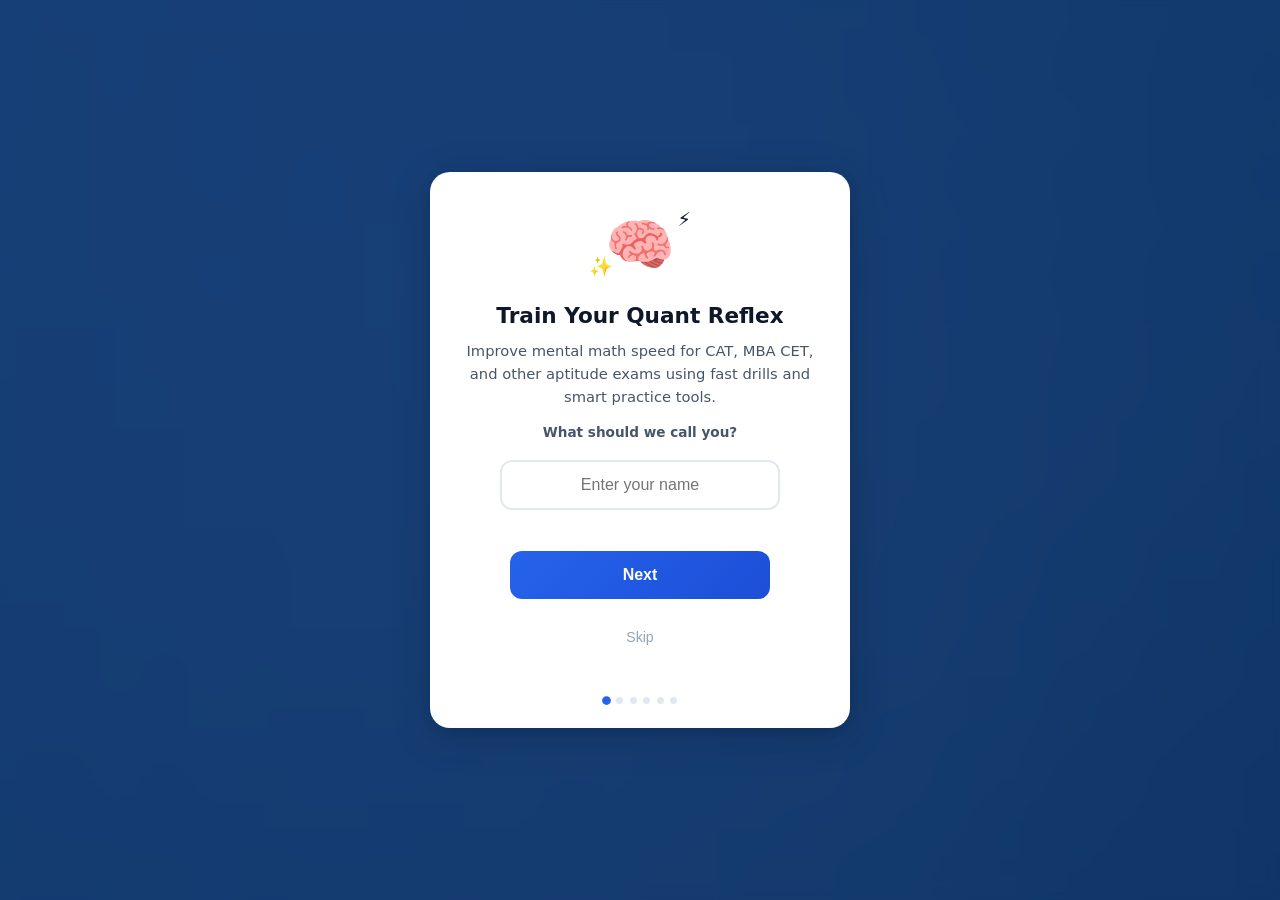
==== commit c4e48581: "Merge pull request #27 from rahul141005/copilot/add-splash-screen-animation Production-grade animate" ====
--- a/index.html
+++ b/index.html
@@ -12,20 +12,10 @@
 </head>
 <body>
 
-  <!-- ==================== LOADING INDICATOR ==================== -->
+  <!-- ==================== SPLASH SCREEN ==================== -->
   <div id="appLoader" class="app-loader">
-    <div class="app-loader-content">
-      <div class="app-loader-brain">🧠</div>
-      <div class="app-loader-symbols">
-        <span class="floating-symbol" style="--delay:0s;--x:-50px;--y:-70px;--dur:3.5s;">+</span>
-        <span class="floating-symbol" style="--delay:.5s;--x:60px;--y:-50px;--dur:4s;">−</span>
-        <span class="floating-symbol" style="--delay:1s;--x:-65px;--y:40px;--dur:3.8s;">×</span>
-        <span class="floating-symbol" style="--delay:1.5s;--x:55px;--y:60px;--dur:4.2s;">÷</span>
-        <span class="floating-symbol" style="--delay:2s;--x:5px;--y:-80px;--dur:3.6s;">%</span>
-        <span class="floating-symbol" style="--delay:2.5s;--x:-70px;--y:5px;--dur:4.5s;">=</span>
-      </div>
-      <div class="app-loader-spinner"></div>
-    </div>
+    <div class="splash-blob"></div>
+    <img class="splash-logo" src="appicons/splashQ.svg" alt="Q" />
   </div>
 
   <!-- ==================== LOGIN SCREEN ==================== -->
@@ -610,40 +600,43 @@
         <p class="info-modal-subtitle">Your quick guide to mastering Quant Reflex Trainer</p>
       </div>
 
-      <div class="info-section">
-        <h3 class="info-section-title">Getting Started</h3>
-        <div class="info-block">
-          <h4>🚀 Overview</h4>
-          <p>Quant Reflex Trainer is designed to build <strong>mental math speed</strong> and <strong>quantitative reflexes</strong> for competitive exams like CAT, CET, and banking tests.</p>
+      <div class="info-section guide-animate-section">
+        <h3 class="info-section-title">🚀 Getting Started</h3>
+        <div class="info-block">
+          <h4>Welcome to Quant Reflex Trainer</h4>
+          <p>Build <strong>mental math speed</strong> and <strong>quantitative reflexes</strong> for competitive exams like CAT, CET, and banking tests.</p>
           <p>Train daily to build lasting habits and measurable improvement.</p>
-        </div>
-      </div>
-
-      <div class="info-section">
-        <h3 class="info-section-title">App Tabs</h3>
-        <div class="info-block">
-          <h4>🏠 Home</h4>
-          <ul class="info-list">
-            <li><strong>Daily Warmup</strong> — Quick 5-question session to start your day</li>
-            <li><strong>Progress Snapshot</strong> — Today's attempts, accuracy, and streaks at a glance</li>
-            <li><strong>Daily Goal</strong> — Track your progress toward your daily question target</li>
-            <li><strong>Quick Study</strong> — Customizable shortcuts to your favorite learning sections</li>
-          </ul>
-        </div>
-
-        <div class="info-block">
-          <h4>🎯 Practice</h4>
-          <ul class="info-list">
-            <li><strong>Quick Drill</strong> — 5 questions, no timer — perfect for quick warmups</li>
-            <li><strong>Reflex Drill</strong> — 10 questions with 15s per question — trains speed</li>
-            <li><strong>Timed Test</strong> — 10 questions in 3 minutes — simulates exam pressure</li>
-            <li><strong>Focus Training</strong> — Practice a specific category to target weak areas</li>
-            <li><strong>Review Mistakes</strong> — Retry previously wrong answers until mastered</li>
-          </ul>
-        </div>
-
-        <div class="info-block">
-          <h4>📖 Learn</h4>
+          <p class="info-tip">💡 Start with the Daily Warmup on the Home tab to build your streak.</p>
+        </div>
+      </div>
+
+      <div class="info-section guide-animate-section">
+        <h3 class="info-section-title">🎯 Practice Modes</h3>
+        <div class="info-block">
+          <h4>⚡ Quick Drill</h4>
+          <p>5 questions, no timer — perfect for quick warmups.</p>
+        </div>
+        <div class="info-block">
+          <h4>🧠 Reflex Drill</h4>
+          <p>10 questions with 15s per question — trains speed under pressure.</p>
+        </div>
+        <div class="info-block">
+          <h4>⏱ Timed Test</h4>
+          <p>10 questions in 3 minutes — simulates real exam pressure.</p>
+        </div>
+        <div class="info-block">
+          <h4>🎯 Focus Training</h4>
+          <p>10 questions from a specific category to target weak areas.</p>
+        </div>
+        <div class="info-block">
+          <h4>🔄 Review Mistakes</h4>
+          <p>Retry previously wrong answers until mastered.</p>
+        </div>
+      </div>
+
+      <div class="info-section guide-animate-section">
+        <h3 class="info-section-title">📖 Learn Tab</h3>
+        <div class="info-block">
           <ul class="info-list">
             <li><strong>Fraction → Percentage</strong> — Memorize common conversions</li>
             <li><strong>Multiplication Tables</strong> — Quick reference tables 1–30</li>
@@ -653,9 +646,11 @@
           </ul>
           <p class="info-tip">💡 Triple-tap any multiplication table to open a larger modal view.</p>
         </div>
-
-        <div class="info-block">
-          <h4>📊 Stats</h4>
+      </div>
+
+      <div class="info-section guide-animate-section">
+        <h3 class="info-section-title">📊 Analytics &amp; Stats</h3>
+        <div class="info-block">
           <ul class="info-list">
             <li><strong>Category Accuracy</strong> — Performance breakdown per topic</li>
             <li><strong>Weakest Category</strong> — Identifies areas needing the most work</li>
@@ -663,10 +658,14 @@
             <li><strong>Streaks &amp; Trends</strong> — Monitor daily consistency and improvement</li>
           </ul>
         </div>
-
-        <div class="info-block">
-          <h4>⚙️ Settings</h4>
-          <p>Customize your experience with toggles for dark mode, themes, sound, vibration, notifications, difficulty level, and daily goal targets.</p>
+      </div>
+
+      <div class="info-section guide-animate-section">
+        <h3 class="info-section-title">⚙️ Personalization</h3>
+        <div class="info-block">
+          <h4>Make It Yours</h4>
+          <p>Customize your experience with dark mode, themes, sound, vibration, notifications, difficulty level, and daily goal targets.</p>
+          <p>Access personalization options from the <strong>Settings</strong> tab.</p>
         </div>
       </div>
     </div>
@@ -678,26 +677,49 @@
       <button class="info-modal-close" id="aboutClose" aria-label="Close">✕</button>
       <div class="info-hero">
         <h2 class="info-modal-title">💡 About</h2>
-      </div>
-
-      <div class="info-section">
+        <p class="info-modal-subtitle">Quant Reflex Trainer</p>
+      </div>
+
+      <div class="info-section guide-animate-section">
+        <h3 class="info-section-title">App Overview</h3>
         <div class="info-block info-block-highlight">
-          <h4>Quant Reflex Trainer</h4>
+          <h4>What is Quant Reflex Trainer?</h4>
+          <p>A mobile-first Progressive Web App built to sharpen quantitative aptitude skills through daily practice and spaced repetition.</p>
+          <p>Designed for students and professionals preparing for competitive exams like CAT, CET, GMAT, and banking tests.</p>
+        </div>
+      </div>
+
+      <div class="info-section guide-animate-section">
+        <h3 class="info-section-title">Version Information</h3>
+        <div class="info-block">
+          <h4>Current Version</h4>
           <p class="info-version">Version 1.0.26</p>
-          <p>A mobile-first Progressive Web App built to sharpen quantitative aptitude skills through daily practice and spaced repetition.</p>
-        </div>
-      </div>
-
-      <div class="info-section">
-        <h3 class="info-section-title">Credits</h3>
-        <div class="info-block">
-          <h4>👨‍💻 Developer</h4>
-          <p><strong>KrisVeltrix (KVt)</strong></p>
+          <p>Stable release with all core features including drills, analytics, learn tab, themes, and push notifications.</p>
+        </div>
+      </div>
+
+      <div class="info-section guide-animate-section">
+        <h3 class="info-section-title">Developer Details</h3>
+        <div class="info-block">
+          <h4>👨‍💻 Built by KrisVeltrix (KVt)</h4>
           <p>Built with the vision of helping students and professionals improve mental math speed, accuracy, and exam readiness — one drill at a time.</p>
         </div>
       </div>
 
-      <div class="info-section">
+      <div class="info-section guide-animate-section">
+        <h3 class="info-section-title">Future Updates</h3>
+        <div class="info-block">
+          <h4>What's Coming Next</h4>
+          <ul class="info-list">
+            <li>Word Problems practice mode</li>
+            <li>Performance trend graphs</li>
+            <li>Social features and leaderboards</li>
+            <li>More question categories</li>
+          </ul>
+        </div>
+      </div>
+
+      <div class="info-section guide-animate-section">
         <div class="info-block info-quote">
           <p><em>"Speed in quantitative reasoning isn't talent — it's trained reflex. This app exists to make that training accessible, consistent, and effective."</em></p>
         </div>
--- a/css/style.css
+++ b/css/style.css
@@ -61,74 +61,118 @@
 * { scrollbar-width: none; }
 body.loaded { opacity: 1; }
 
-/* ---- App Loading Indicator — Brain Animation ---- */
+/* ---- Splash Screen ---- */
 .app-loader {
   position: fixed;
   top: 0; left: 0; right: 0; bottom: 0;
   display: flex;
   align-items: center;
   justify-content: center;
-  background: #f8fafc;
+  background: #ffffff;
   z-index: 9999;
-  transition: opacity .3s ease;
-}
-body.dark-mode .app-loader { background: #0f172a; }
-.app-loader-content {
-  text-align: center;
+  overflow: hidden;
+  touch-action: none;
+  -webkit-user-select: none;
+  user-select: none;
+  contain: layout style paint;
+}
+body.dark-mode .app-loader { background: #0d1117; }
+
+/* Q Logo — gentle idle pulse while waiting for app to initialize */
+.splash-logo {
   position: relative;
-  width: 160px;
-  height: 160px;
-  display: flex;
-  flex-direction: column;
-  align-items: center;
-  justify-content: center;
-}
-.app-loader-brain {
-  font-size: 3.5rem;
-  animation: brainPulse 2s ease-in-out infinite;
-  filter: drop-shadow(0 0 12px rgba(37,99,235,.35));
   z-index: 2;
-}
-@keyframes brainPulse {
-  0%, 100% { transform: scale(1); filter: drop-shadow(0 0 8px rgba(37,99,235,.25)); }
-  50% { transform: scale(1.08); filter: drop-shadow(0 0 18px rgba(37,99,235,.5)); }
-}
-.app-loader-symbols {
+  width: 22vw;
+  min-width: 80px;
+  max-width: 180px;
+  height: auto;
+  will-change: transform, opacity;
+  animation: splashIdle 2.2s ease-in-out infinite;
+}
+@keyframes splashIdle {
+  0%, 100% { transform: scale(1); }
+  50%      { transform: scale(1.02); }
+}
+
+/* Blob behind Q — irregular border-radius creates an organic, non-circular shape.
+   Multi-layer gradient adds a highlight + shadow for liquid depth. */
+.splash-blob {
   position: absolute;
-  top: -20px; left: -20px; right: -20px; bottom: -20px;
+  z-index: 1;
+  width: 80px;
+  height: 80px;
+  border-radius: 42% 58% 55% 45% / 52% 44% 56% 48%;
+  background:
+    radial-gradient(circle at 35% 35%, rgba(47,139,253,.55), transparent 50%),
+    radial-gradient(circle at 65% 60%, rgba(0,63,127,.35), transparent 55%),
+    radial-gradient(ellipse at 50% 50%, #2f8bfd, #005fbd 55%, #004494 85%, #003060);
+  opacity: 0;
+  will-change: transform, opacity;
   pointer-events: none;
 }
-.floating-symbol {
-  position: absolute;
-  top: 50%; left: 50%;
-  font-size: 1.2rem;
-  font-weight: 700;
-  color: #2563eb;
+
+/* Stage 2 — Q Bounce (replaces idle animation) */
+.splash-bounce .splash-logo {
+  animation: splashBounce .48s cubic-bezier(.22,.68,.36,1.16) forwards;
+}
+@keyframes splashBounce {
+  0%   { transform: translateY(0); }
+  32%  { transform: translateY(-11px); }
+  58%  { transform: translateY(2px); }
+  78%  { transform: translateY(-1px); }
+  100% { transform: translateY(0); }
+}
+
+/* Stage 3 — Blob Emerge */
+.splash-blob-emerge .splash-blob {
+  animation: blobEmerge .42s cubic-bezier(.25,.46,.45,.94) forwards;
+}
+@keyframes blobEmerge {
+  0%   { opacity: 0; transform: scale(0.15); border-radius: 42% 58% 55% 45% / 52% 44% 56% 48%; }
+  40%  { opacity: .75; }
+  100% { opacity: 1; transform: scale(1); border-radius: 38% 62% 50% 50% / 55% 40% 60% 45%; }
+}
+
+/* Stage 4 — Amoeba Expansion
+   opacity: 1 prevents flash when this overrides blob-emerge (same specificity,
+   later source order wins). Seven keyframe stops for organic border-radius wobble. */
+.splash-expand .splash-blob {
+  opacity: 1;
+  animation: blobExpand .58s cubic-bezier(.32,0,.15,1) forwards;
+}
+@keyframes blobExpand {
+  0%   { transform: scale(1);  border-radius: 38% 62% 50% 50% / 55% 40% 60% 45%; }
+  12%  { transform: scale(3.5); border-radius: 44% 56% 58% 42% / 46% 54% 50% 50%; }
+  28%  { transform: scale(10);  border-radius: 50% 50% 42% 58% / 53% 47% 55% 45%; }
+  45%  { transform: scale(19);  border-radius: 46% 54% 55% 45% / 48% 52% 48% 52%; }
+  65%  { transform: scale(30);  border-radius: 52% 48% 50% 50% / 50% 50% 52% 48%; }
+  82%  { transform: scale(40);  border-radius: 49% 51% 50% 50% / 50% 50% 50% 50%; }
+  100% { transform: scale(50);  border-radius: 50%; }
+}
+
+/* Stage 5 — Full Screen Fill + Q emphasis */
+.splash-fill {
+  background: #005fbd;
+  transition: background .15s ease;
+}
+body.dark-mode .splash-fill {
+  background: #005fbd;
+}
+.splash-fill .splash-logo {
+  animation: splashEmphasis .28s cubic-bezier(.34,1.4,.64,1) forwards;
+}
+@keyframes splashEmphasis {
+  0%   { transform: scale(1); }
+  50%  { transform: scale(1.06); }
+  100% { transform: scale(1); }
+}
+
+/* Stage 6 — Fade Out (subtle scale-up dissolve, disable pointer events) */
+.splash-fadeout {
   opacity: 0;
-  animation: floatSymbol var(--dur, 4s) ease-in-out var(--delay, 0s) infinite;
-}
-body.dark-mode .floating-symbol { color: #60a5fa; }
-@keyframes floatSymbol {
-  0% { opacity: 0; transform: translate(-50%, -50%) translate(0, 0); }
-  20% { opacity: .7; }
-  80% { opacity: .7; }
-  100% { opacity: 0; transform: translate(-50%, -50%) translate(var(--x, 0), var(--y, 0)); }
-}
-.app-loader-spinner {
-  width: 24px; height: 24px;
-  border: 3px solid #e2e8f0;
-  border-top-color: #2563eb;
-  border-radius: 50%;
-  animation: loaderSpin .8s linear infinite;
-  margin: .75rem auto 0;
-  z-index: 2;
-}
-body.dark-mode .app-loader-spinner {
-  border-color: #334155;
-  border-top-color: #3b82f6;
-}
-@keyframes loaderSpin {
-  to { transform: rotate(360deg); }
+  transform: scale(1.015);
+  transition: opacity .28s ease, transform .28s ease;
+  pointer-events: none;
 }
 
 a { color: inherit; text-decoration: none; }
@@ -216,7 +260,7 @@
   border: 1px solid rgba(226,232,240,.6);
   display: block;
   cursor: pointer;
-  transition: transform .15s ease, box-shadow .15s ease;
+  transition: transform .18s cubic-bezier(.25,.46,.45,.94), box-shadow .18s ease;
 }
 .study-card:active { transform: scale(.97); box-shadow: 0 1px 4px rgba(0,0,0,.08); }
 .study-card h3 {
@@ -778,10 +822,10 @@
   box-shadow: 0 2px 8px rgba(0,0,0,.05), 0 4px 16px rgba(0,0,0,.05);
   border: 1px solid rgba(226,232,240,.6);
   cursor: pointer;
-  transition: transform .15s ease, box-shadow .15s ease;
+  transition: transform .18s cubic-bezier(.25,.46,.45,.94), box-shadow .18s ease;
   min-height: 48px;
 }
-.mode-card:active { transform: scale(.97); box-shadow: 0 1px 4px rgba(0,0,0,.08); }
+.mode-card:active { transform: scale(.97) translateY(1px); box-shadow: 0 1px 4px rgba(0,0,0,.08); }
 .mode-card h3 {
   font-size: 1.05rem;
   color: #0f172a;
@@ -809,7 +853,7 @@
   font-size: .85rem;
   font-weight: 600;
   cursor: pointer;
-  transition: border-color .2s, background .2s, transform .15s;
+  transition: border-color .2s, background .2s, transform .18s cubic-bezier(.25,.46,.45,.94);
 }
 .category-btn:active {
   background: #eff6ff;
@@ -1001,17 +1045,18 @@
 body.reduced-motion *,
 body.reduced-motion *::before,
 body.reduced-motion *::after {
-  animation-duration: 0.01s !important;
+  animation-duration: 0s !important;
   animation-delay: 0s !important;
   animation-iteration-count: 1 !important;
-  transition-duration: 0.01s !important;
+  transition-duration: 0s !important;
   transition-delay: 0s !important;
   scroll-behavior: auto !important;
 }
 body.reduced-motion .ripple-effect { display: none !important; }
-body.reduced-motion .floating-symbol { display: none !important; }
-body.reduced-motion .app-loader-spinner { animation: none !important; }
+body.reduced-motion .splash-logo { animation: none !important; }
+body.reduced-motion .splash-blob { animation: none !important; display: none !important; }
 body.reduced-motion .fade-in { animation: none !important; opacity: 1 !important; }
+body.reduced-motion .guide-animate-section { opacity: 1 !important; transform: none !important; }
 
 /* Toggle Switch */
 .toggle {
@@ -1168,7 +1213,7 @@
 
 /* Info modal sections */
 .info-section {
-  margin-bottom: 1.5rem;
+  margin-bottom: 1.75rem;
 }
 .info-section:last-child {
   margin-bottom: 0;
@@ -1293,6 +1338,29 @@
 body.dark-mode .info-version { color: #64748b; }
 body.dark-mode .info-quote { border-left-color: #60a5fa; }
 body.dark-mode .info-quote p { color: #94a3b8; }
+
+/* Guide section animations */
+.guide-animate-section {
+  opacity: 0;
+  transform: translateY(12px);
+  animation: guideCardFadeIn .4s ease forwards;
+}
+.guide-animate-section:nth-child(2) { animation-delay: .08s; }
+.guide-animate-section:nth-child(3) { animation-delay: .16s; }
+.guide-animate-section:nth-child(4) { animation-delay: .24s; }
+.guide-animate-section:nth-child(5) { animation-delay: .32s; }
+.guide-animate-section:nth-child(6) { animation-delay: .40s; }
+@keyframes guideCardFadeIn {
+  from { opacity: 0; transform: translateY(12px); }
+  to   { opacity: 1; transform: translateY(0); }
+}
+/* Info block tap feedback */
+.info-block {
+  transition: transform .15s ease, box-shadow .15s ease;
+}
+.info-block:active {
+  transform: scale(.98);
+}
 
 /* ---- Category Stats (Stats page) ---- */
 .category-stats-list { margin-top: .5rem; }
@@ -1832,6 +1900,7 @@
   overflow: hidden;
   text-overflow: ellipsis;
   max-width: 100%;
+  letter-spacing: -.02em;
 }
 .stat-grid-3 .stat-card .value {
   font-size: 1.25rem;
@@ -1871,11 +1940,11 @@
 }
 .analytics-section-title {
   font-size: .8rem;
-  font-weight: 600;
+  font-weight: 700;
   color: #64748b;
   text-transform: uppercase;
-  letter-spacing: .05em;
-  margin-bottom: .5rem;
+  letter-spacing: .06em;
+  margin-bottom: .6rem;
   padding-left: .25rem;
 }
 body.dark-mode .analytics-section-title {
@@ -1885,7 +1954,7 @@
   background: #ffffff;
   border-radius: 1rem;
   padding: .85rem;
-  box-shadow: 0 1px 4px rgba(0,0,0,.06), 0 2px 8px rgba(0,0,0,.04);
+  box-shadow: 0 2px 8px rgba(0,0,0,.05), 0 4px 16px rgba(0,0,0,.05);
   border: 1px solid rgba(226,232,240,.5);
 }
 body.dark-mode .analytics-card {
@@ -2813,12 +2882,7 @@
   color: #1a1a2e;
 }
 
-body.theme-playful .app-loader { background: #faf9f7; }
-body.theme-playful .floating-symbol { color: #4f8ff7; }
-body.theme-playful .app-loader-spinner {
-  border-color: #e8e6e1;
-  border-top-color: #4f8ff7;
-}
+body.theme-playful .app-loader { background: #ffffff; }
 
 body.theme-playful header h1 {
   background: linear-gradient(135deg, #4f8ff7, #2dd4bf);
@@ -2846,7 +2910,7 @@
 body.theme-playful .mode-card p { color: #5a6275; }
 
 body.theme-playful .bottom-nav {
-  background: rgba(255,255,255,.95);
+  background: #faf9f7;
   border-top-color: rgba(226,222,214,.6);
   box-shadow: 0 -2px 12px rgba(120,100,70,.06);
 }
@@ -3247,11 +3311,6 @@
 }
 
 body.theme-playful.dark-mode .app-loader { background: #0d1117; }
-body.theme-playful.dark-mode .floating-symbol { color: #58a6ff; }
-body.theme-playful.dark-mode .app-loader-spinner {
-  border-color: #1c2333;
-  border-top-color: #58a6ff;
-}
 
 body.theme-playful.dark-mode header h1 {
   background: linear-gradient(135deg, #58a6ff, #3ddbd9);
@@ -3282,7 +3341,7 @@
 body.theme-playful.dark-mode .settings-label p { color: #8b949e; }
 
 body.theme-playful.dark-mode .bottom-nav {
-  background: rgba(13,17,23,.95);
+  background: #0d1117;
   border-top-color: rgba(255,255,255,.06);
   box-shadow: 0 -2px 12px rgba(0,0,0,.3);
 }
@@ -3804,14 +3863,19 @@
   font-size: 1.25rem;
   line-height: 1;
   display: block;
-  transition: transform .2s cubic-bezier(.25,.46,.45,.94);
+  transition: transform .2s cubic-bezier(.25,.46,.45,.94), opacity .2s;
+  opacity: .55;
 }
 .bottom-nav a.active .nav-icon .nav-emoji {
   transform: scale(1.15);
+  opacity: 1;
 }
 .nav-icon .nav-emoji.tab-pop {
   animation: tab-icon-pop .25s cubic-bezier(.25,.46,.45,.94) both;
 }
+/* Dark mode emoji nav */
+body.dark-mode .bottom-nav a .nav-icon .nav-emoji { opacity: .5; }
+body.dark-mode .bottom-nav a.active .nav-icon .nav-emoji { opacity: 1; }
 
 /* ---- Skip button in drills ---- */
 .skip-btn {
@@ -3848,3 +3912,44 @@
 body.theme-playful.dark-mode .skip-btn:active {
   background: rgba(255,255,255,.04);
 }
+
+/* ======== UI/UX Polish & Micro-interactions ======== */
+
+/* Task 8: Practice container centering & spacing */
+.practice-container {
+  margin-left: auto;
+  margin-right: auto;
+}
+
+/* Task 13: Subtle card tap feedback on analytics cards */
+.analytics-card {
+  transition: transform .15s ease, box-shadow .15s ease;
+}
+.analytics-card:active {
+  transform: scale(.985);
+}
+
+/* Task 12: Improved scroll behavior */
+.spa-view {
+  scroll-behavior: smooth;
+  -webkit-overflow-scrolling: touch;
+}
+
+/* Task 13: Settings section card tap feedback */
+.settings-section-card {
+  transition: transform .15s ease;
+}
+
+/* Task 14: Reduced motion for view transitions */
+body.reduced-motion .spa-view-active {
+  animation: none !important;
+}
+@media (prefers-reduced-motion: reduce) {
+  .spa-view-active {
+    animation: none !important;
+  }
+  .guide-animate-section {
+    opacity: 1 !important;
+    transform: none !important;
+  }
+}
